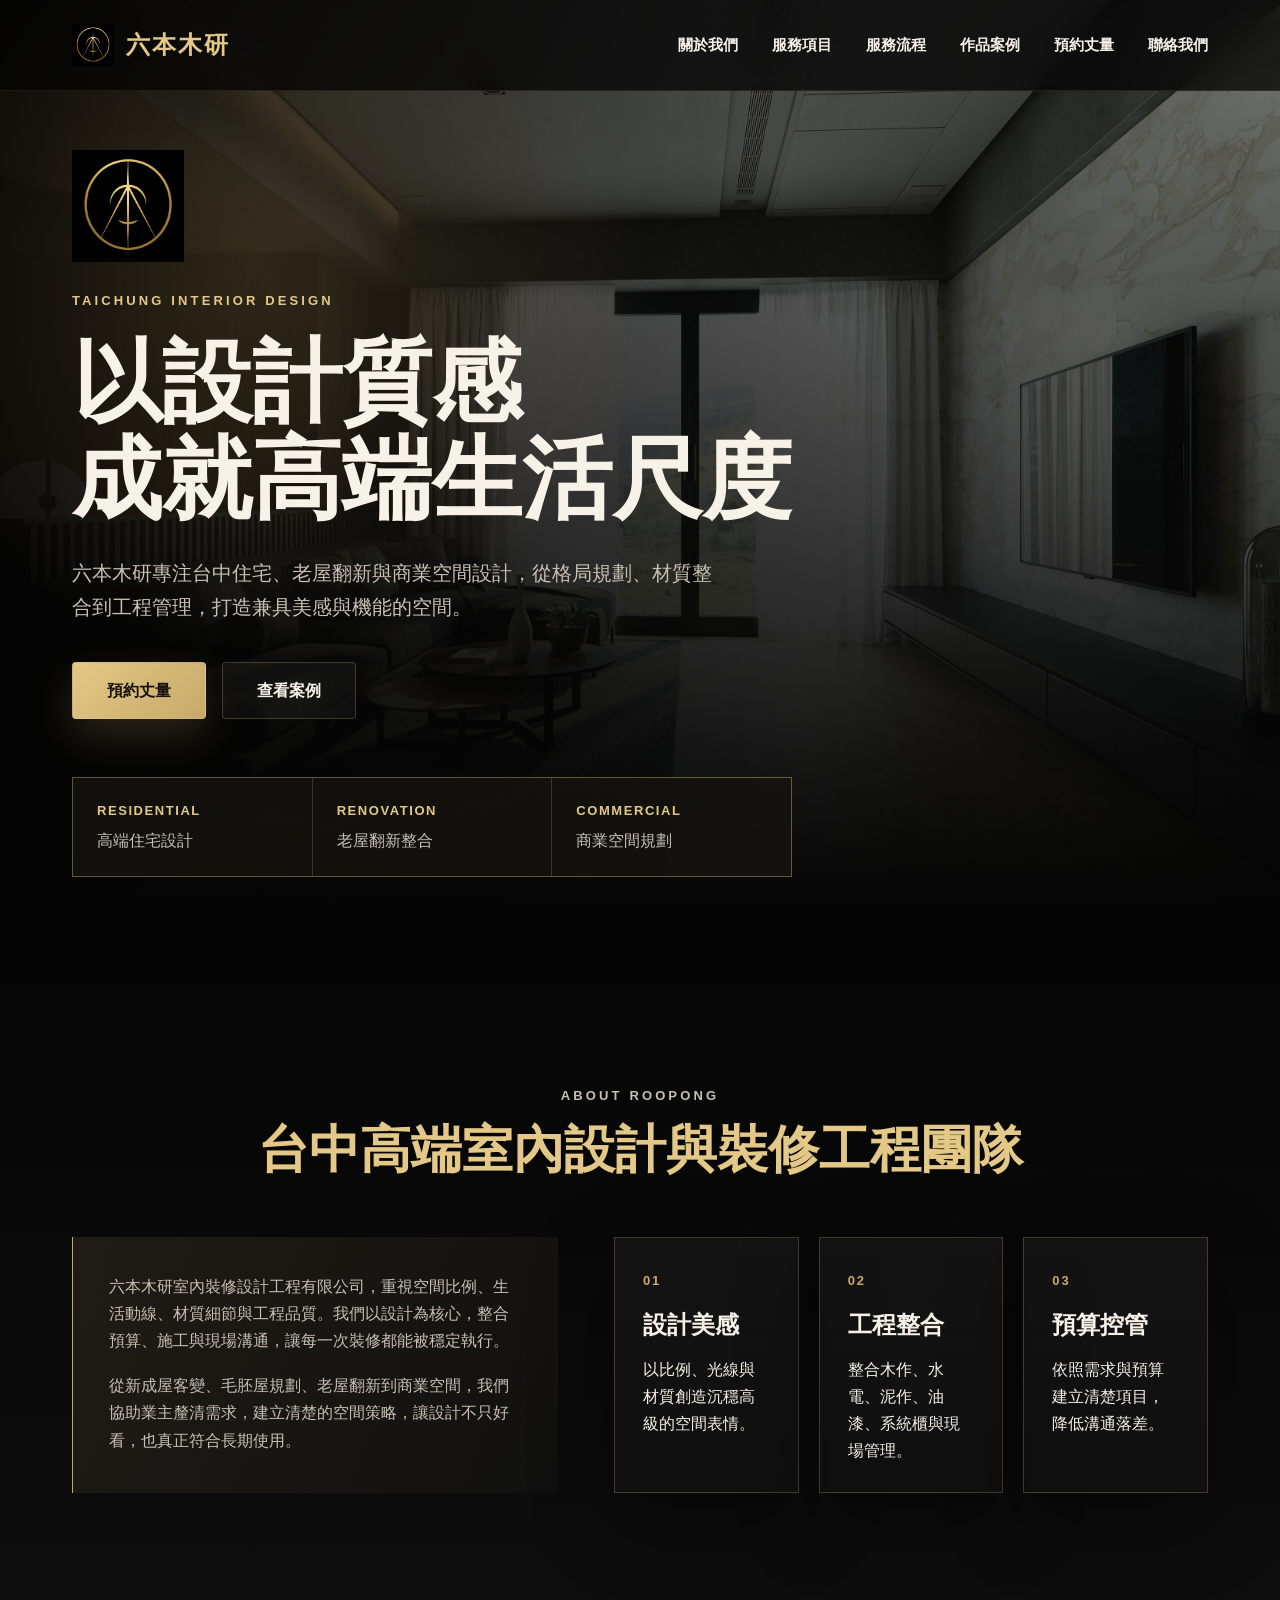
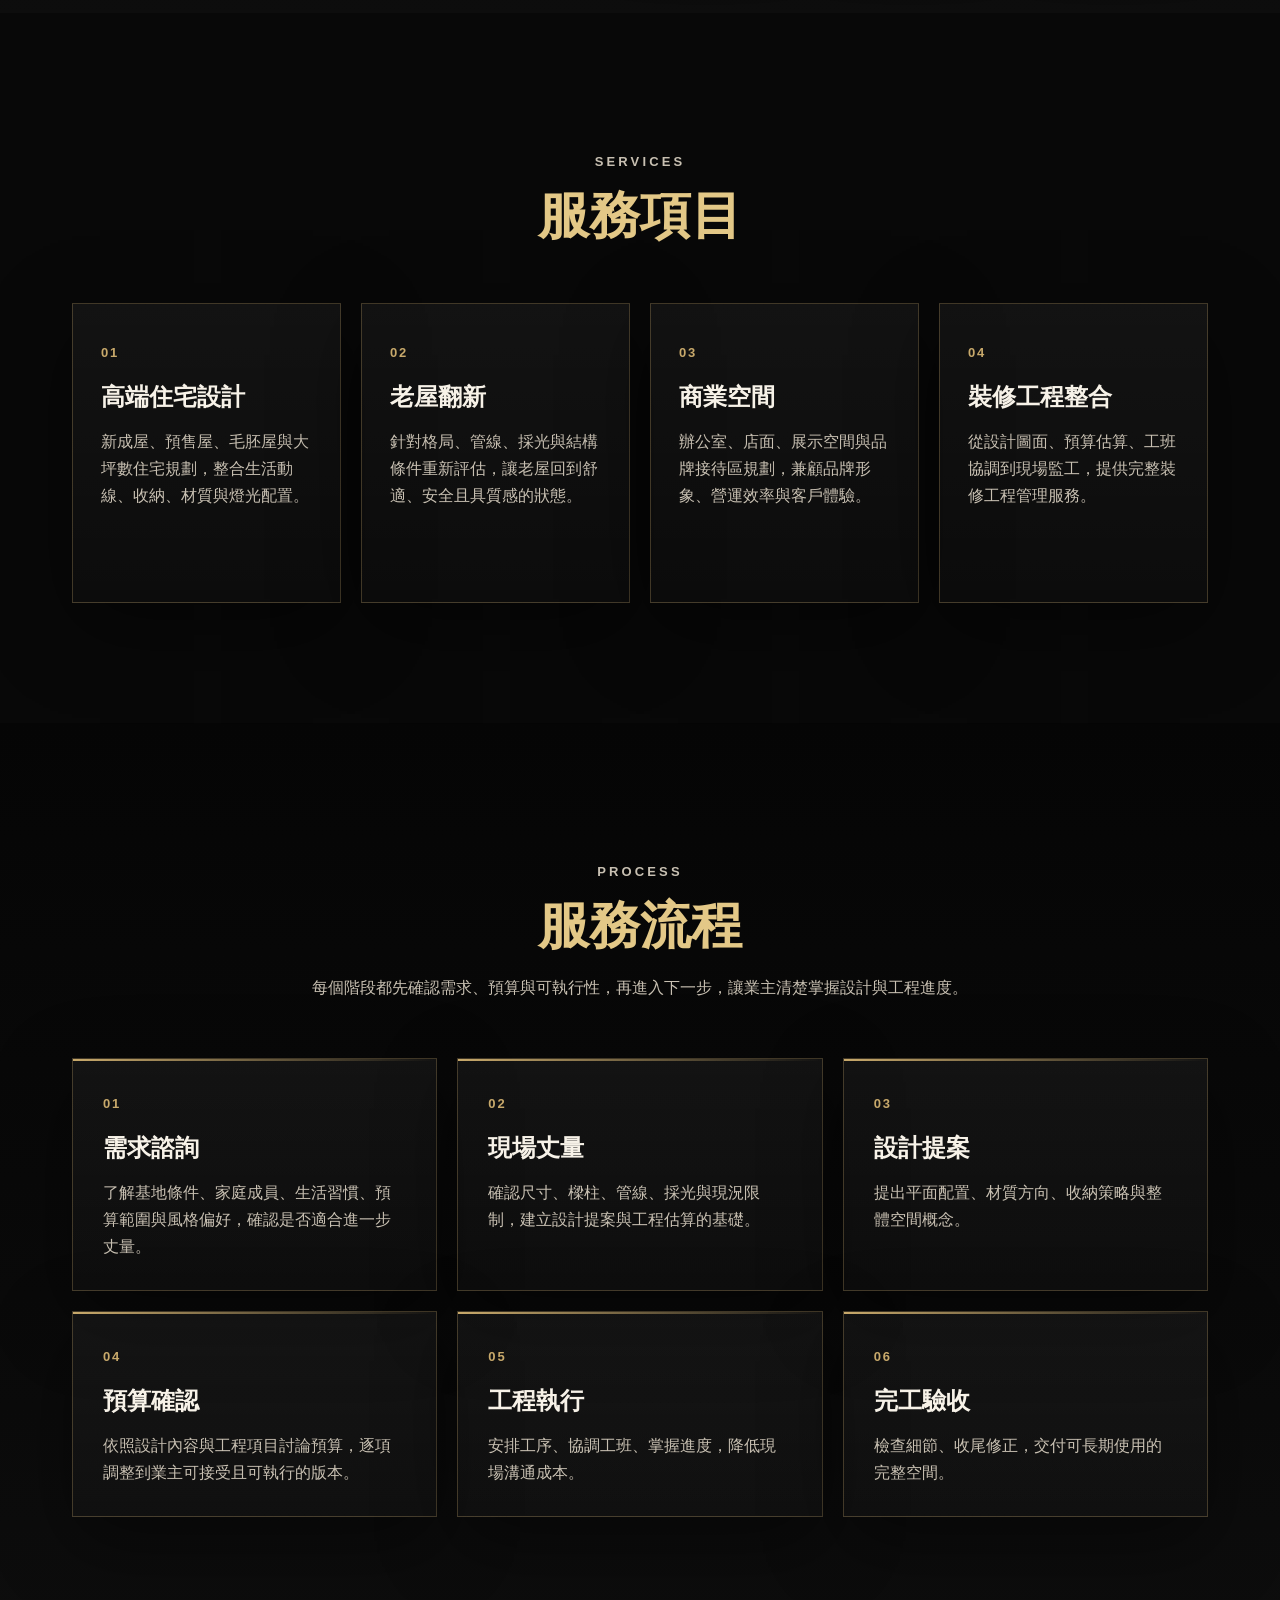
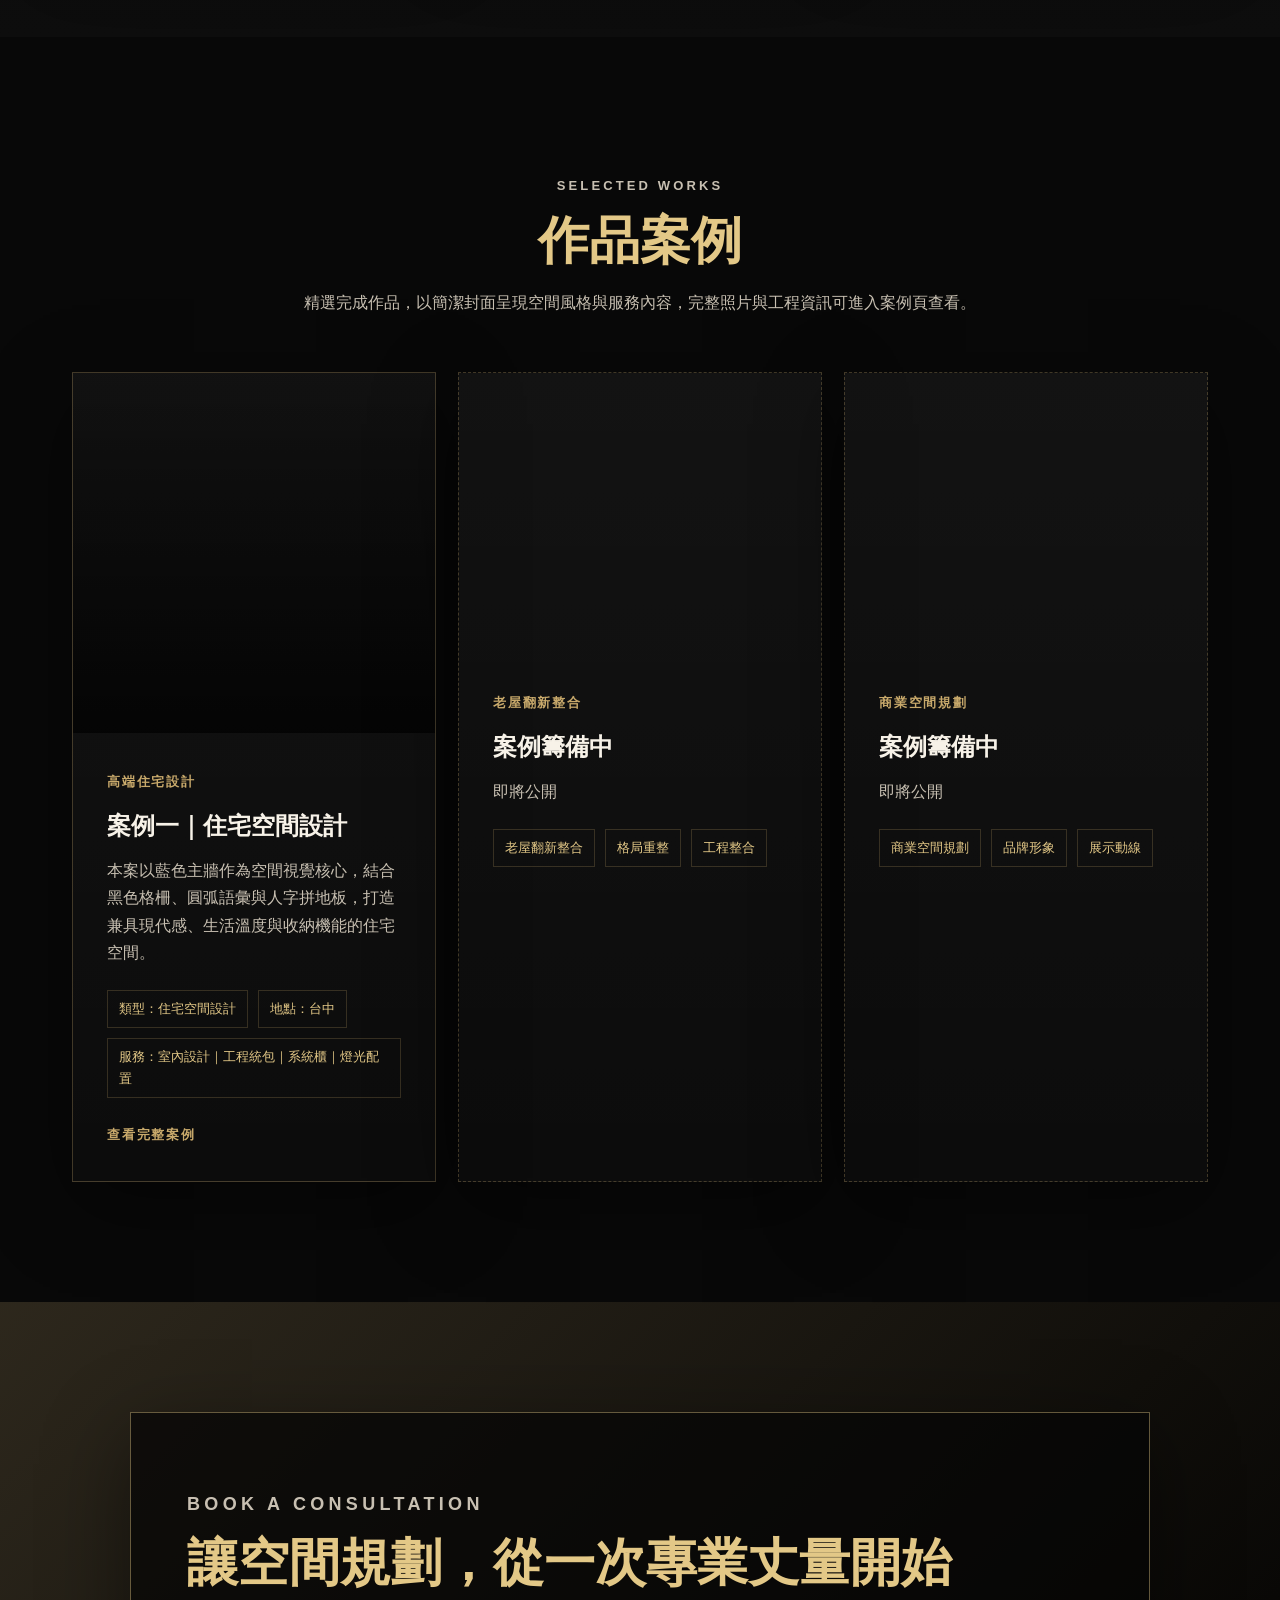
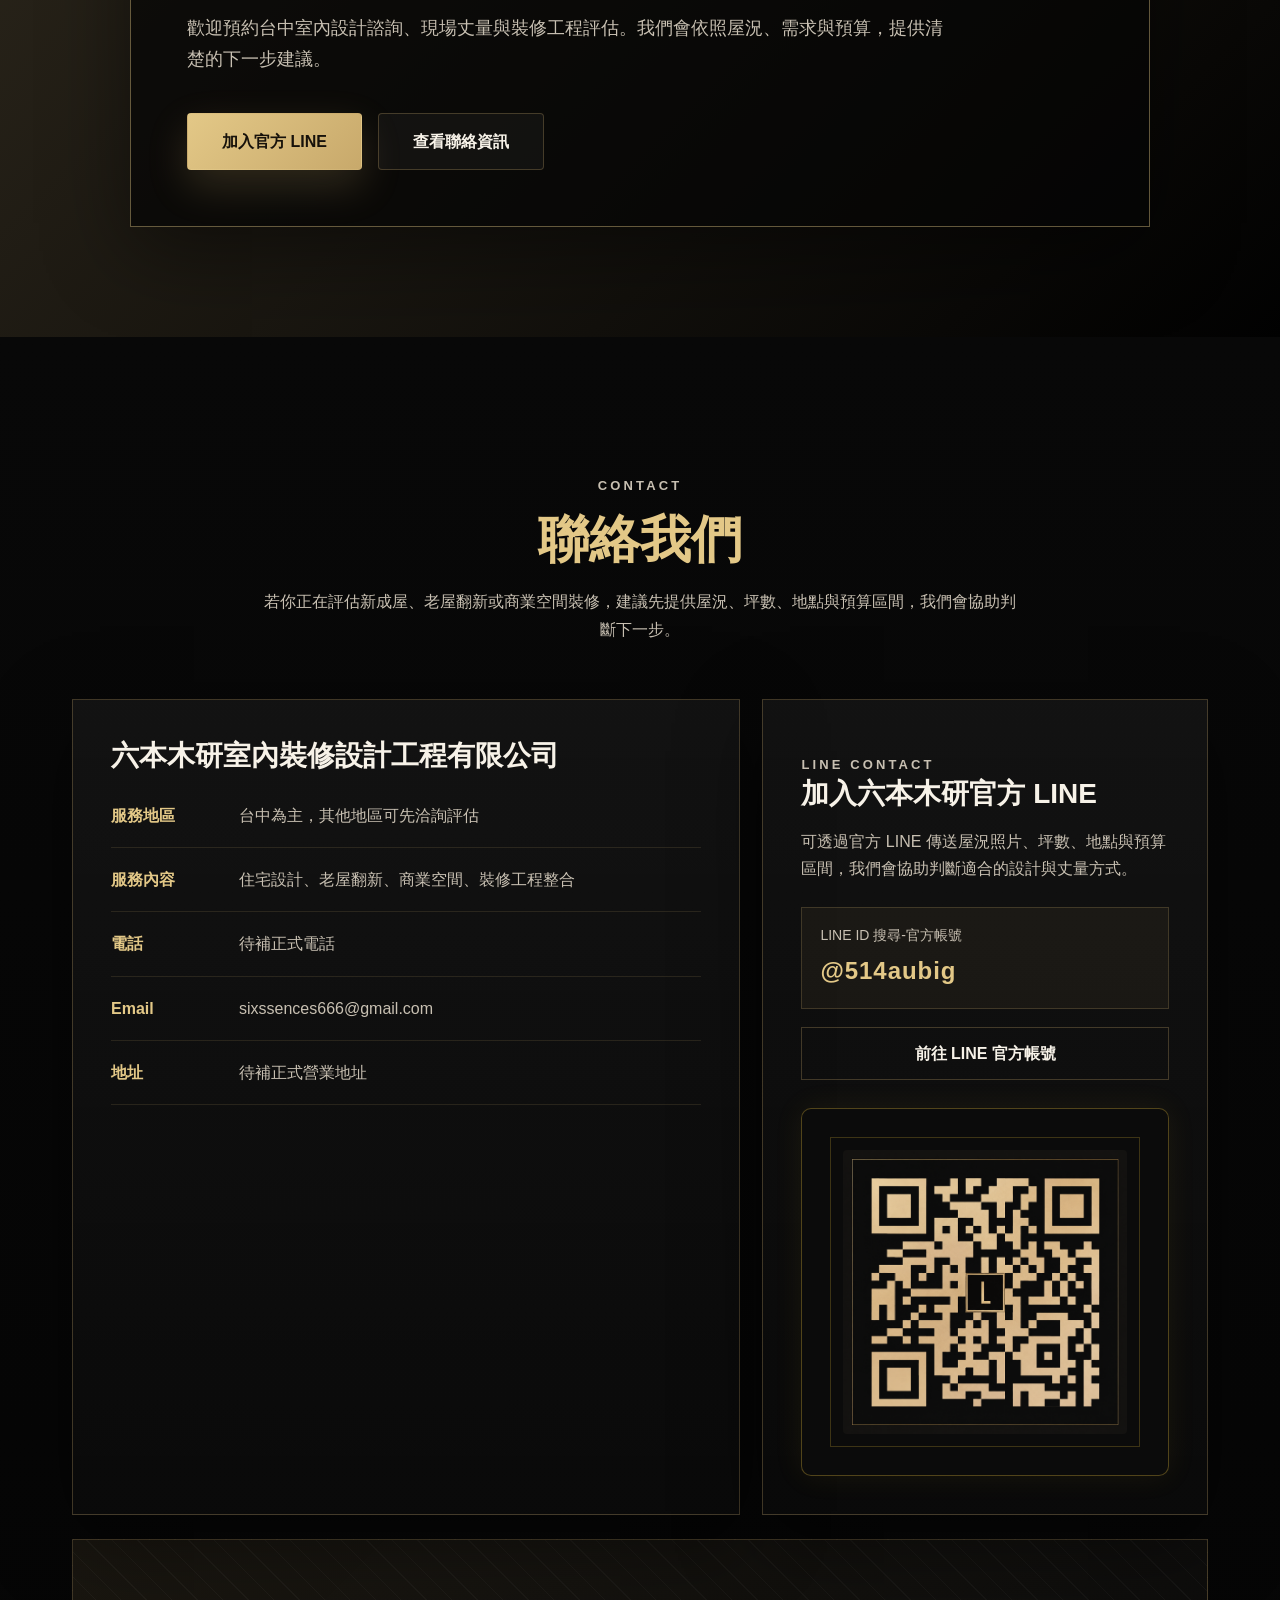
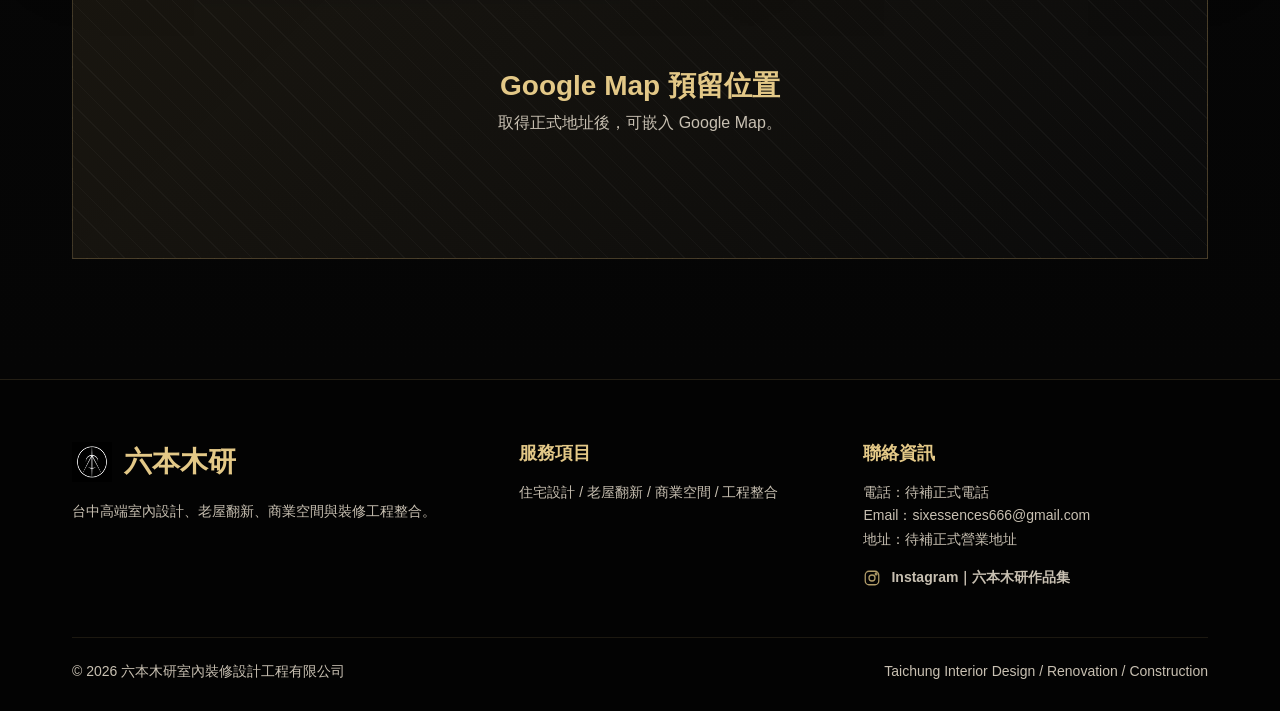
==== index.html @ abf6be71 "Initial website release" ====
<!DOCTYPE html>
<html lang="zh-Hant">

<head>
    <meta charset="UTF-8">
    <meta name="viewport" content="width=device-width, initial-scale=1.0">
    <meta name="description" content="六本木研室內裝修設計工程有限公司，台中高端室內設計品牌，提供住宅設計、老屋翻新、商業空間與裝修工程整合服務。">

    <title>六本木研｜台中高端室內設計與裝修工程</title>

    <link rel="icon" type="image/png" sizes="32x32" href="assets/favicon/favicon-32x32.png">
    <link rel="icon" type="image/png" sizes="192x192" href="assets/favicon/favicon-192x192.png">
    <link rel="apple-touch-icon" href="assets/favicon/apple-touch-icon.png">
    <link rel="stylesheet" href="css/style.css">
</head>

<body>

    <header class="site-header">
        <a href="#top" class="logo" aria-label="六本木研首頁">
            <img src="assets/logo/logo-gold.png" alt="六本木研 Logo" class="logo-img">
            <span>六本木研</span>
        </a>

        <button class="nav-toggle" type="button" aria-label="開啟選單" aria-expanded="false">
            <span></span>
            <span></span>
            <span></span>
        </button>

        <nav class="site-nav" aria-label="主選單">
            <a href="#about">關於我們</a>
            <a href="#services">服務項目</a>
            <a href="#process">服務流程</a>
            <a href="#projects">作品案例</a>
            <a href="#consult">預約丈量</a>
            <a href="#contact">聯絡我們</a>
        </nav>
    </header>

    <main id="top">
        <section class="hero">
            <div class="hero-overlay"></div>

            <div class="hero-content">
                <img src="assets/logo/logo-gold.png" alt="六本木研 Logo" class="hero-logo">

                <p class="eyebrow">TAICHUNG INTERIOR DESIGN</p>

                <h1>
                    以設計質感<br>
                    成就高端生活尺度
                </h1>

                <p class="hero-text">
                    六本木研專注台中住宅、老屋翻新與商業空間設計，從格局規劃、材質整合到工程管理，打造兼具美感與機能的空間。
                </p>

                <div class="hero-actions">
                    <a href="#consult" class="btn btn-primary">預約丈量</a>
                    <a href="#projects" class="btn btn-outline">查看案例</a>
                </div>

                <div class="hero-highlights" aria-label="服務特色">
                    <div>
                        <strong>Residential</strong>
                        <span>高端住宅設計</span>
                    </div>
                    <div>
                        <strong>Renovation</strong>
                        <span>老屋翻新整合</span>
                    </div>
                    <div>
                        <strong>Commercial</strong>
                        <span>商業空間規劃</span>
                    </div>
                </div>
            </div>
        </section>

        <section id="about" class="section about">
            <div class="section-heading">
                <p class="eyebrow">ABOUT ROOPONG</p>
                <h2>台中高端室內設計與裝修工程團隊</h2>
            </div>

            <div class="about-layout">
                <div class="about-copy">
                    <p>
                        六本木研室內裝修設計工程有限公司，重視空間比例、生活動線、材質細節與工程品質。我們以設計為核心，整合預算、施工與現場溝通，讓每一次裝修都能被穩定執行。
                    </p>
                    <p>
                        從新成屋客變、毛胚屋規劃、老屋翻新到商業空間，我們協助業主釐清需求，建立清楚的空間策略，讓設計不只好看，也真正符合長期使用。
                    </p>
                </div>

                <div class="about-points">
                    <div>
                        <span>01</span>
                        <h3>設計美感</h3>
                        <p>以比例、光線與材質創造沉穩高級的空間表情。</p>
                    </div>
                    <div>
                        <span>02</span>
                        <h3>工程整合</h3>
                        <p>整合木作、水電、泥作、油漆、系統櫃與現場管理。</p>
                    </div>
                    <div>
                        <span>03</span>
                        <h3>預算控管</h3>
                        <p>依照需求與預算建立清楚項目，降低溝通落差。</p>
                    </div>
                </div>
            </div>
        </section>

        <section id="services" class="section services">
            <div class="section-heading">
                <p class="eyebrow">SERVICES</p>
                <h2>服務項目</h2>
            </div>

            <div class="service-grid">
                <article class="service-card">
                    <span>01</span>
                    <h3>高端住宅設計</h3>
                    <p>新成屋、預售屋、毛胚屋與大坪數住宅規劃，整合生活動線、收納、材質與燈光配置。</p>
                </article>

                <article class="service-card">
                    <span>02</span>
                    <h3>老屋翻新</h3>
                    <p>針對格局、管線、採光與結構條件重新評估，讓老屋回到舒適、安全且具質感的狀態。</p>
                </article>

                <article class="service-card">
                    <span>03</span>
                    <h3>商業空間</h3>
                    <p>辦公室、店面、展示空間與品牌接待區規劃，兼顧品牌形象、營運效率與客戶體驗。</p>
                </article>

                <article class="service-card">
                    <span>04</span>
                    <h3>裝修工程整合</h3>
                    <p>從設計圖面、預算估算、工班協調到現場監工，提供完整裝修工程管理服務。</p>
                </article>
            </div>
        </section>

        <section id="process" class="section process">
            <div class="section-heading">
                <p class="eyebrow">PROCESS</p>
                <h2>服務流程</h2>
                <p>
                    每個階段都先確認需求、預算與可執行性，再進入下一步，讓業主清楚掌握設計與工程進度。
                </p>
            </div>

            <div class="process-list">
                <article>
                    <span>01</span>
                    <h3>需求諮詢</h3>
                    <p>了解基地條件、家庭成員、生活習慣、預算範圍與風格偏好，確認是否適合進一步丈量。</p>
                </article>

                <article>
                    <span>02</span>
                    <h3>現場丈量</h3>
                    <p>確認尺寸、樑柱、管線、採光與現況限制，建立設計提案與工程估算的基礎。</p>
                </article>

                <article>
                    <span>03</span>
                    <h3>設計提案</h3>
                    <p>提出平面配置、材質方向、收納策略與整體空間概念。</p>
                </article>

                <article>
                    <span>04</span>
                    <h3>預算確認</h3>
                    <p>依照設計內容與工程項目討論預算，逐項調整到業主可接受且可執行的版本。</p>
                </article>

                <article>
                    <span>05</span>
                    <h3>工程執行</h3>
                    <p>安排工序、協調工班、掌握進度，降低現場溝通成本。</p>
                </article>

                <article>
                    <span>06</span>
                    <h3>完工驗收</h3>
                    <p>檢查細節、收尾修正，交付可長期使用的完整空間。</p>
                </article>
            </div>
        </section>

        <section id="projects" class="section projects">
            <div class="section-heading">
                <p class="eyebrow">SELECTED WORKS</p>
                <h2>作品案例</h2>
                <p>
                    精選完成作品，以簡潔封面呈現空間風格與服務內容，完整照片與工程資訊可進入案例頁查看。
                </p>
            </div>

            <div class="project-grid project-category-grid">
                <a href="case-01.html" class="project-card project-category-card" aria-label="查看案例一住宅空間設計">
                    <div class="project-image case-01-cover" role="img" aria-label="案例一住宅空間設計封面"></div>
                    <div class="project-content">
                        <span>高端住宅設計</span>
                        <h3>案例一｜住宅空間設計</h3>
                        <p>本案以藍色主牆作為空間視覺核心，結合黑色格柵、圓弧語彙與人字拼地板，打造兼具現代感、生活溫度與收納機能的住宅空間。</p>
                        <ul class="project-meta">
                            <li>類型：住宅空間設計</li>
                            <li>地點：台中</li>
                            <li>服務：室內設計｜工程統包｜系統櫃｜燈光配置</li>
                        </ul>
                        <span class="project-link">查看完整案例</span>
                    </div>
                </a>

                <article class="project-card project-category-card project-placeholder">
                    <div class="project-content">
                        <span>老屋翻新整合</span>
                        <h3>案例籌備中</h3>
                        <p>即將公開</p>
                        <ul class="project-meta">
                            <li>老屋翻新整合</li>
                            <li>格局重整</li>
                            <li>工程整合</li>
                        </ul>
                    </div>
                </article>

                <article class="project-card project-category-card project-placeholder">
                    <div class="project-content">
                        <span>商業空間規劃</span>
                        <h3>案例籌備中</h3>
                        <p>即將公開</p>
                        <ul class="project-meta">
                            <li>商業空間規劃</li>
                            <li>品牌形象</li>
                            <li>展示動線</li>
                        </ul>
                    </div>
                </article>
            </div>
        </section>

        <section id="consult" class="cta-section">
            <div class="cta-inner">
                <p class="eyebrow">BOOK A CONSULTATION</p>
                <h2>讓空間規劃，從一次專業丈量開始</h2>
                <p>
                    歡迎預約台中室內設計諮詢、現場丈量與裝修工程評估。我們會依照屋況、需求與預算，提供清楚的下一步建議。
                </p>

                <div class="cta-actions">
                    <a href="#line" class="btn btn-primary">加入官方 LINE</a>
                    <a href="#contact" class="btn btn-outline">查看聯絡資訊</a>
                </div>
            </div>
        </section>

        <section id="contact" class="section contact-section">
            <div class="section-heading">
                <p class="eyebrow">CONTACT</p>
                <h2>聯絡我們</h2>
                <p>
                    若你正在評估新成屋、老屋翻新或商業空間裝修，建議先提供屋況、坪數、地點與預算區間，我們會協助判斷下一步。
                </p>
            </div>

            <div class="contact-layout">
                <div class="contact-card">
                    <h3>六本木研室內裝修設計工程有限公司</h3>
                    <dl>
                        <div>
                            <dt>服務地區</dt>
                            <dd>台中為主，其他地區可先洽詢評估</dd>
                        </div>
                        <div>
                            <dt>服務內容</dt>
                            <dd>住宅設計、老屋翻新、商業空間、裝修工程整合</dd>
                        </div>
                        <div>
                            <dt>電話</dt>
                            <dd>待補正式電話</dd>
                        </div>
                        <div>
                            <dt>Email</dt>
                            <dd>sixssences666@gmail.com</dd>
                        </div>
                        <div>
                            <dt>地址</dt>
                            <dd>待補正式營業地址</dd>
                        </div>
                    </dl>
                </div>

                <div id="line" class="line-card">
                    <p class="eyebrow">LINE CONTACT</p>
                    <h3>加入六本木研官方 LINE</h3>
                    <p>
                        可透過官方 LINE 傳送屋況照片、坪數、地點與預算區間，我們會協助判斷適合的設計與丈量方式。
                    </p>

                    <div class="line-info">
                        <span>LINE ID 搜尋-官方帳號</span>
                        <strong>@514aubig</strong>
                    </div>

                    <a href="https://manager.line.biz/account/@514aubig" class="line-link" target="_blank" rel="noopener noreferrer">
                        前往 LINE 官方帳號
                    </a>

                    <div class="line-qr-wrap card-qr">
                        <div class="qr-inner">
                            <img src="assets/line/qrcode.png" alt="六本木研官方LINE QR Code" class="line-qr">
                        </div>
                    </div>
                </div>
            </div>

            <div class="map-placeholder" aria-label="Google Map 預留位置">
                <span>Google Map 預留位置</span>
                <p>取得正式地址後，可嵌入 Google Map。</p>
            </div>
        </section>
    </main>

    <footer class="site-footer">
        <div class="footer-grid">
            <div>
                <div class="footer-brand">
                    <img src="assets/logo/logo-white.png" alt="六本木研 Logo" class="footer-logo">
                    <h2>六本木研</h2>
                </div>
                <p>台中高端室內設計、老屋翻新、商業空間與裝修工程整合。</p>
            </div>

            <div>
                <h3>服務項目</h3>
                <p>住宅設計 / 老屋翻新 / 商業空間 / 工程整合</p>
            </div>

            <div>
                <h3>聯絡資訊</h3>
                <p>電話：待補正式電話</p>
                <p>Email：sixessences666@gmail.com</p>
                <p>地址：待補正式營業地址</p>
                <a href="https://www.instagram.com/roo.pong/" class="footer-social-link" target="_blank" rel="noopener noreferrer" aria-label="前往六本木研 Instagram 作品集">
                    <svg viewBox="0 0 24 24" aria-hidden="true">
                        <rect x="3" y="3" width="18" height="18" rx="5"></rect>
                        <circle cx="12" cy="12" r="4"></circle>
                        <circle cx="17.5" cy="6.5" r="1.2"></circle>
                    </svg>
                    <span>Instagram｜六本木研作品集</span>
                </a>
            </div>
        </div>

        <div class="footer-bottom">
            <p>© 2026 六本木研室內裝修設計工程有限公司</p>
            <p>Taichung Interior Design / Renovation / Construction</p>
        </div>
    </footer>

    <script src="js/main.js"></script>

</body>

</html>
---- css/style.css ----
:root {
    --black: #050505;
    --panel: #101010;
    --panel-soft: #171717;
    --gold: #c8a96b;
    --gold-light: #e3c887;
    --text: #f7f2e8;
    --muted: #c8c0b2;
    --line: rgba(200, 169, 107, 0.28);
    --shadow: 0 24px 80px rgba(0, 0, 0, 0.45);
}

* {
    margin: 0;
    padding: 0;
    box-sizing: border-box;
}

html {
    scroll-behavior: smooth;
}

html,
body {
    width: 100%;
    min-width: 0;
    overflow-x: hidden;
}

body {
    background: var(--black);
    color: var(--text);
    font-family: "PingFang TC", "Noto Sans TC", "Microsoft JhengHei", sans-serif;
    line-height: 1.7;
}

main,
section {
    width: 100%;
}

a {
    color: inherit;
}

/* ===== Header ===== */

.site-header {
    position: fixed;
    top: 0;
    left: 0;
    width: 100%;
    z-index: 1000;
    display: flex;
    align-items: center;
    justify-content: space-between;
    padding: 24px 72px;
    background: rgba(5, 5, 5, 0.76);
    border-bottom: 1px solid rgba(200, 169, 107, 0.12);
    backdrop-filter: blur(18px);
    transition: padding 0.25s ease, background 0.25s ease;
}

.site-header.is-scrolled {
    padding: 16px 72px;
    background: rgba(5, 5, 5, 0.92);
}

.logo {
    display: inline-flex;
    align-items: center;
    gap: 12px;
    color: var(--gold-light);
    font-size: 24px;
    font-weight: 700;
    letter-spacing: 0.08em;
    text-decoration: none;
}

.logo-img {
    display: block;
    width: 42px;
    height: 42px;
    object-fit: contain;
    flex: 0 0 auto;
}

.site-nav {
    display: flex;
    align-items: center;
    gap: 34px;
}

.site-nav a {
    position: relative;
    color: var(--text);
    font-size: 15px;
    font-weight: 600;
    text-decoration: none;
    transition: color 0.25s ease;
}

.site-nav a::after {
    position: absolute;
    right: 0;
    bottom: -8px;
    left: 0;
    height: 1px;
    background: var(--gold);
    content: "";
    transform: scaleX(0);
    transform-origin: center;
    transition: transform 0.25s ease;
}

.site-nav a:hover {
    color: var(--gold-light);
}

.site-nav a:hover::after {
    transform: scaleX(1);
}

.nav-toggle {
    display: none;
    width: 44px;
    height: 44px;
    border: 1px solid var(--line);
    background: rgba(255, 255, 255, 0.03);
    border-radius: 4px;
    cursor: pointer;
}

.nav-toggle span {
    display: block;
    width: 18px;
    height: 2px;
    margin: 4px auto;
    background: var(--gold-light);
}

/* ===== Hero ===== */

.hero {
    position: relative;
    min-height: 100vh;
    display: flex;
    align-items: center;
    padding: 150px 72px 70px;
    overflow: hidden;
    background:
        linear-gradient(90deg, rgba(0, 0, 0, 0.92) 0%, rgba(0, 0, 0, 0.62) 44%, rgba(0, 0, 0, 0.34) 100%),
        url("../images/hero-test.jpg");
    background-position: center;
    background-size: cover;
}

.hero-overlay {
    position: absolute;
    inset: 0;
    background:
        radial-gradient(circle at 20% 28%, rgba(200, 169, 107, 0.2), transparent 32%),
        linear-gradient(180deg, rgba(0, 0, 0, 0), #050505 96%);
    pointer-events: none;
}

.hero-content {
    position: relative;
    z-index: 1;
    max-width: 920px;
}

.hero-logo {
    display: block;
    width: 112px;
    height: auto;
    margin-bottom: 28px;
}

.eyebrow {
    color: var(--gold-light);
    font-size: 13px;
    font-weight: 700;
    letter-spacing: 0.24em;
    text-transform: uppercase;
}

.hero h1 {
    margin-top: 22px;
    font-size: clamp(48px, 7vw, 92px);
    line-height: 1.08;
    font-weight: 800;
}

.hero-text {
    max-width: 650px;
    margin-top: 28px;
    color: var(--muted);
    font-size: 20px;
}

.hero-actions,
.cta-actions {
    display: flex;
    flex-wrap: wrap;
    gap: 16px;
    margin-top: 38px;
}

.btn {
    display: inline-flex;
    align-items: center;
    justify-content: center;
    min-height: 52px;
    padding: 14px 34px;
    border: 1px solid transparent;
    border-radius: 4px;
    font-weight: 700;
    text-decoration: none;
    transition: border-color 0.25s ease, background 0.25s ease;
}

.btn-primary {
    background: linear-gradient(135deg, var(--gold-light), var(--gold));
    color: #16110a;
    box-shadow: 0 16px 40px rgba(200, 169, 107, 0.2);
}

.btn-outline {
    border-color: var(--line);
    background: rgba(255, 255, 255, 0.04);
    color: var(--text);
}

.btn-outline:hover {
    border-color: var(--gold-light);
}

.hero-highlights {
    display: grid;
    grid-template-columns: repeat(3, minmax(0, 1fr));
    gap: 1px;
    max-width: 760px;
    margin-top: 58px;
    border: 1px solid var(--line);
    background: var(--line);
}

.hero-highlights div {
    padding: 22px 24px;
    background: rgba(6, 6, 6, 0.76);
}

.hero-highlights strong,
.hero-highlights span {
    display: block;
}

.hero-highlights strong {
    color: var(--gold-light);
    font-size: 13px;
    letter-spacing: 0.12em;
    text-transform: uppercase;
}

.hero-highlights span {
    margin-top: 5px;
    color: var(--muted);
}

/* ===== Sections ===== */

.section {
    padding: 120px 72px;
}

.section-heading {
    max-width: 860px;
    margin: 0 auto 56px;
    text-align: center;
}

.section-heading h2,
.cta-inner h2 {
    margin-top: 12px;
    color: var(--gold-light);
    font-size: clamp(32px, 4vw, 52px);
    line-height: 1.2;
}

.section-heading p {
    max-width: 760px;
    margin: 18px auto 0;
    color: var(--muted);
}

.about,
.process {
    background:
        linear-gradient(180deg, #050505 0%, #0d0d0d 100%);
}

.about-layout {
    display: grid;
    grid-template-columns: 0.9fr 1.1fr;
    gap: 56px;
    max-width: 1180px;
    margin: 0 auto;
}

.about-copy {
    padding: 36px;
    border-left: 1px solid var(--gold);
    background: linear-gradient(135deg, rgba(200, 169, 107, 0.12), rgba(255, 255, 255, 0.02));
}

.about-copy p + p {
    margin-top: 18px;
}

.about-copy p,
.service-card p,
.process-list p,
.project-card p,
.cta-inner p,
.contact-card dd,
.line-card p,
.map-placeholder p,
.site-footer p {
    color: var(--muted);
}

.about-points {
    display: grid;
    grid-template-columns: repeat(3, minmax(0, 1fr));
    gap: 20px;
}

.about-points div,
.service-card,
.process-list article,
.project-card,
.contact-card,
.line-card {
    border: 1px solid var(--line);
    background: linear-gradient(180deg, rgba(255, 255, 255, 0.045), rgba(255, 255, 255, 0.015));
    box-shadow: var(--shadow);
}

.about-points div {
    padding: 28px;
}

.about-points span,
.service-card span,
.process-list span,
.project-card span {
    color: var(--gold);
    font-size: 13px;
    font-weight: 800;
    letter-spacing: 0.14em;
}

.about-points h3,
.service-card h3,
.process-list h3,
.project-card h3 {
    margin: 12px 0 10px;
    color: var(--text);
    font-size: 24px;
}

/* ===== Services ===== */

.services,
.projects {
    background: #080808;
}

.service-grid {
    display: grid;
    grid-template-columns: repeat(4, minmax(0, 1fr));
    gap: 20px;
    max-width: 1240px;
    margin: 0 auto;
}

.service-card {
    min-height: 300px;
    padding: 34px 28px;
}

/* ===== Process ===== */

.process-list {
    display: grid;
    grid-template-columns: repeat(3, minmax(0, 1fr));
    gap: 20px;
    max-width: 1180px;
    margin: 0 auto;
}

.process-list article {
    position: relative;
    padding: 30px;
}

.process-list article::before {
    position: absolute;
    top: 0;
    right: 0;
    left: 0;
    height: 2px;
    background: linear-gradient(90deg, var(--gold), transparent);
    content: "";
}

/* ===== Projects ===== */

.project-grid {
    display: grid;
    grid-template-columns: 1.15fr 0.85fr;
    gap: 22px;
    max-width: 1180px;
    margin: 0 auto;
}

.project-grid-featured {
    grid-template-columns: minmax(0, 1fr);
    max-width: 980px;
}

.project-category-grid {
    grid-template-columns: repeat(3, minmax(0, 1fr));
}

.project-card {
    min-height: 300px;
    overflow: hidden;
    color: inherit;
    text-decoration: none;
}

.feature-project {
    grid-row: span 2;
}

.project-cover-card {
    display: grid;
    grid-template-columns: 1.1fr 0.9fr;
    transition: border-color 0.3s ease, transform 0.3s ease;
}

.project-cover-card:hover {
    border-color: rgba(227, 200, 135, 0.55);
    transform: translateY(-4px);
}

.project-category-card {
    display: flex;
    flex-direction: column;
    transition: border-color 0.3s ease, transform 0.3s ease;
}

.project-category-card:hover {
    border-color: rgba(227, 200, 135, 0.55);
    transform: translateY(-4px);
}

.project-placeholder {
    justify-content: center;
    border-style: dashed;
}

.project-image {
    min-height: 360px;
    background:
        linear-gradient(180deg, rgba(0, 0, 0, 0.08), rgba(0, 0, 0, 0.72)),
        url("../images/hero-test.jpg");
    background-position: center;
    background-size: cover;
}

.case-01-cover {
    background-image:
        linear-gradient(180deg, rgba(0, 0, 0, 0.08), rgba(0, 0, 0, 0.72)),
        url("../assets/completed-projects/案例01/IMG_3622%202.HEIC");
}

.project-content {
    padding: 34px;
}

.project-link {
    display: inline-flex;
    margin-top: 26px;
    color: var(--gold-light);
    font-weight: 800;
}

.project-meta {
    display: flex;
    flex-wrap: wrap;
    gap: 10px;
    margin-top: 24px;
    list-style: none;
}

.project-meta li {
    padding: 7px 11px;
    border: 1px solid rgba(200, 169, 107, 0.22);
    color: var(--gold-light);
    font-size: 13px;
}

.case-gallery {
    display: grid;
    grid-template-columns: repeat(6, minmax(0, 1fr));
    gap: 18px;
    max-width: 1180px;
    margin: 26px auto 0;
}

.case-gallery figure {
    min-height: 260px;
    overflow: hidden;
    border: 1px solid var(--line);
    background: var(--panel);
}

.case-gallery figure:first-child,
.case-gallery figure:nth-child(2) {
    grid-column: span 3;
}

.case-gallery figure:nth-child(n + 3) {
    grid-column: span 2;
}

.lightbox-trigger {
    display: block;
    width: 100%;
    height: 100%;
    min-height: inherit;
    padding: 0;
    border: 0;
    background: transparent;
    cursor: zoom-in;
}

.case-gallery img {
    display: block;
    width: 100%;
    height: 100%;
    min-height: inherit;
    object-fit: cover;
    transform: scale(1);
    transition: transform 0.35s ease, filter 0.35s ease;
}

.case-gallery figure:hover img {
    filter: brightness(1.08);
    transform: scale(1.045);
}

/* ===== Portfolio Detail ===== */

.portfolio-page {
    background: var(--black);
}

.portfolio-hero {
    display: grid;
    grid-template-columns: minmax(0, 1.05fr) minmax(360px, 0.95fr);
    min-height: 100vh;
    padding: 132px 72px 72px;
    gap: 48px;
    align-items: center;
    background:
        linear-gradient(180deg, rgba(5, 5, 5, 0.74), #050505 96%),
        #080808;
}

.portfolio-hero-image {
    overflow: hidden;
    border: 1px solid var(--line);
    min-height: 620px;
    background: var(--panel);
}

.portfolio-hero-image img {
    display: block;
    width: 100%;
    height: 100%;
    min-height: inherit;
    object-fit: cover;
}

.portfolio-hero-content {
    max-width: 640px;
}

.portfolio-hero-content h1,
.portfolio-detail h2 {
    margin-top: 14px;
    color: var(--gold-light);
    font-size: clamp(38px, 5vw, 68px);
    line-height: 1.12;
}

.portfolio-hero-content p,
.portfolio-copy p {
    margin-top: 24px;
    color: var(--muted);
    font-size: 18px;
}

.portfolio-two-column {
    display: grid;
    grid-template-columns: 0.85fr 1.15fr;
    gap: 56px;
    max-width: 1180px;
    margin: 0 auto;
}

.portfolio-copy {
    border-left: 1px solid var(--gold);
    padding-left: 36px;
}

.portfolio-copy p + p {
    margin-top: 18px;
}

.portfolio-gallery {
    margin-top: 70px;
}

.portfolio-scope {
    background: #080808;
}

.portfolio-contact .line-info {
    max-width: 340px;
}

.lightbox {
    position: fixed;
    inset: 0;
    z-index: 3000;
    display: none;
    align-items: center;
    justify-content: center;
    padding: 76px 86px;
    background: rgba(0, 0, 0, 0.88);
}

.lightbox.is-open {
    display: flex;
}

.lightbox-image {
    display: block;
    max-width: 100%;
    max-height: 100%;
    object-fit: contain;
    box-shadow: var(--shadow);
}

.lightbox-close,
.lightbox-nav {
    position: absolute;
    border: 1px solid rgba(227, 200, 135, 0.38);
    background: rgba(5, 5, 5, 0.72);
    color: var(--gold-light);
    cursor: pointer;
}

.lightbox-close {
    top: 24px;
    right: 28px;
    width: 46px;
    height: 46px;
    font-size: 32px;
    line-height: 1;
}

.lightbox-nav {
    top: 50%;
    width: 52px;
    height: 64px;
    font-size: 46px;
    transform: translateY(-50%);
}

.lightbox-prev {
    left: 24px;
}

.lightbox-next {
    right: 24px;
}

/* ===== CTA ===== */

.cta-section {
    padding: 110px 72px;
    background:
        linear-gradient(135deg, rgba(200, 169, 107, 0.18), rgba(0, 0, 0, 0.9)),
        #0b0b0b;
}

.cta-inner {
    max-width: 1020px;
    margin: 0 auto;
    padding: 56px;
    border: 1px solid rgba(227, 200, 135, 0.42);
    background: rgba(5, 5, 5, 0.72);
    box-shadow: var(--shadow);
}

.cta-inner p {
    max-width: 760px;
    margin-top: 20px;
    font-size: 18px;
}

/* ===== Contact ===== */

.contact-section {
    background:
        linear-gradient(180deg, #080808 0%, #050505 100%);
}

.contact-layout {
    display: grid;
    grid-template-columns: 1.2fr 0.8fr;
    gap: 22px;
    max-width: 1180px;
    margin: 0 auto;
}

.contact-card,
.line-card {
    padding: 38px;
}

.contact-card h3,
.line-card h3 {
    color: var(--text);
    font-size: 28px;
    line-height: 1.3;
}

.contact-card dl {
    display: grid;
    gap: 18px;
    margin-top: 28px;
}

.contact-card dl div {
    display: grid;
    grid-template-columns: 110px 1fr;
    gap: 18px;
    padding-bottom: 18px;
    border-bottom: 1px solid rgba(200, 169, 107, 0.14);
}

.contact-card dt {
    color: var(--gold-light);
    font-weight: 700;
}

.line-card {
    display: flex;
    flex-direction: column;
}

.line-card p {
    margin-top: 16px;
}

.line-info {
    display: grid;
    gap: 4px;
    margin-top: 24px;
    padding: 16px 18px;
    border: 1px solid rgba(200, 169, 107, 0.22);
    background: rgba(200, 169, 107, 0.06);
}

.line-info span {
    color: var(--muted);
    font-size: 14px;
}

.line-info strong {
    color: var(--gold-light);
    font-size: 24px;
    letter-spacing: 0.04em;
}

.line-link {
    display: inline-flex;
    justify-content: center;
    margin-top: 18px;
    padding: 12px 18px;
    border: 1px solid var(--line);
    color: var(--text);
    font-weight: 700;
    text-decoration: none;
}

.line-link:hover {
    border-color: var(--gold-light);
}

.line-qr-wrap {
    margin-top: 28px;
}

.card-qr {
    background: #0b0b0b;
    border: 1px solid rgba(212, 175, 55, 0.35);
    border-radius: 10px;
    padding: 28px;
    box-shadow: 0 0 30px rgba(212, 175, 55, 0.08);
    max-width: 420px;
    margin: 28px auto 0;
    transition: transform 0.3s ease, box-shadow 0.3s ease;
}

.card-qr:hover {
    transform: translateY(-4px);
    box-shadow: 0 0 40px rgba(212, 175, 55, 0.12);
}

.qr-inner {
    padding: 12px;
    border: 1px solid rgba(212, 175, 55, 0.25);
}

.line-qr {
    display: block;
    width: 100%;
    height: auto;
    aspect-ratio: 1 / 1;
    object-fit: contain;
    border-radius: 4px;
}

.map-placeholder {
    display: flex;
    flex-direction: column;
    align-items: center;
    justify-content: center;
    min-height: 320px;
    max-width: 1180px;
    margin: 24px auto 0;
    border: 1px solid var(--line);
    background:
        linear-gradient(135deg, rgba(200, 169, 107, 0.1), rgba(255, 255, 255, 0.02)),
        repeating-linear-gradient(45deg, rgba(255, 255, 255, 0.03) 0 1px, transparent 1px 18px);
    text-align: center;
}

.map-placeholder span {
    color: var(--gold-light);
    font-size: 28px;
    font-weight: 800;
}

/* ===== Footer ===== */

.site-footer {
    padding: 58px 72px 28px;
    border-top: 1px solid rgba(200, 169, 107, 0.16);
    background: #030303;
    font-size: 14px;
}

.footer-grid {
    display: grid;
    grid-template-columns: 1.2fr 0.9fr 1fr;
    gap: 34px;
    max-width: 1180px;
    margin: 0 auto;
}

.footer-brand {
    display: flex;
    align-items: center;
    gap: 12px;
    margin-bottom: 14px;
}

.footer-logo {
    display: block;
    width: 40px;
    height: auto;
    object-fit: contain;
    flex: 0 0 auto;
}

.site-footer h2,
.site-footer h3 {
    color: var(--gold-light);
}

.site-footer h2 {
    font-size: 28px;
}

.site-footer h3 {
    margin-bottom: 12px;
    font-size: 18px;
}

.footer-social-link {
    display: inline-flex;
    align-items: center;
    gap: 10px;
    margin-top: 14px;
    color: var(--muted);
    font-weight: 700;
    text-decoration: none;
    transition: color 0.3s ease;
}

.footer-social-link svg {
    width: 18px;
    height: 18px;
    color: rgba(227, 200, 135, 0.78);
    fill: none;
    stroke: currentColor;
    stroke-width: 1.7;
    transition: color 0.3s ease;
}

.footer-social-link:hover {
    color: var(--gold-light);
}

.footer-social-link:hover svg {
    color: var(--gold-light);
}

.footer-bottom {
    display: flex;
    justify-content: space-between;
    gap: 20px;
    max-width: 1180px;
    margin: 42px auto 0;
    padding-top: 22px;
    border-top: 1px solid rgba(200, 169, 107, 0.12);
}

/* ===== Responsive ===== */

@media (min-width: 769px) {
    .site-header,
    .site-header.is-scrolled {
        align-items: center;
    }

    .nav-toggle {
        display: none;
    }

    .site-nav,
    .site-nav.is-open {
        position: static;
        display: flex;
        flex-direction: row;
        align-items: center;
        gap: 34px;
        padding: 0;
        border: 0;
        background: transparent;
    }
}

@media (max-width: 1024px) {
    .site-header,
    .site-header.is-scrolled {
        padding: 18px 28px;
    }

    .hero,
    .section,
    .cta-section {
        padding-right: 28px;
        padding-left: 28px;
    }

    .service-grid,
    .process-list,
    .about-layout,
    .project-grid,
    .contact-layout,
    .footer-grid {
        grid-template-columns: 1fr 1fr;
    }

    .about-points {
        grid-template-columns: 1fr;
    }

    .feature-project {
        grid-row: auto;
    }
}

@media (max-width: 768px) {
    .site-header,
    .site-header.is-scrolled {
        align-items: flex-start;
        padding: 16px 20px;
    }

    .nav-toggle {
        display: block;
    }

    .site-nav {
        position: absolute;
        top: 76px;
        right: 20px;
        left: 20px;
        display: none;
        flex-direction: column;
        align-items: stretch;
        gap: 0;
        padding: 12px;
        border: 1px solid var(--line);
        background: rgba(5, 5, 5, 0.96);
    }

    .site-nav.is-open {
        display: flex;
    }

    .site-nav a {
        padding: 13px 8px;
    }

    .site-nav a::after {
        display: none;
    }

    .hero {
        min-height: auto;
        padding-top: 132px;
        padding-bottom: 64px;
        background-position: center;
    }

    .logo {
        gap: 10px;
        font-size: 21px;
    }

    .logo-img {
        width: 36px;
        height: 36px;
    }

    .hero-logo {
        width: 92px;
        margin-bottom: 22px;
    }

    .hero-text {
        font-size: 17px;
    }

    .hero-actions,
    .cta-actions {
        flex-direction: column;
    }

    .btn {
        width: 100%;
    }

    .hero-highlights,
    .service-grid,
    .process-list,
    .about-layout,
    .project-grid,
    .case-gallery,
    .contact-layout,
    .footer-grid {
        grid-template-columns: 1fr;
    }

    .case-gallery {
        gap: 14px;
        margin-top: 18px;
    }

    .case-gallery figure,
    .case-gallery figure:first-child,
    .case-gallery figure:nth-child(2),
    .case-gallery figure:nth-child(n + 3) {
        grid-column: auto;
    }

    .section {
        padding-top: 82px;
        padding-bottom: 82px;
    }

    .section-heading {
        margin-bottom: 36px;
        text-align: left;
    }

    .section-heading p {
        margin-right: 0;
        margin-left: 0;
    }

    .about-copy,
    .cta-inner,
    .project-content,
    .contact-card,
    .line-card {
        padding: 28px;
    }

    .contact-card dl div {
        grid-template-columns: 1fr;
        gap: 4px;
    }

    .line-link {
        width: 100%;
    }

    .card-qr {
        padding: 20px;
        max-width: 100%;
    }

    .line-qr {
        width: 100%;
    }

    .map-placeholder {
        min-height: 240px;
    }

    .map-placeholder span {
        font-size: 23px;
    }

    .service-card {
        min-height: auto;
    }

    .project-image {
        min-height: 260px;
    }

    .project-cover-card,
    .project-category-grid,
    .portfolio-hero,
    .portfolio-two-column {
        grid-template-columns: 1fr;
    }

    .portfolio-hero {
        min-height: auto;
        padding: 112px 20px 64px;
        gap: 28px;
    }

    .portfolio-hero-image {
        min-height: 380px;
    }

    .portfolio-copy {
        padding-left: 0;
        border-left: 0;
    }

    .portfolio-gallery {
        margin-top: 40px;
    }

    .case-gallery figure {
        min-height: 230px;
    }

    .lightbox {
        padding: 64px 18px;
    }

    .lightbox-close {
        top: 14px;
        right: 14px;
        width: 42px;
        height: 42px;
    }

    .lightbox-nav {
        width: 42px;
        height: 54px;
        font-size: 38px;
    }

    .lightbox-prev {
        left: 8px;
    }

    .lightbox-next {
        right: 8px;
    }

    .site-footer {
        padding: 42px 20px 24px;
    }

    .footer-logo {
        width: 38px;
    }

    .footer-bottom {
        flex-direction: column;
        margin-top: 30px;
    }
}

@media (max-width: 420px) {
    .logo {
        font-size: 19px;
        gap: 8px;
    }

    .logo-img {
        width: 32px;
        height: 32px;
    }

    .hero h1 {
        font-size: 42px;
    }

    .eyebrow {
        font-size: 12px;
        letter-spacing: 0.16em;
    }
}
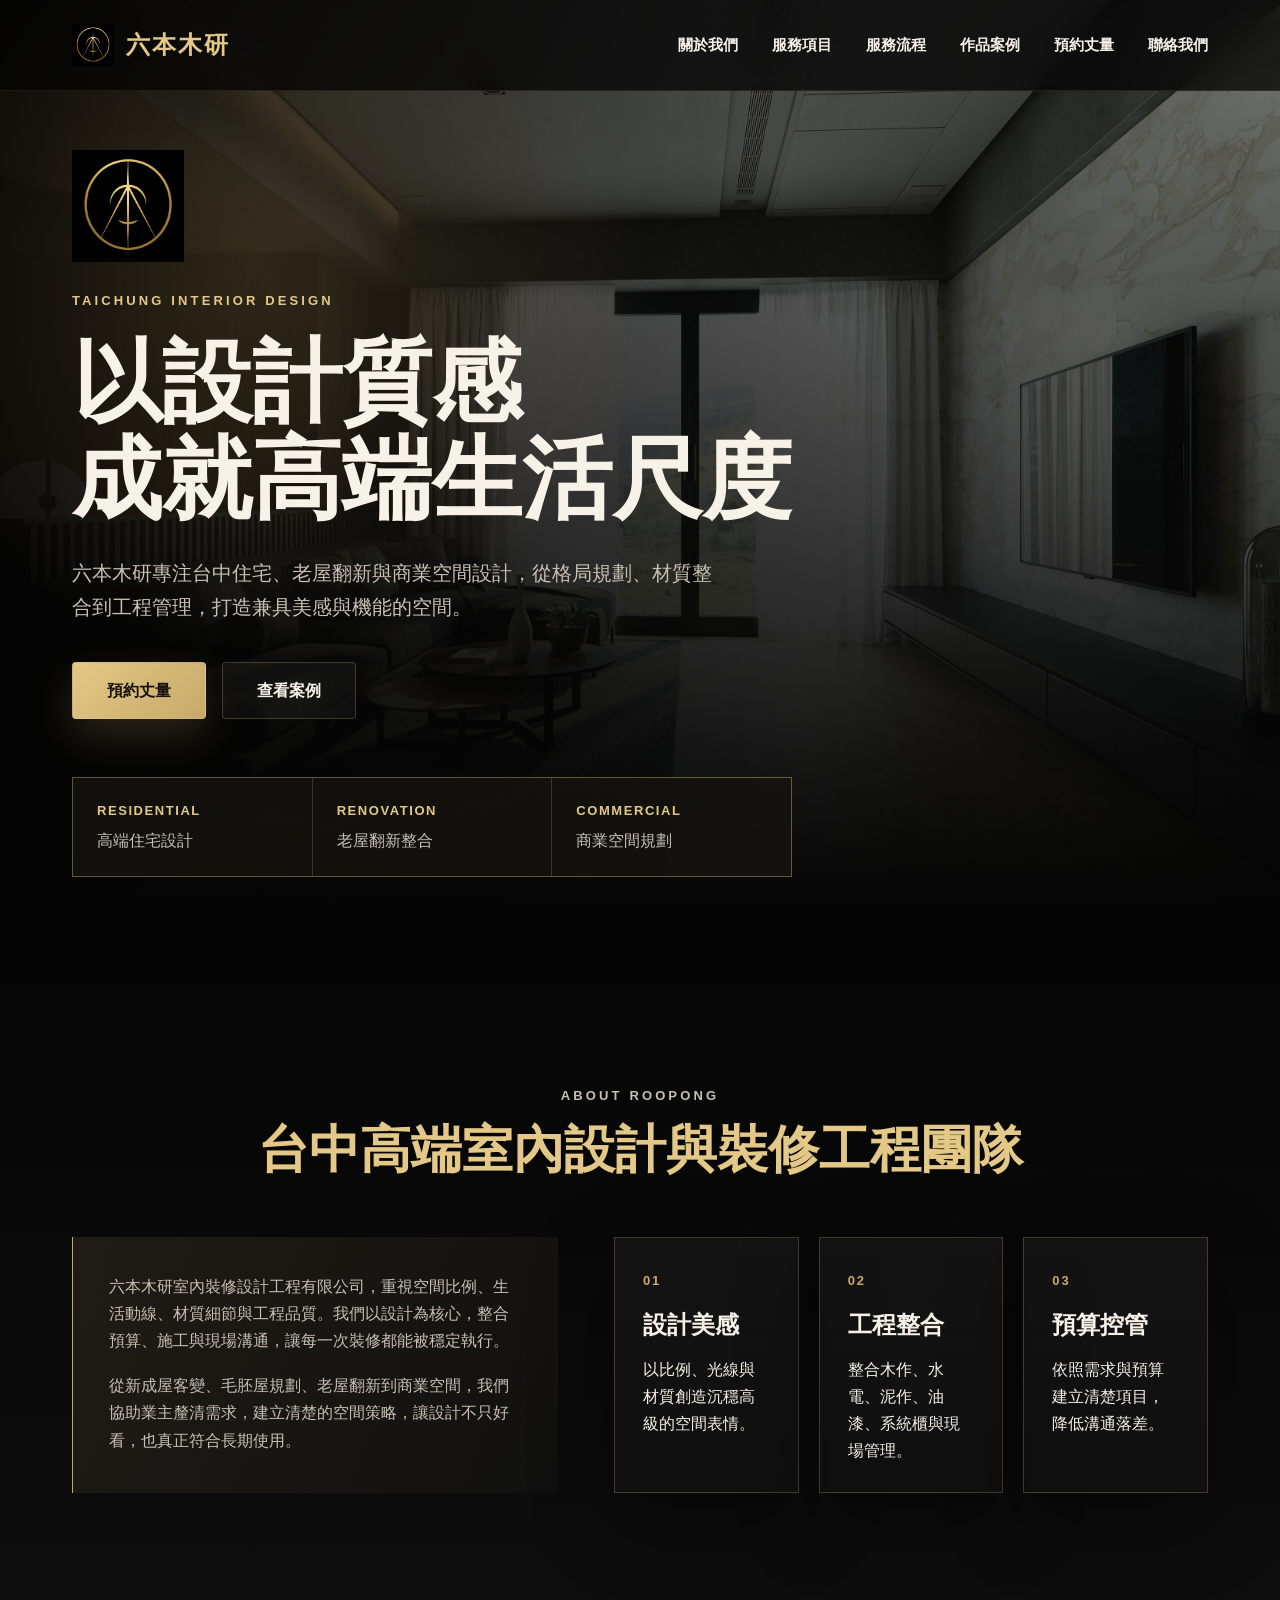
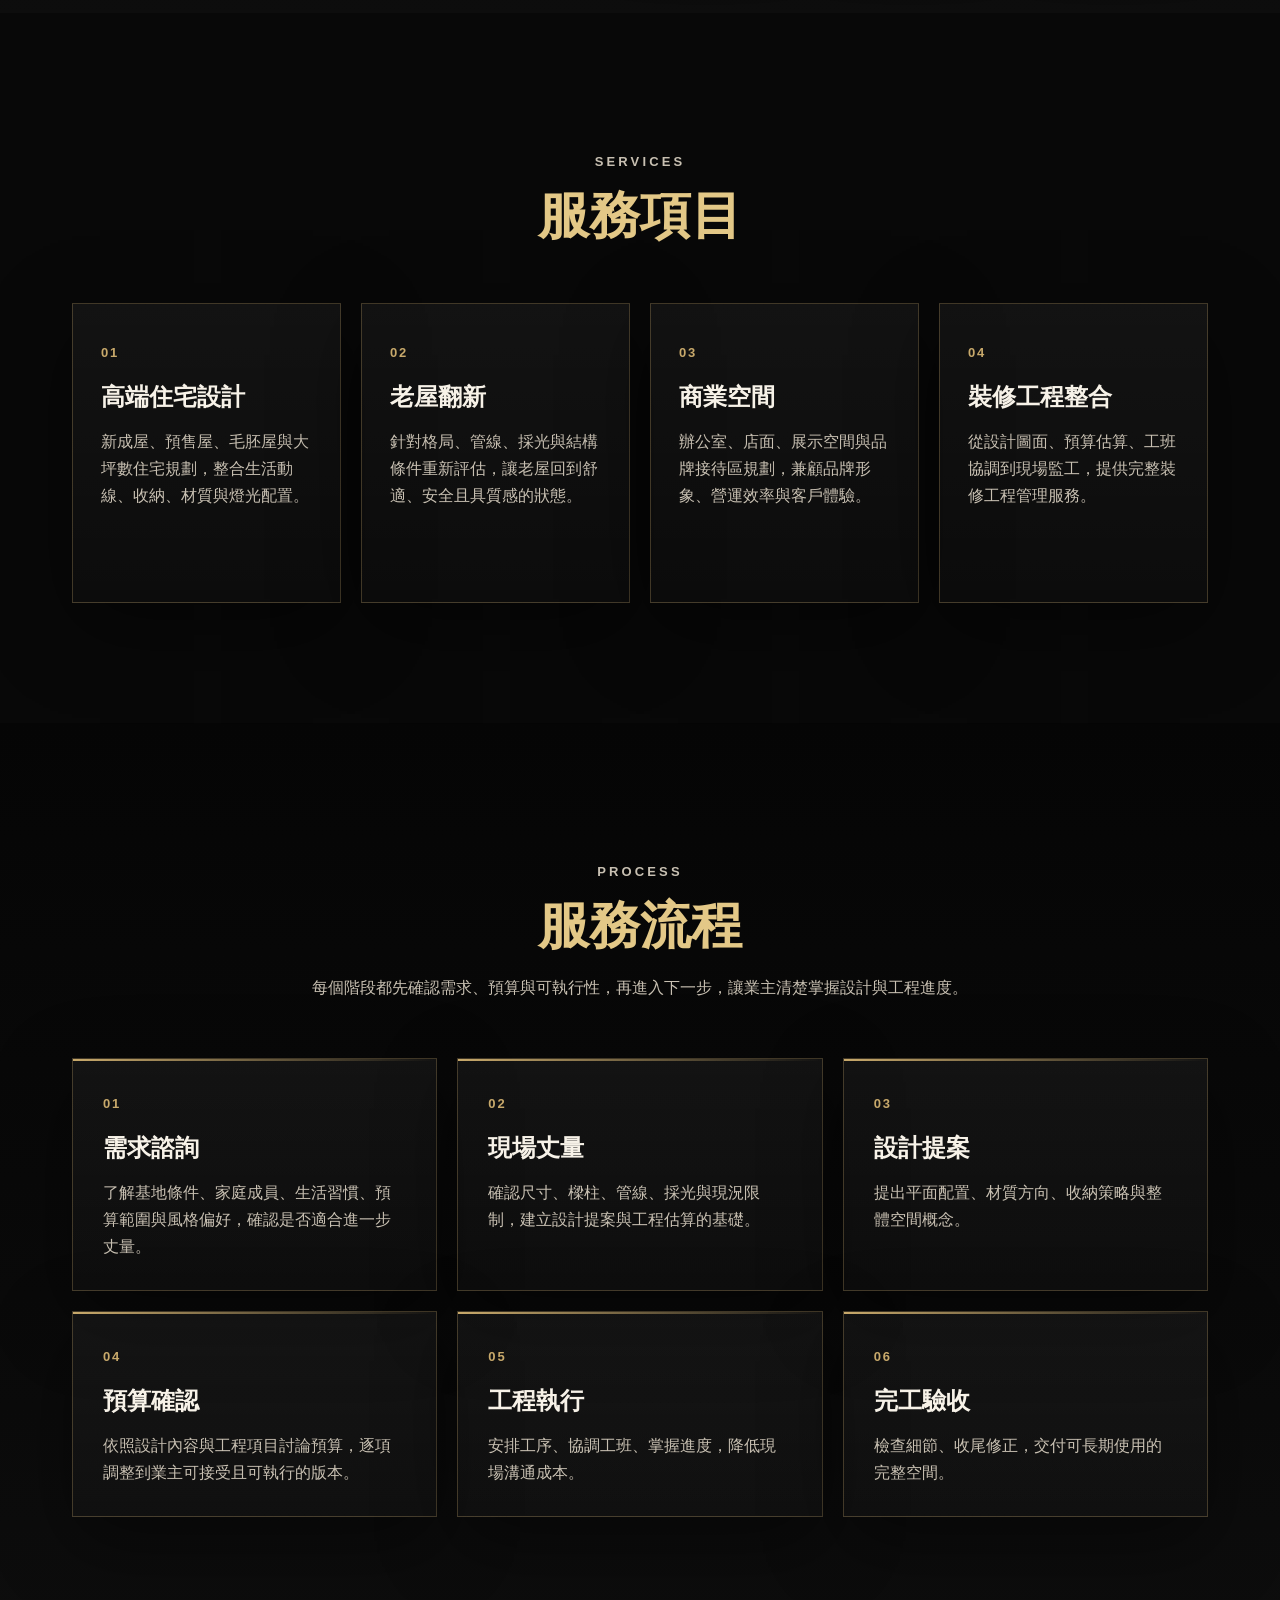
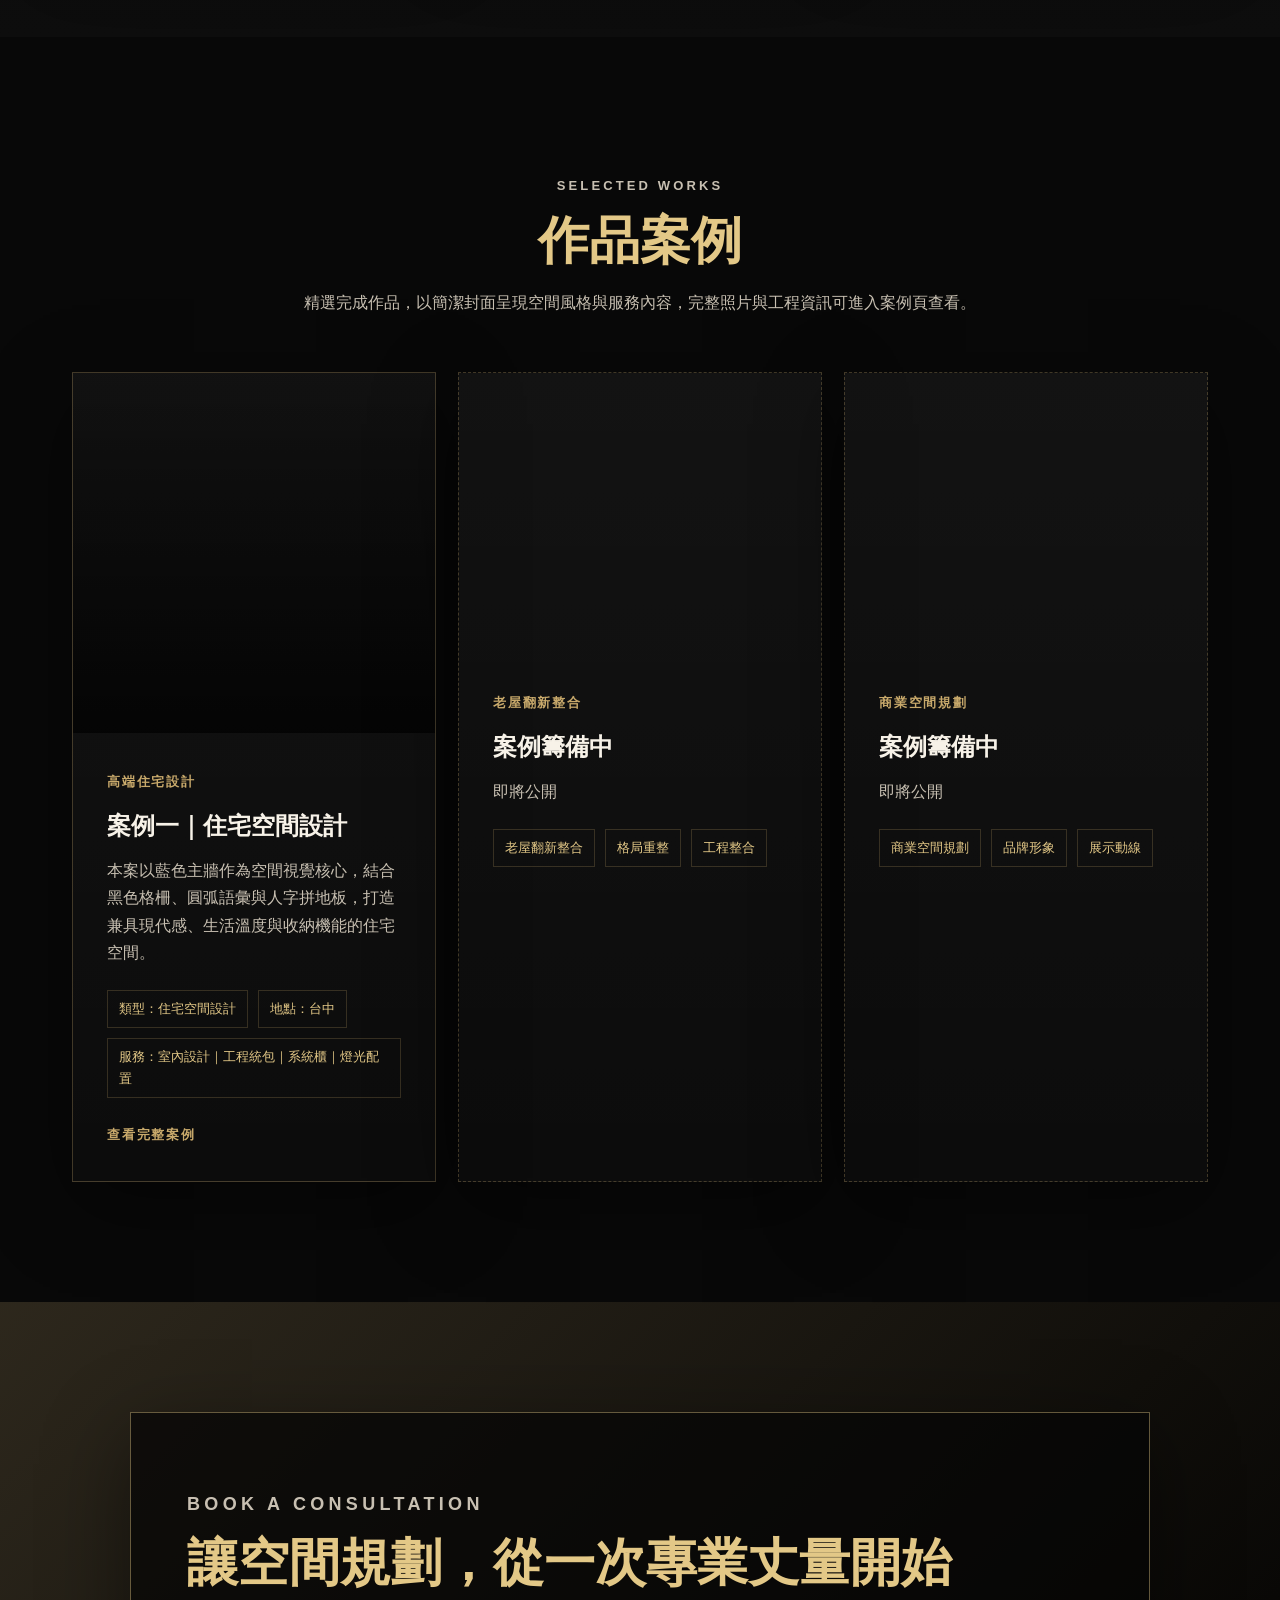
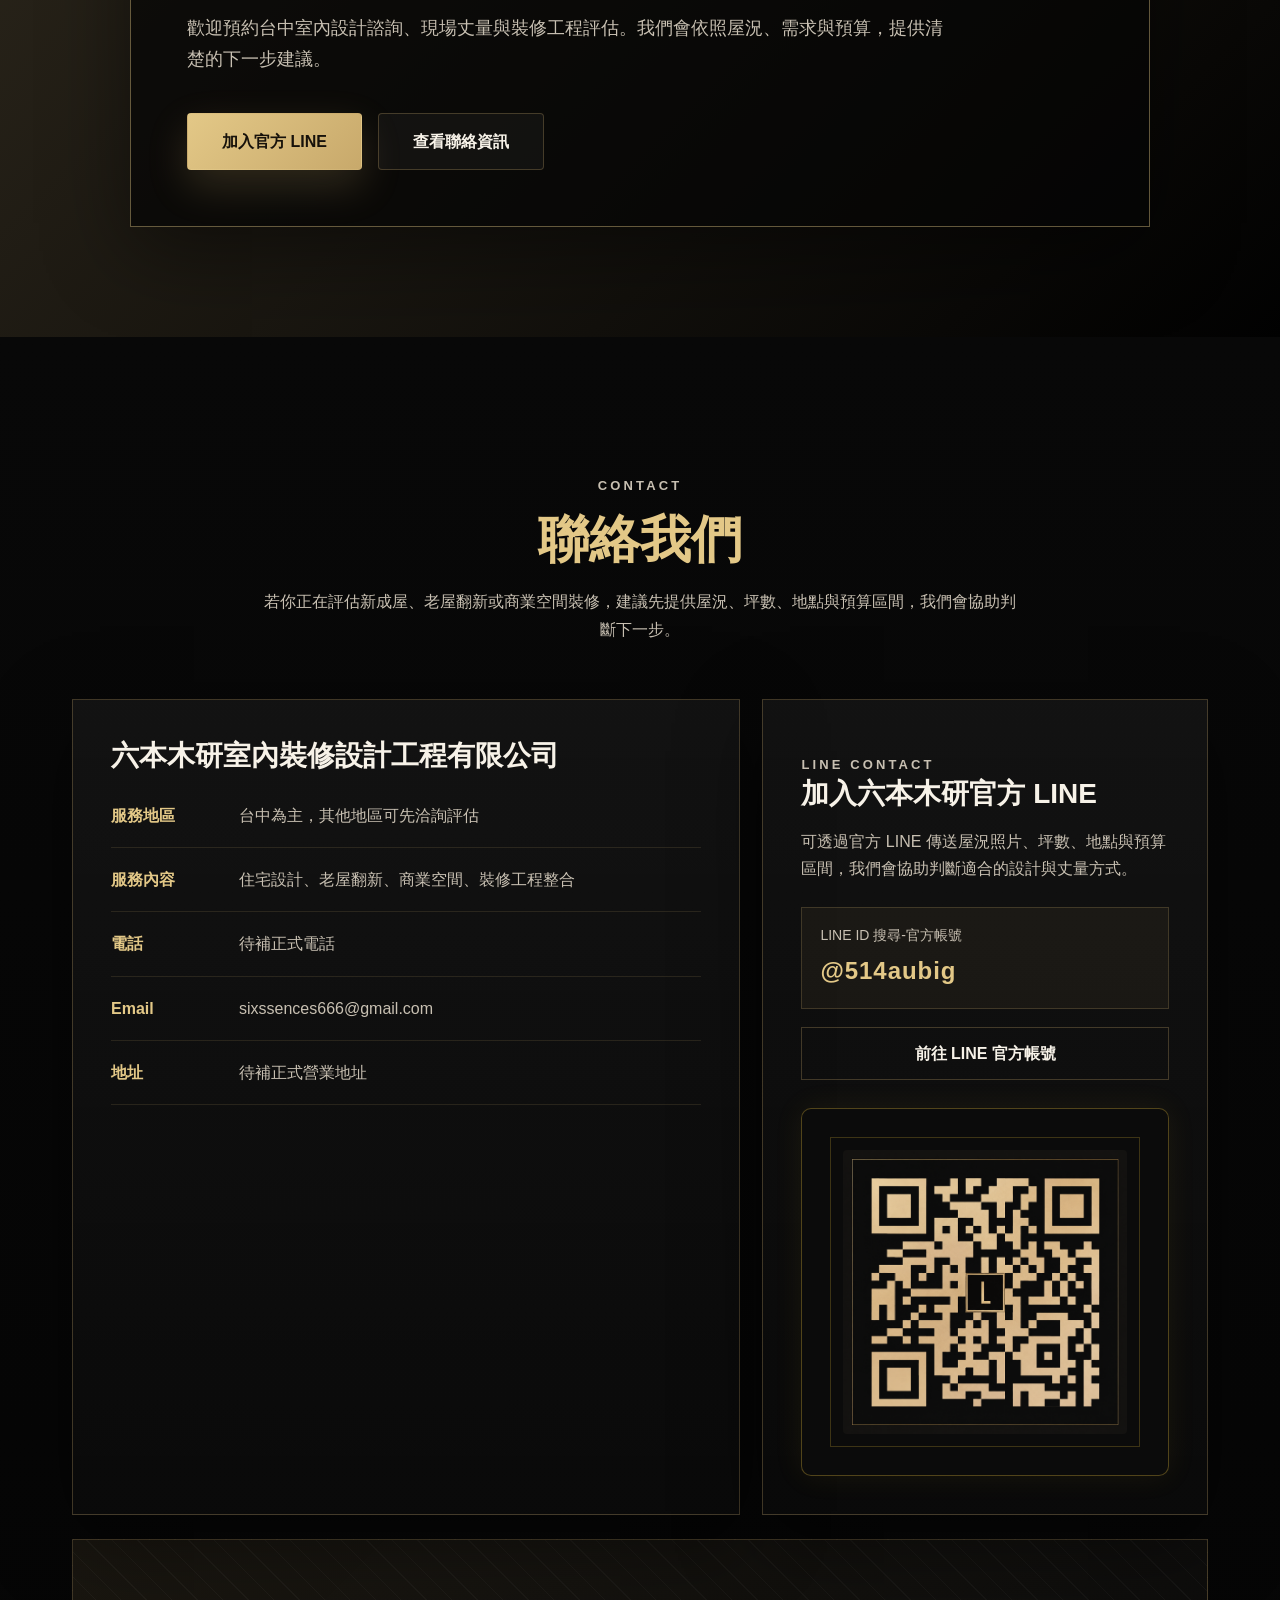
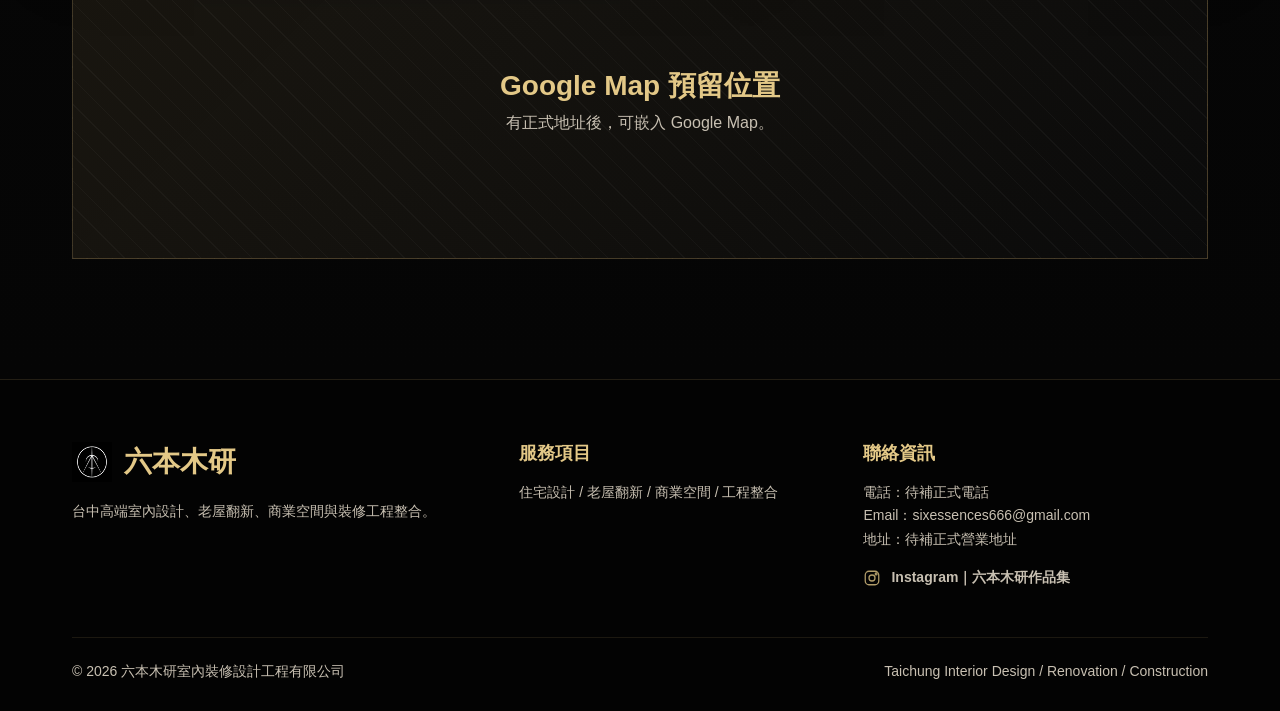
==== commit 8692e1be: "修改 Google Map 區塊" ====
--- a/index.html
+++ b/index.html
@@ -325,7 +325,7 @@
 
             <div class="map-placeholder" aria-label="Google Map 預留位置">
                 <span>Google Map 預留位置</span>
-                <p>取得正式地址後，可嵌入 Google Map。</p>
+                <p>有正式地址後，可嵌入 Google Map。</p>
             </div>
         </section>
     </main>
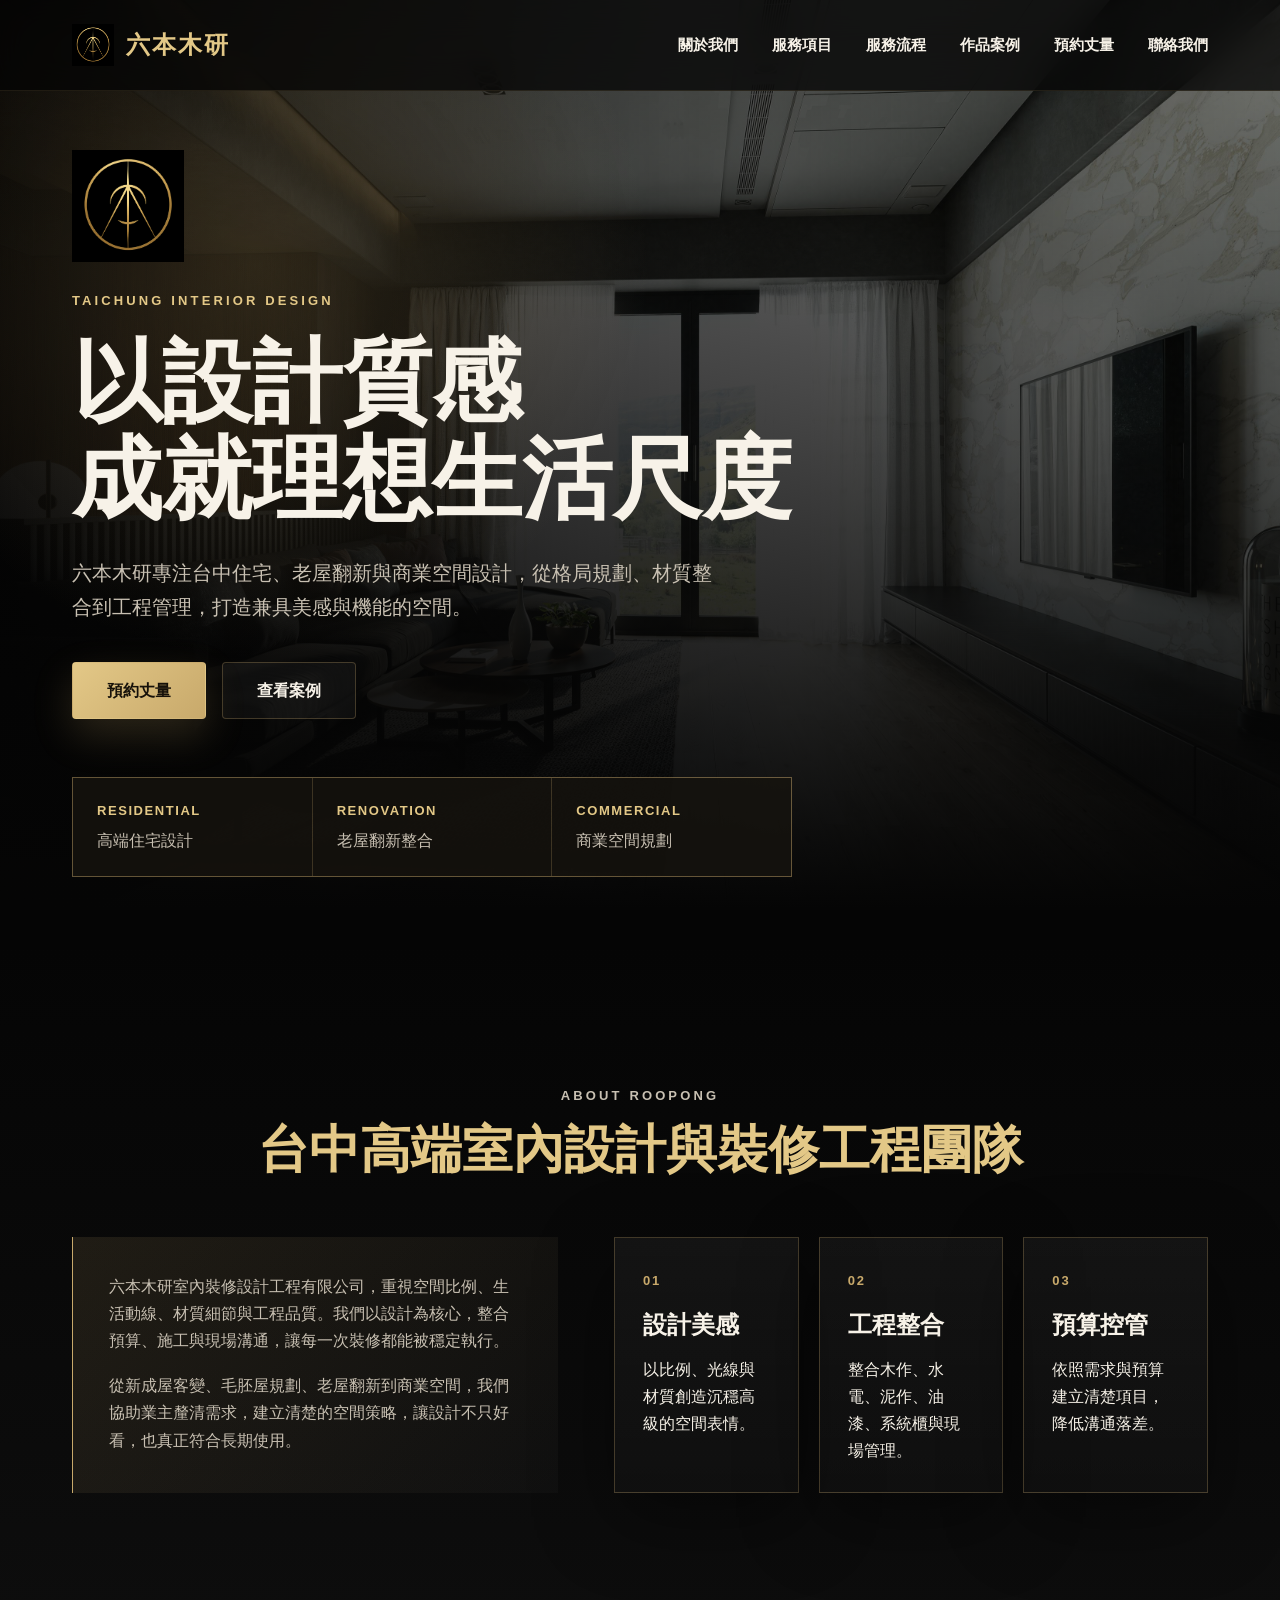
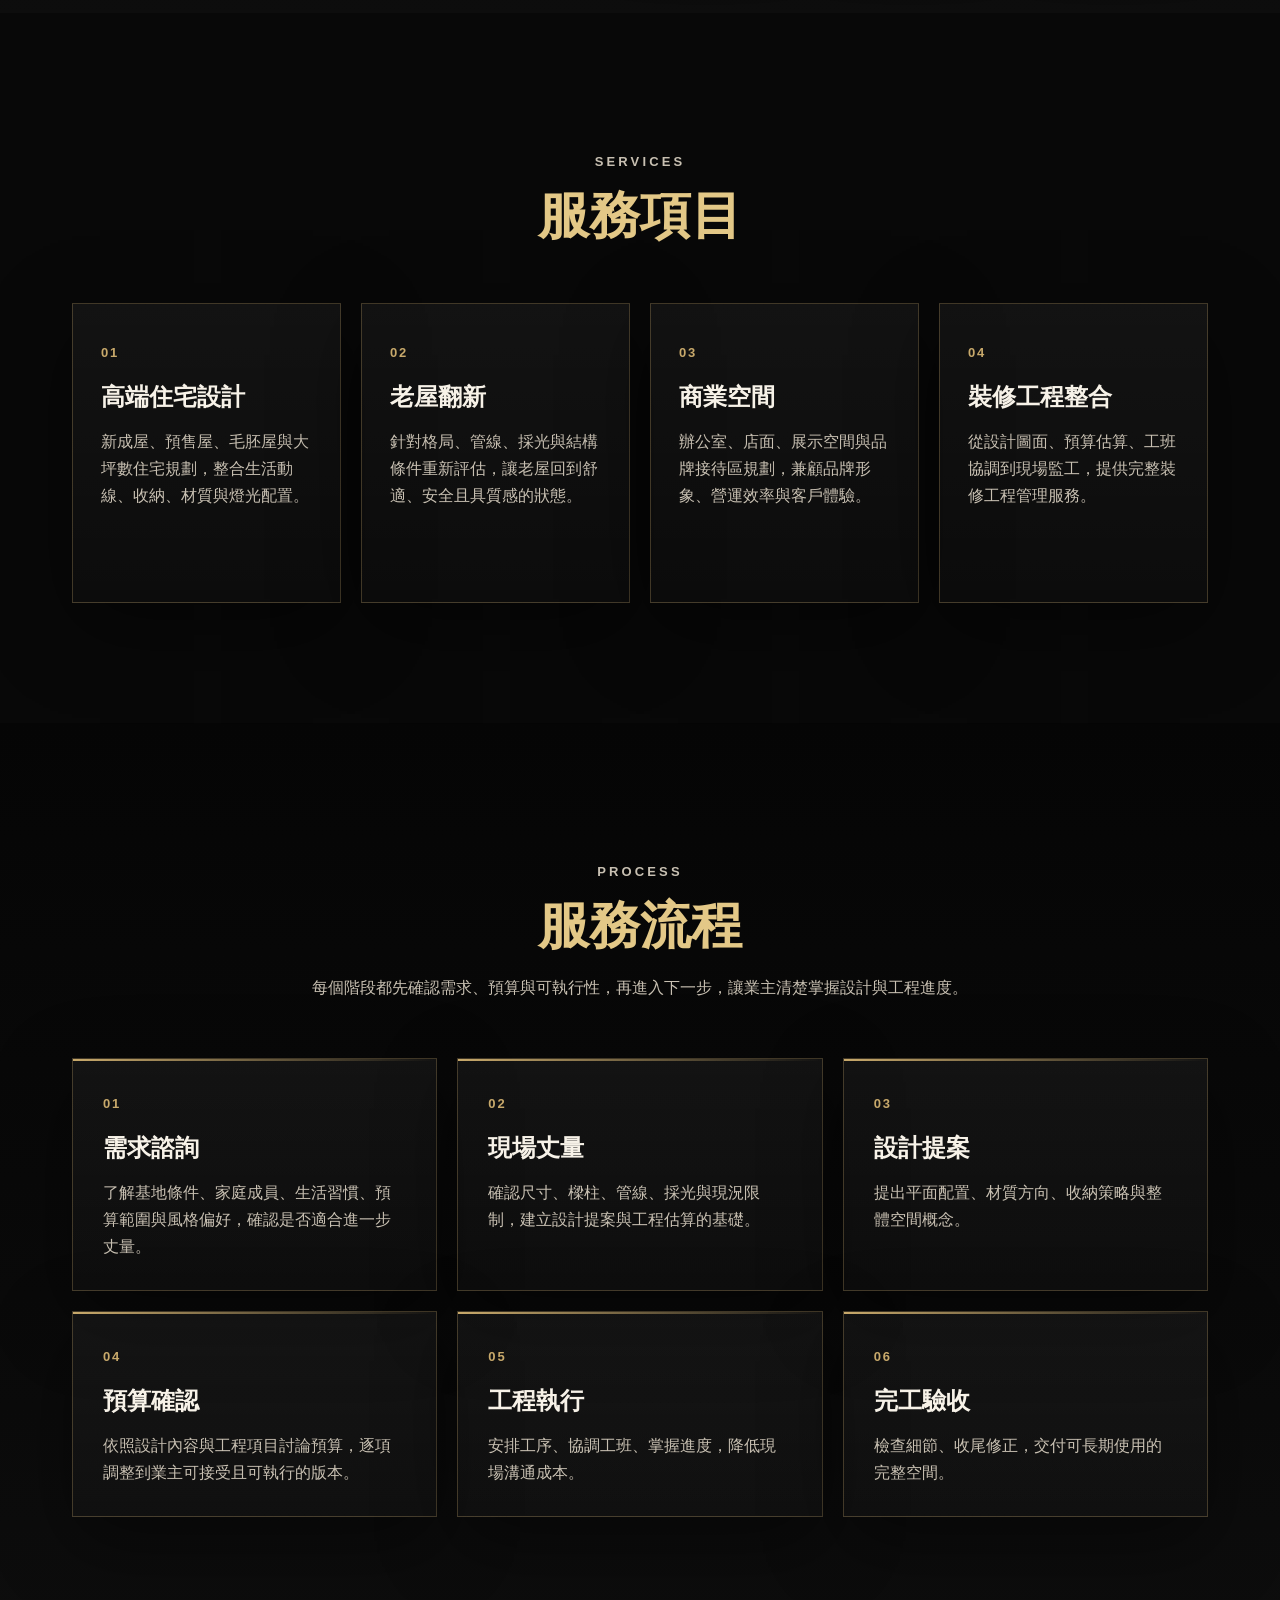
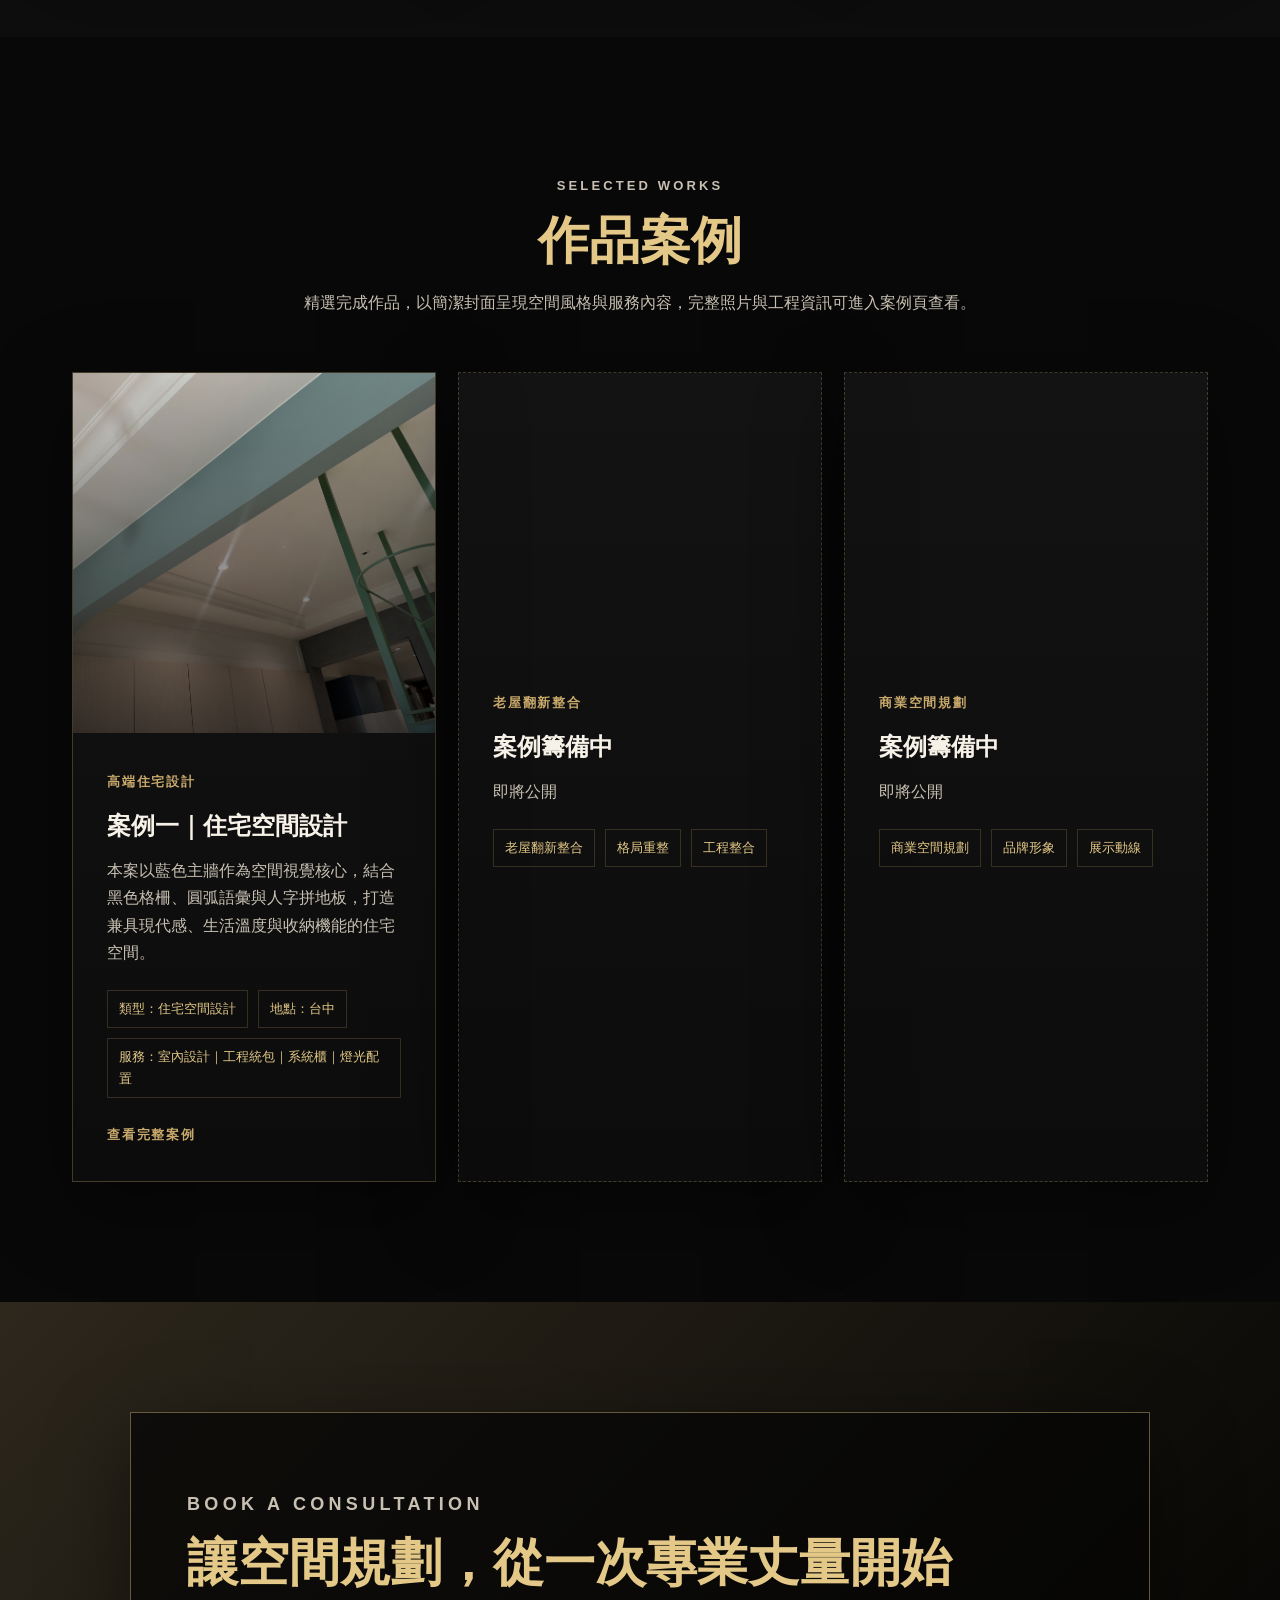
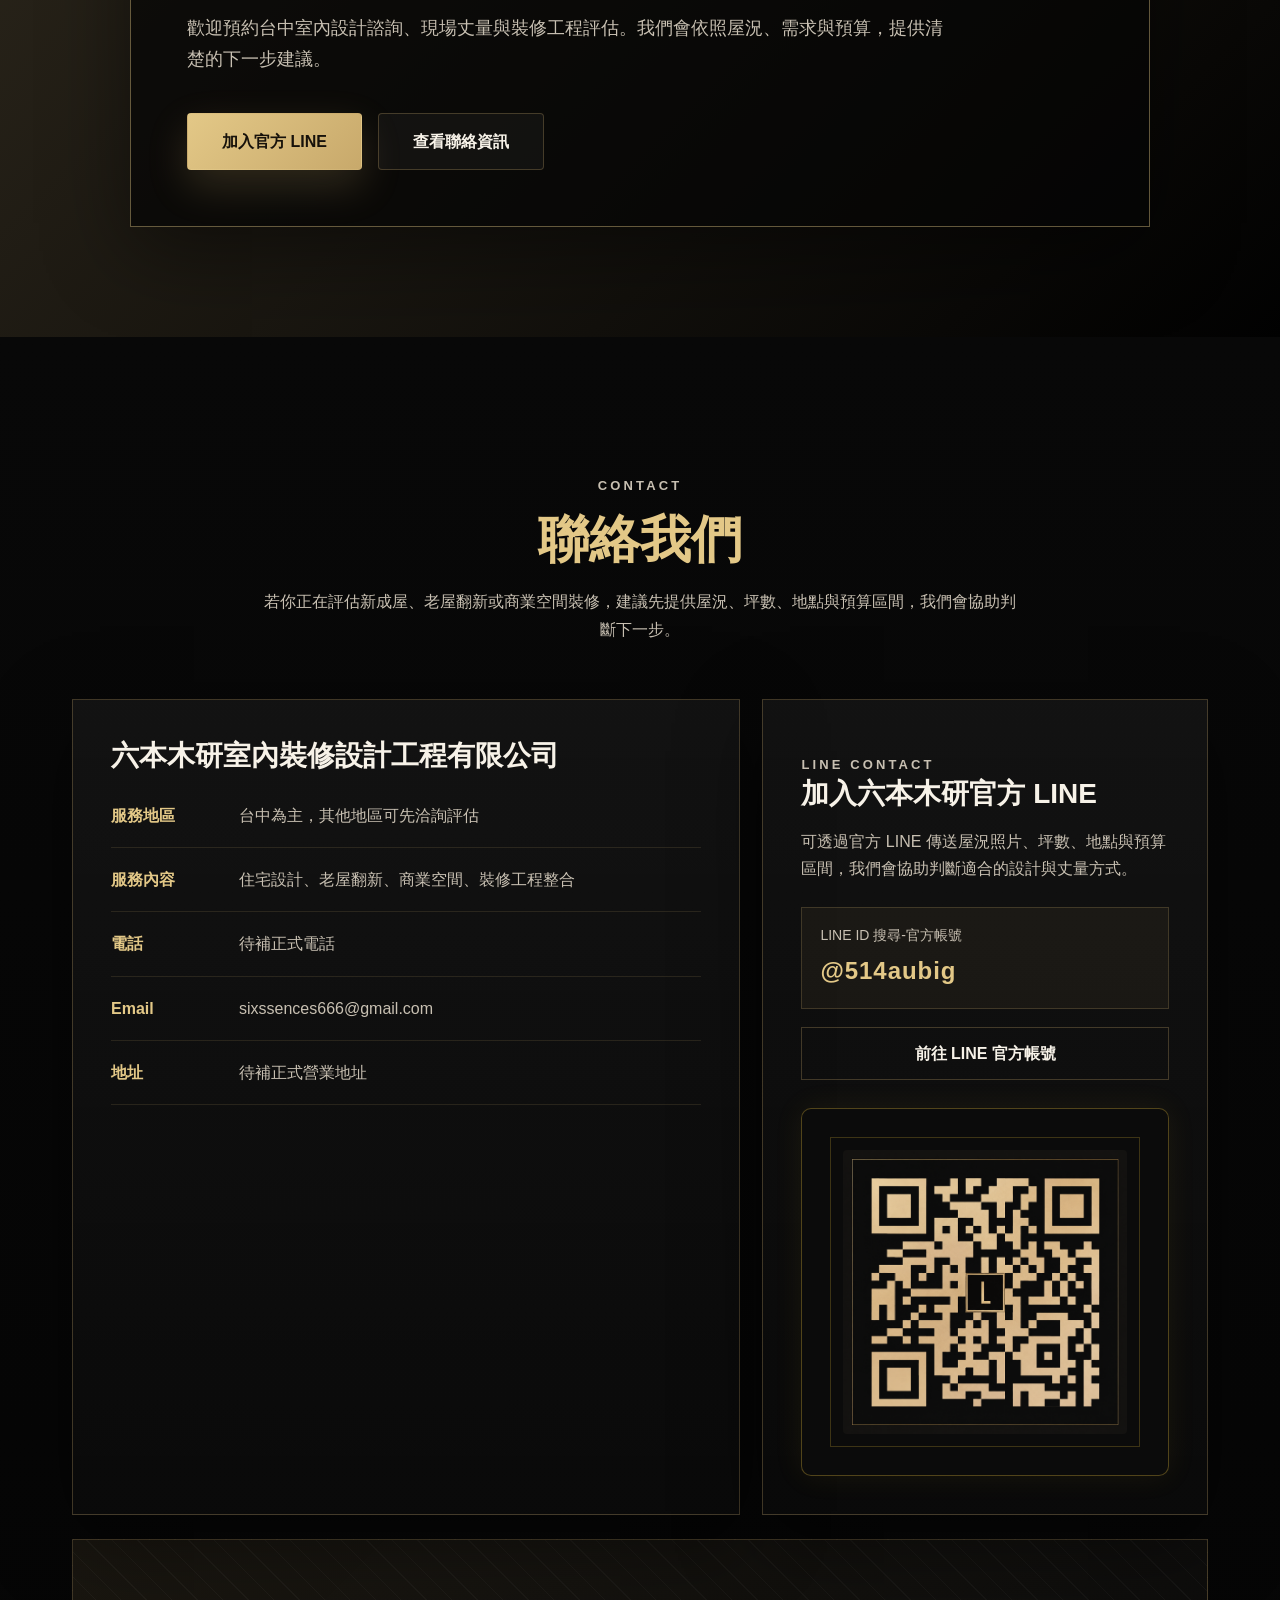
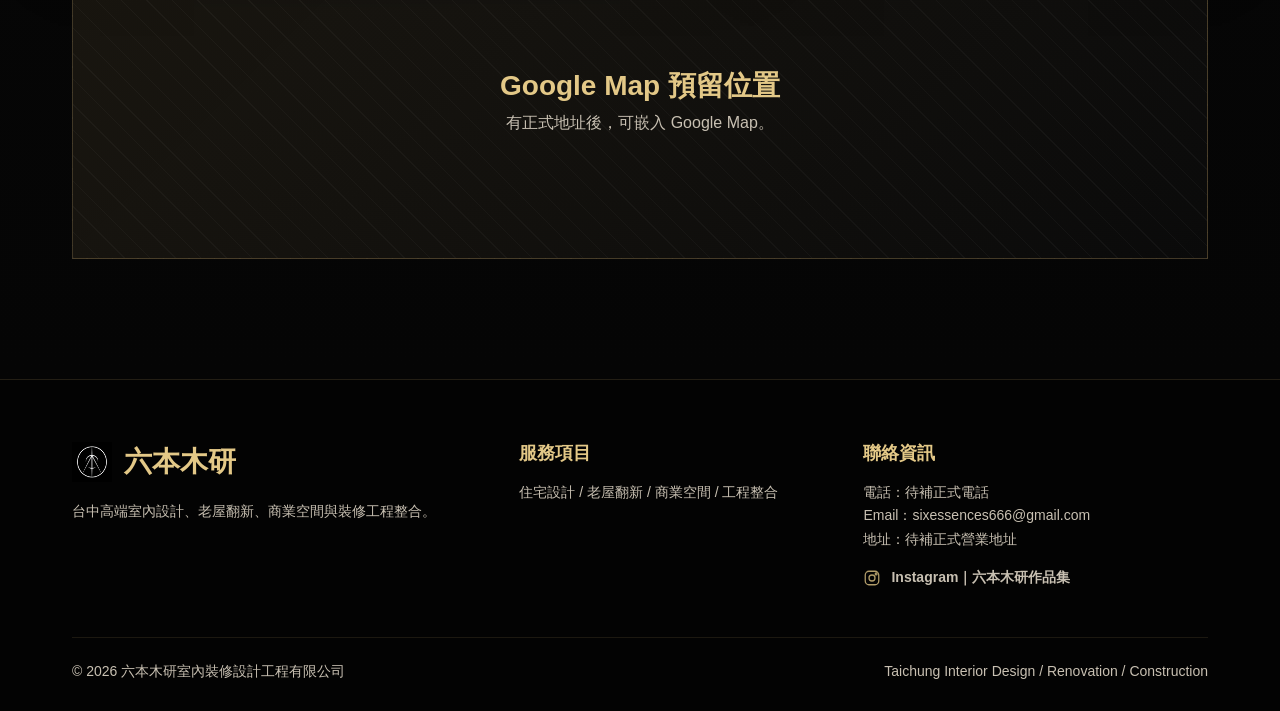
==== commit 2876d1e8: "首頁文字更改" ====
--- a/index.html
+++ b/index.html
@@ -4,9 +4,15 @@
 <head>
     <meta charset="UTF-8">
     <meta name="viewport" content="width=device-width, initial-scale=1.0">
-    <meta name="description" content="六本木研室內裝修設計工程有限公司，台中高端室內設計品牌，提供住宅設計、老屋翻新、商業空間與裝修工程整合服務。">
-
-    <title>六本木研｜台中高端室內設計與裝修工程</title>
+    <meta name="description" content="六本木研室內裝修設計工程有限公司專注台中室內設計、台中老屋翻新、住宅裝修、商業空間設計與裝修工程整合，從設計規劃到工程執行，打造兼具質感與機能的高端空間。">
+
+    <title>六本木研室內裝修設計工程有限公司｜台中室內設計・老屋翻新・裝修工程整合</title>
+    <meta property="og:title" content="六本木研室內裝修設計工程有限公司｜台中室內設計與裝修工程整合">
+    <meta property="og:description" content="專注台中室內設計、台中老屋翻新、住宅裝修、商業空間設計與裝修工程整合，打造兼具質感與機能的高端空間。">
+    <meta property="og:image" content="https://roopong.github.io/RooPong-website/images/hero-test.jpg">
+    <meta property="og:type" content="website">
+    <meta property="og:locale" content="zh_TW">
+    <link rel="canonical" href="https://roopong.github.io/RooPong-website/">
 
     <link rel="icon" type="image/png" sizes="32x32" href="assets/favicon/favicon-32x32.png">
     <link rel="icon" type="image/png" sizes="192x192" href="assets/favicon/favicon-192x192.png">
@@ -49,7 +55,7 @@
 
                 <h1>
                     以設計質感<br>
-                    成就高端生活尺度
+                    成就理想生活尺度
                 </h1>
 
                 <p class="hero-text">
--- a/css/style.css
+++ b/css/style.css
@@ -484,7 +484,7 @@
 .case-01-cover {
     background-image:
         linear-gradient(180deg, rgba(0, 0, 0, 0.08), rgba(0, 0, 0, 0.72)),
-        url("../assets/completed-projects/案例01/IMG_3622%202.HEIC");
+        url("../assets/completed-projects/case-01/case-01-01.jpg");
 }
 
 .project-content {
@@ -584,6 +584,7 @@
 .portfolio-hero-image {
     overflow: hidden;
     border: 1px solid var(--line);
+    height: 620px;
     min-height: 620px;
     background: var(--panel);
 }
@@ -592,7 +593,7 @@
     display: block;
     width: 100%;
     height: 100%;
-    min-height: inherit;
+    min-height: 0;
     object-fit: cover;
 }
 
@@ -1177,6 +1178,7 @@
     }
 
     .portfolio-hero-image {
+        height: 380px;
         min-height: 380px;
     }
 
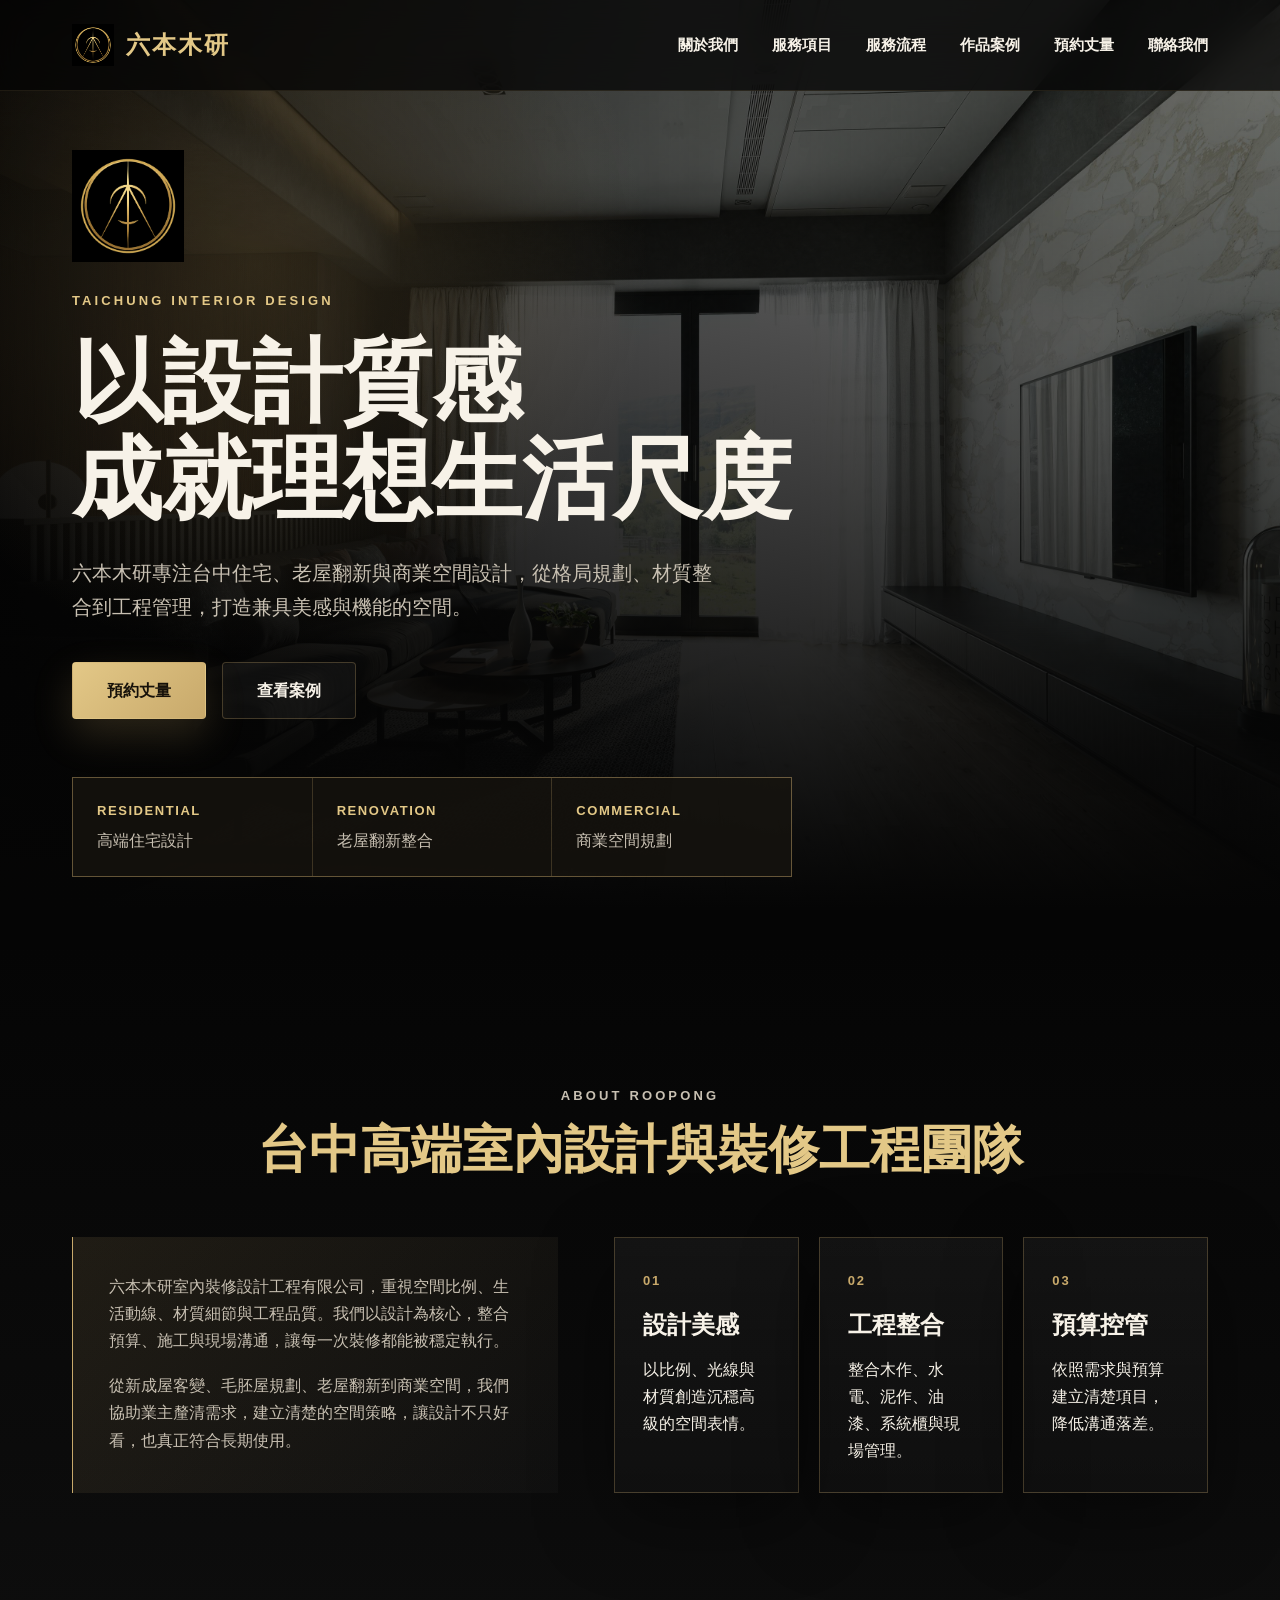
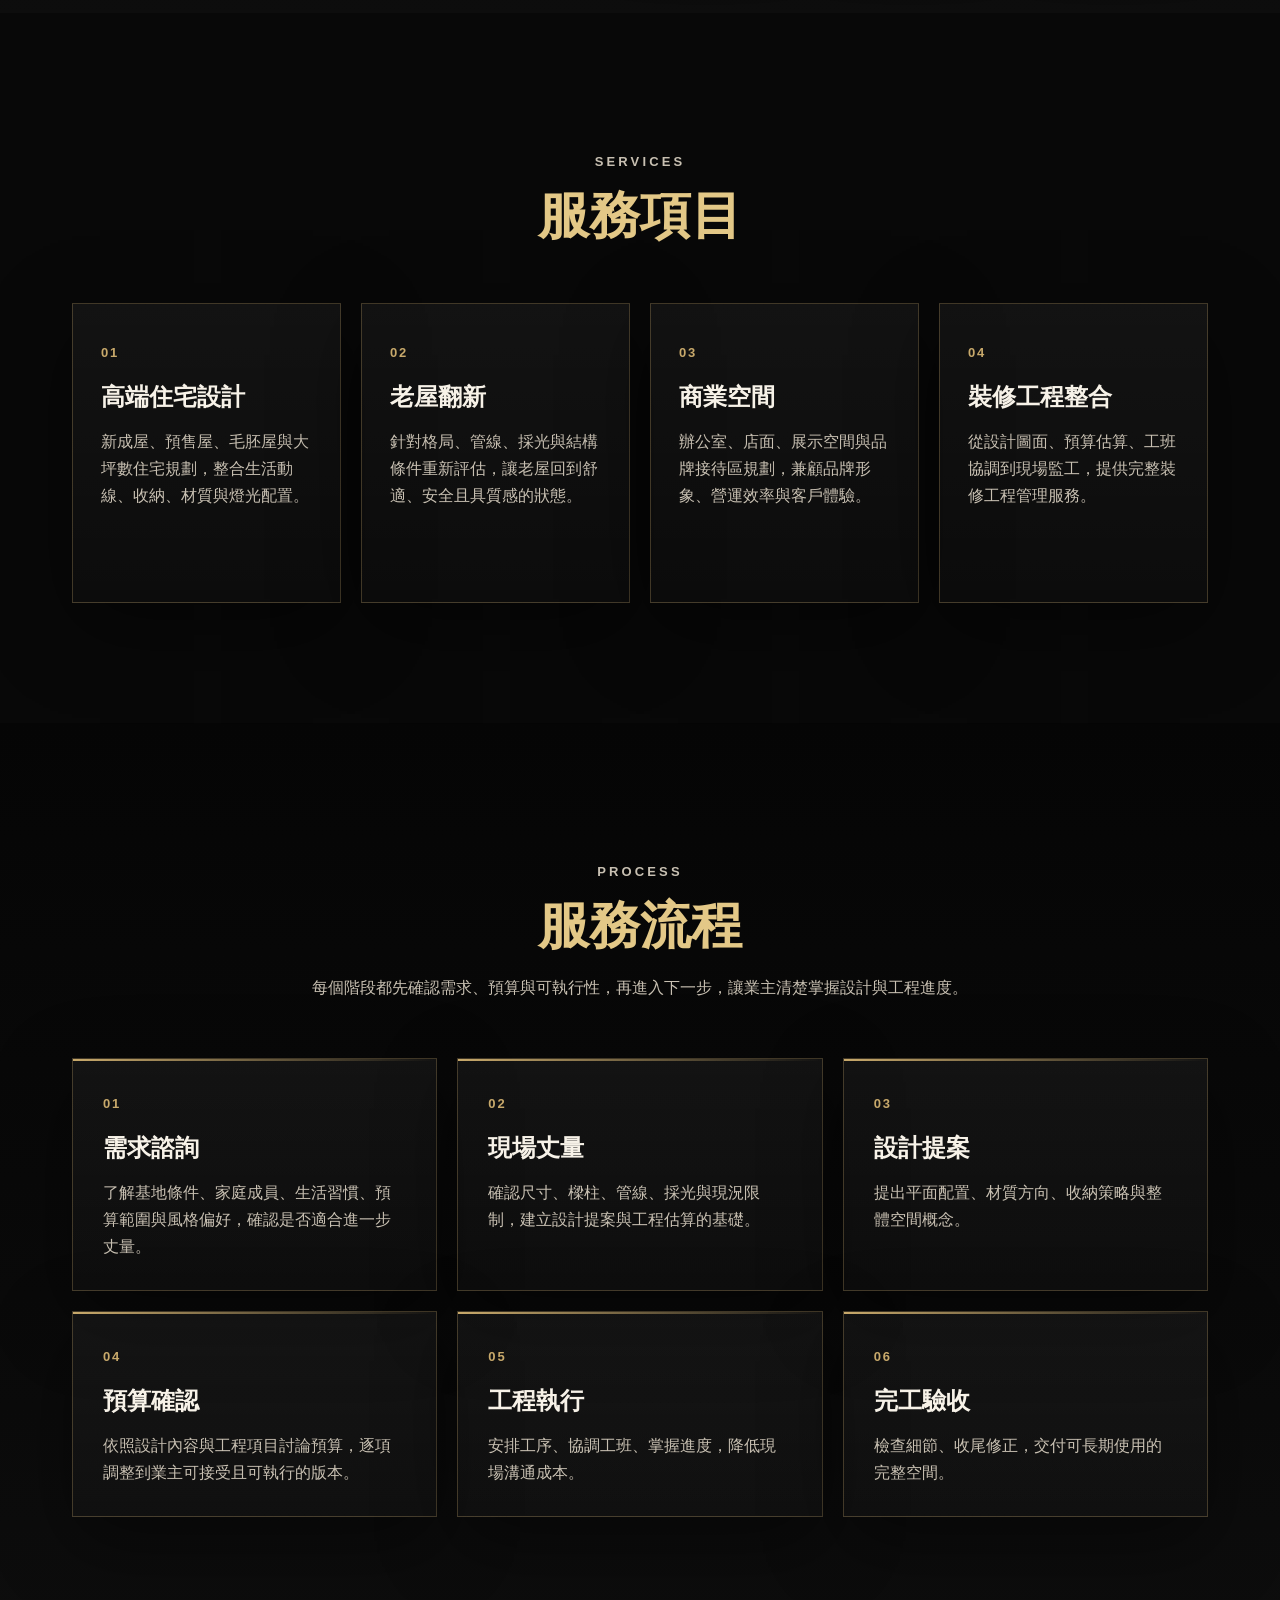
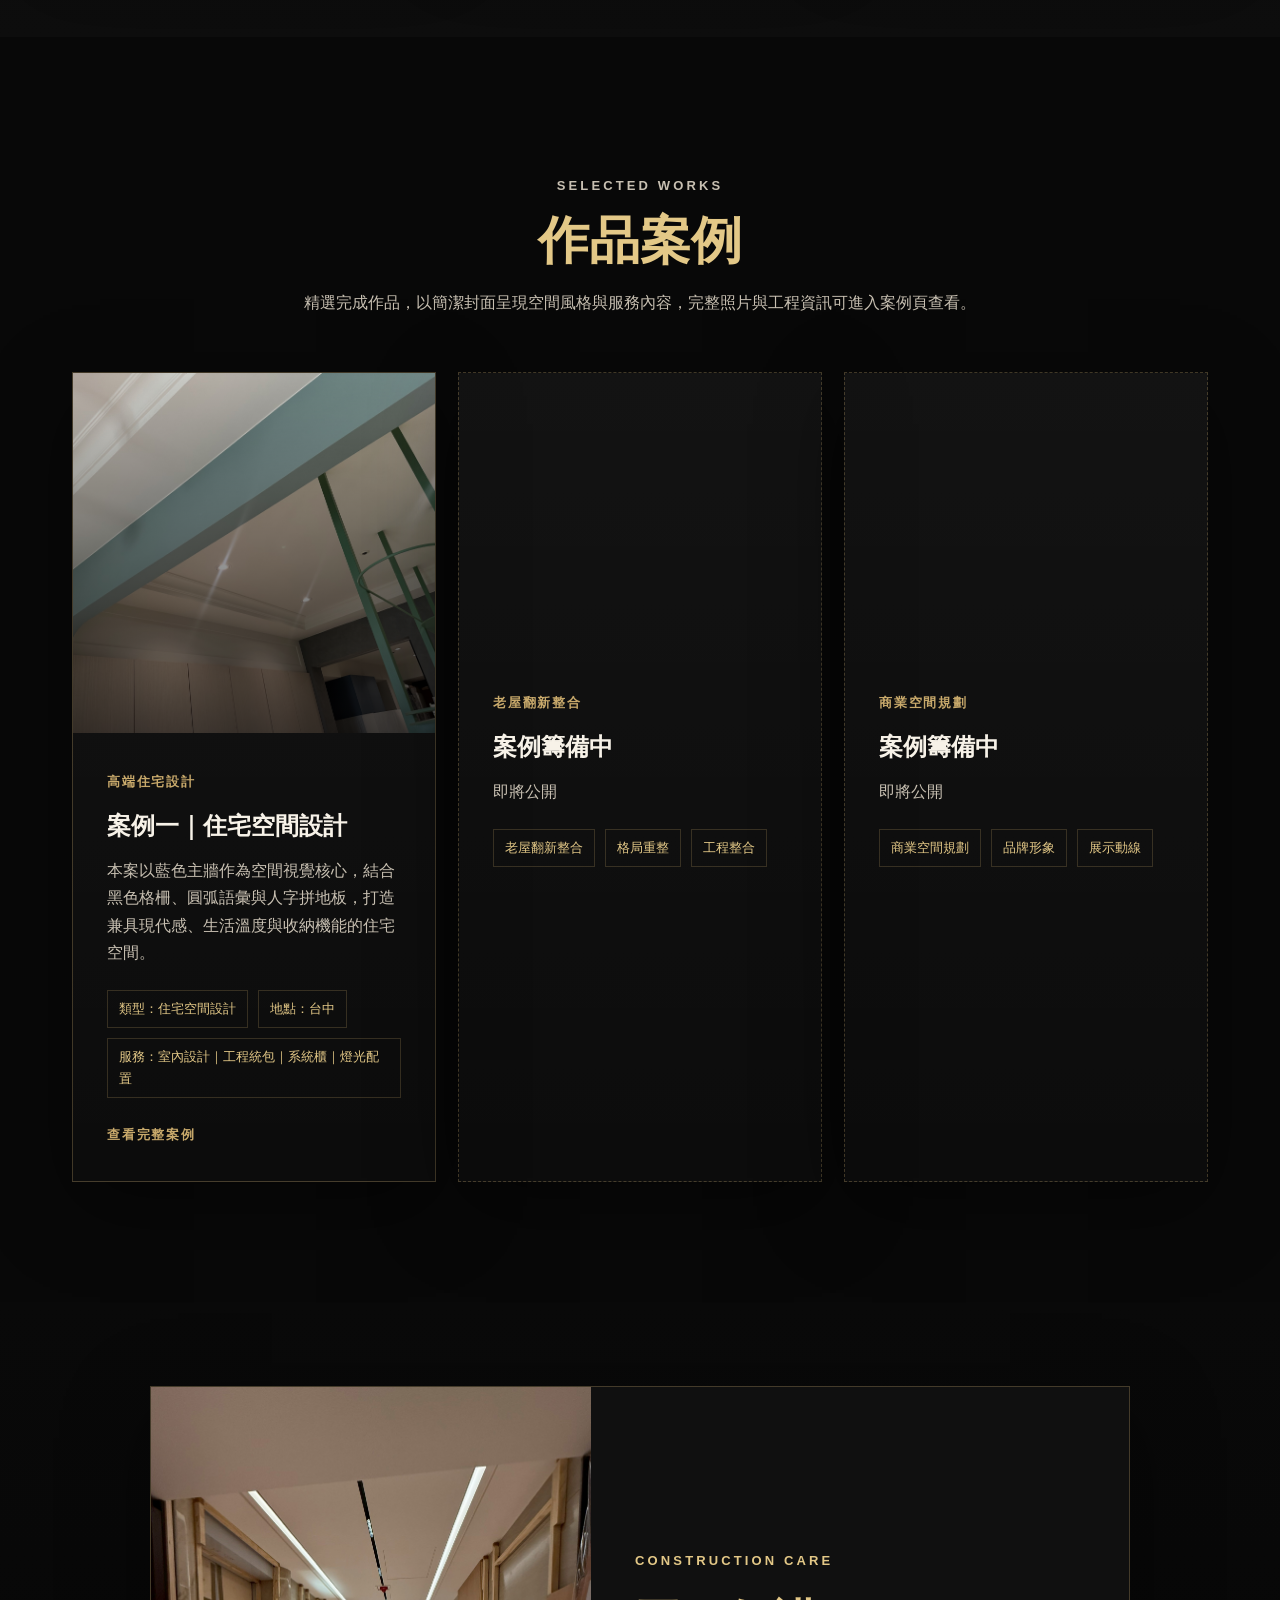
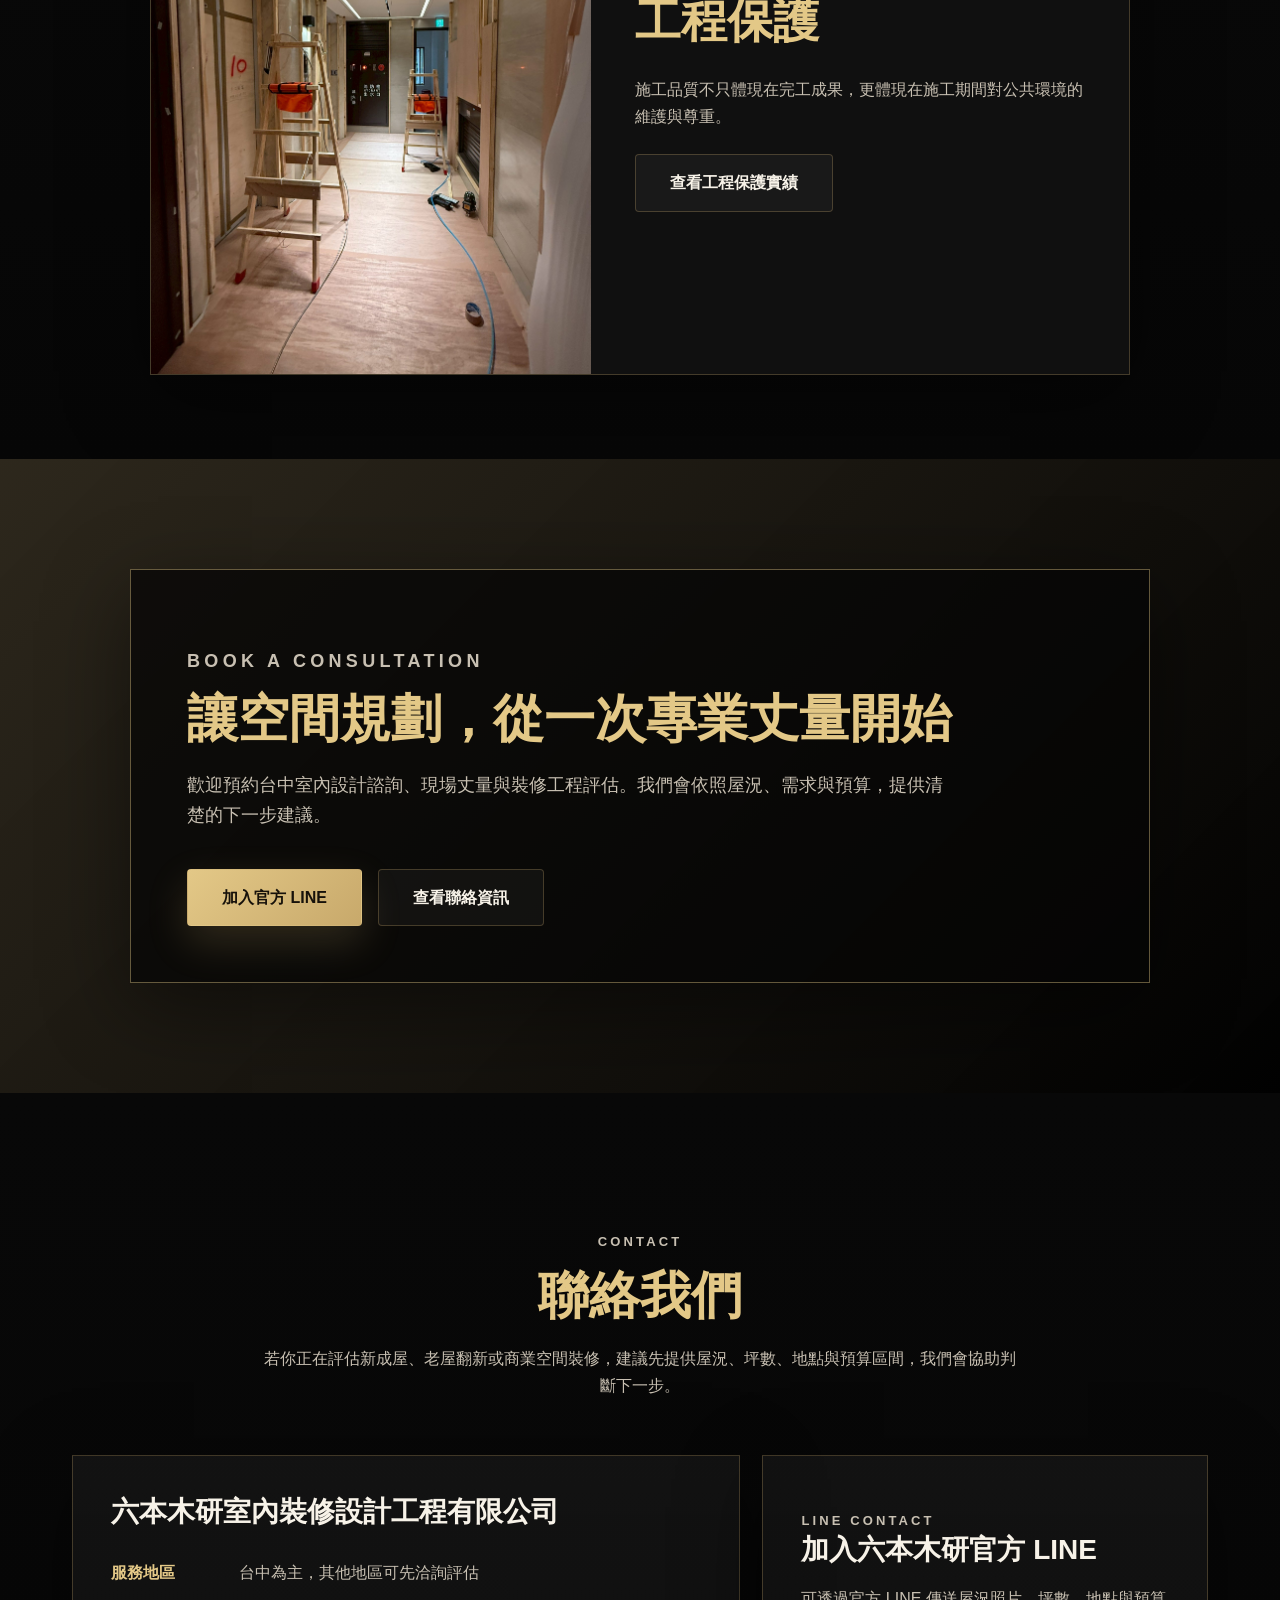
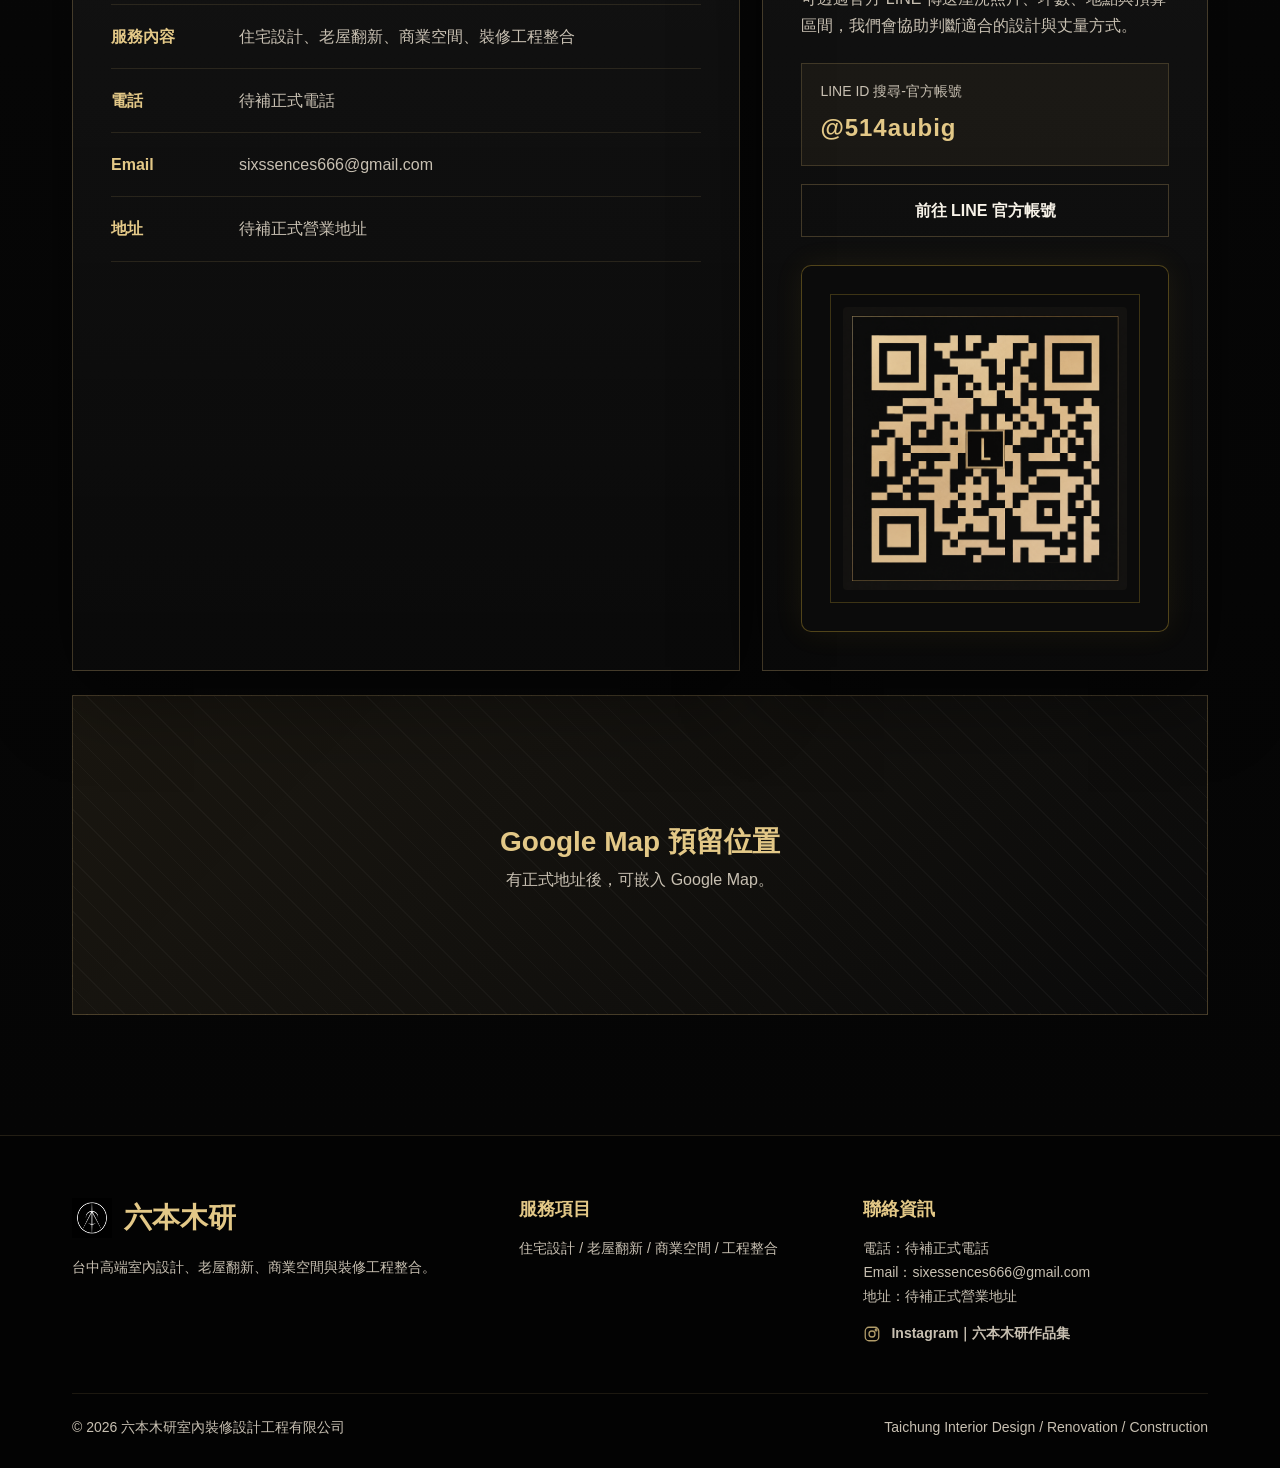
==== commit 641c0d18: "update protection lightbox labels" ====
--- a/index.html
+++ b/index.html
@@ -254,6 +254,18 @@
             </div>
         </section>
 
+        <section id="protection" class="section protection-entry">
+            <div class="protection-entry-inner">
+                <img src="assets/protection/elevator-lobby/01.jpg" alt="六本木研工程保護實績｜梯廳保護" class="protection-entry-image" loading="lazy">
+                <div class="protection-entry-copy">
+                    <p class="eyebrow">CONSTRUCTION CARE</p>
+                    <h2>工程保護</h2>
+                    <p>施工品質不只體現在完工成果，更體現在施工期間對公共環境的維護與尊重。</p>
+                    <a href="protection.html" class="btn btn-outline">查看工程保護實績</a>
+                </div>
+            </div>
+        </section>
+
         <section id="consult" class="cta-section">
             <div class="cta-inner">
                 <p class="eyebrow">BOOK A CONSULTATION</p>
--- a/css/style.css
+++ b/css/style.css
@@ -513,6 +513,417 @@
     font-size: 13px;
 }
 
+/* ===== Engineering Protection ===== */
+
+.protection-preview {
+    background: linear-gradient(180deg, #101010 0%, #070707 100%);
+}
+
+.protection-preview-layout,
+.protection-intro-layout,
+.protection-grid,
+.protection-closing {
+    max-width: 1180px;
+    margin: 0 auto;
+}
+
+/* ===== Protection Showcase (Homepage) ===== */
+
+.protection-showcase {
+    background: linear-gradient(180deg, #0a0a0a 0%, #060606 100%);
+}
+
+.protection-showcase-heading {
+    margin-bottom: 48px;
+}
+
+.protection-entry {
+    padding-top: 84px;
+    padding-bottom: 84px;
+    background: linear-gradient(180deg, #090909, #060606);
+}
+
+.protection-entry-inner {
+    display: grid;
+    grid-template-columns: 0.9fr 1.1fr;
+    max-width: 980px;
+    margin: 0 auto;
+    border: 1px solid var(--line);
+    background: var(--panel);
+    box-shadow: var(--shadow);
+}
+
+.protection-entry-image {
+    display: block;
+    width: 100%;
+    min-height: 250px;
+    height: 100%;
+    object-fit: cover;
+}
+
+.protection-entry-copy {
+    display: flex;
+    flex-direction: column;
+    align-items: flex-start;
+    justify-content: center;
+    padding: 38px 44px;
+}
+
+.protection-entry-copy h2 {
+    margin-top: 10px;
+    color: var(--gold-light);
+    font-size: clamp(30px, 4vw, 46px);
+}
+
+.protection-entry-copy > p:not(.eyebrow) {
+    margin-top: 16px;
+    color: var(--muted);
+}
+
+.protection-entry-copy .btn {
+    margin-top: 24px;
+}
+
+.protection-gallery-page {
+    padding-top: 52px;
+    padding-bottom: 88px;
+}
+
+.protection-gallery-page .protection-showcase-heading {
+    margin-bottom: 30px;
+}
+
+.protection-category {
+    max-width: 1180px;
+    margin: 0 auto;
+    padding: 38px 0 46px;
+    border-top: 1px solid rgba(200, 169, 107, 0.2);
+}
+
+.protection-category:last-child {
+    padding-bottom: 0;
+}
+
+.protection-category-heading {
+    display: flex;
+    align-items: baseline;
+    gap: 16px;
+    margin-bottom: 22px;
+}
+
+.protection-category-heading span {
+    color: var(--gold);
+    font-size: 13px;
+    font-weight: 800;
+    letter-spacing: 0.14em;
+}
+
+.protection-category-heading h3 {
+    color: var(--text);
+    font-size: 25px;
+}
+
+.protection-gallery {
+    display: grid;
+    grid-template-columns: repeat(3, minmax(0, 1fr));
+    gap: 16px;
+}
+
+.protection-gallery .lightbox-trigger {
+    position: relative;
+    min-height: 230px;
+    overflow: hidden;
+    border: 1px solid rgba(200, 169, 107, 0.18);
+    background: var(--panel);
+    cursor: zoom-in;
+}
+
+.protection-gallery .lightbox-trigger::after {
+    position: absolute;
+    inset: 0;
+    background: linear-gradient(180deg, transparent 56%, rgba(0, 0, 0, 0.35));
+    content: "";
+    pointer-events: none;
+    transition: background 0.3s ease;
+}
+
+.protection-gallery .lightbox-trigger:hover {
+    border-color: rgba(227, 200, 135, 0.58);
+}
+
+.protection-gallery .lightbox-trigger:hover::after {
+    background: linear-gradient(180deg, rgba(200, 169, 107, 0.1), rgba(0, 0, 0, 0.42));
+}
+
+.protection-gallery img {
+    display: block;
+    width: 100%;
+    height: 100%;
+    min-height: inherit;
+    object-fit: cover;
+    transition: transform 0.35s ease;
+}
+
+.protection-gallery .lightbox-trigger:hover img {
+    transform: scale(1.035);
+}
+
+.protection-preview-layout {
+    display: grid;
+    grid-template-columns: 1.05fr 0.95fr;
+    gap: 0;
+    border: 1px solid var(--line);
+    background: var(--panel);
+    box-shadow: var(--shadow);
+}
+
+.protection-preview-visual,
+.protection-card-visual {
+    position: relative;
+    display: flex;
+    align-items: center;
+    justify-content: center;
+    overflow: hidden;
+    background-color: #181715;
+    background-image:
+        linear-gradient(135deg, rgba(200, 169, 107, 0.16), transparent 46%),
+        repeating-linear-gradient(135deg, rgba(227, 200, 135, 0.09) 0 1px, transparent 1px 24px);
+}
+
+.protection-preview-visual {
+    min-height: 390px;
+    flex-direction: column;
+    gap: 8px;
+    border-right: 1px solid var(--line);
+}
+
+.protection-preview-visual::before,
+.protection-card-visual::before {
+    position: absolute;
+    inset: 14px;
+    border: 1px solid rgba(227, 200, 135, 0.25);
+    content: "";
+}
+
+.protection-preview-visual span,
+.protection-preview-visual small {
+    position: relative;
+    z-index: 1;
+}
+
+.protection-preview-visual span {
+    color: var(--gold-light);
+    font-size: 28px;
+    font-weight: 800;
+}
+
+.protection-preview-visual small {
+    color: var(--muted);
+    letter-spacing: 0.18em;
+}
+
+.protection-preview-copy {
+    display: flex;
+    flex-direction: column;
+    align-items: flex-start;
+    justify-content: center;
+    padding: 54px;
+}
+
+.protection-kicker {
+    color: var(--gold);
+    font-size: 12px;
+    font-weight: 800;
+    letter-spacing: 0.16em;
+}
+
+.protection-preview-copy h3,
+.protection-card h3 {
+    color: var(--text);
+}
+
+.protection-preview-copy h3 {
+    margin-top: 14px;
+    font-size: clamp(28px, 3vw, 42px);
+    line-height: 1.25;
+}
+
+.protection-preview-copy > p:not(.protection-kicker) {
+    margin-top: 20px;
+    color: var(--muted);
+}
+
+.protection-preview-copy .btn {
+    margin-top: 30px;
+}
+
+.protection-page {
+    background: var(--black);
+}
+
+.protection-hero {
+    position: relative;
+    display: flex;
+    align-items: center;
+    min-height: 48vh;
+    padding: 112px 12vw 42px;
+    overflow: hidden;
+    background: radial-gradient(circle at 80% 25%, rgba(200, 169, 107, 0.18), transparent 28%), linear-gradient(120deg, #060606, #12100d);
+}
+
+.protection-hero-grid {
+    position: absolute;
+    inset: 0;
+    opacity: 0.62;
+    background-image: linear-gradient(rgba(200, 169, 107, 0.1) 1px, transparent 1px), linear-gradient(90deg, rgba(200, 169, 107, 0.1) 1px, transparent 1px);
+    background-size: 72px 72px;
+    mask-image: linear-gradient(90deg, #000 15%, transparent 78%);
+}
+
+.protection-hero-content,
+.protection-hero-mark {
+    position: relative;
+    z-index: 1;
+}
+
+.protection-hero-content {
+    max-width: 720px;
+}
+
+.protection-hero h1 {
+    margin-top: 10px;
+    color: var(--gold-light);
+    font-size: clamp(46px, 7.2vw, 88px);
+    line-height: 1;
+    letter-spacing: 0.06em;
+}
+
+.protection-hero-lead {
+    max-width: 520px;
+    margin-top: 14px;
+    color: var(--muted);
+    font-size: 18px;
+}
+
+.protection-hero .btn {
+    margin-top: 36px;
+}
+
+.protection-hero-mark {
+    display: grid;
+    gap: 8px;
+    margin-left: auto;
+    padding: 36px 0 36px 48px;
+    border-left: 1px solid var(--gold);
+}
+
+.protection-hero-mark span {
+    color: rgba(227, 200, 135, 0.34);
+    font-size: clamp(88px, 14vw, 190px);
+    font-weight: 800;
+    line-height: 0.8;
+}
+
+.protection-hero-mark small {
+    color: var(--gold-light);
+    font-size: 12px;
+    font-weight: 800;
+    letter-spacing: 0.2em;
+    line-height: 1.7;
+}
+
+.protection-intro {
+    background: #0b0b0b;
+}
+
+.protection-intro-layout {
+    display: grid;
+    grid-template-columns: 0.9fr 1.1fr;
+    gap: 80px;
+    align-items: start;
+}
+
+.protection-intro h2,
+.protection-closing h2 {
+    margin-top: 14px;
+    color: var(--gold-light);
+    font-size: clamp(32px, 4vw, 52px);
+    line-height: 1.25;
+}
+
+.protection-intro-layout > p {
+    border-left: 1px solid var(--gold);
+    padding-left: 38px;
+    color: var(--muted);
+    font-size: 18px;
+}
+
+.protection-items {
+    background: linear-gradient(180deg, #050505, #11100e);
+}
+
+.protection-grid {
+    display: grid;
+    grid-template-columns: repeat(3, minmax(0, 1fr));
+    gap: 22px;
+}
+
+.protection-card {
+    border: 1px solid var(--line);
+    background: linear-gradient(180deg, rgba(255, 255, 255, 0.045), rgba(255, 255, 255, 0.015));
+    transition: border-color 0.3s ease, transform 0.3s ease;
+}
+
+.protection-card:hover {
+    border-color: rgba(227, 200, 135, 0.55);
+    transform: translateY(-4px);
+}
+
+.protection-card-visual {
+    min-height: 210px;
+    justify-content: flex-end;
+    align-items: flex-start;
+    padding: 24px;
+}
+
+.protection-card-visual span {
+    position: relative;
+    z-index: 1;
+    color: var(--gold-light);
+    font-size: 16px;
+    font-weight: 800;
+    letter-spacing: 0.12em;
+}
+
+.protection-elevator { background-image: linear-gradient(90deg, rgba(0, 0, 0, 0.44), transparent), linear-gradient(90deg, transparent 49%, rgba(200, 169, 107, 0.4) 50% 51%, transparent 52%), repeating-linear-gradient(135deg, rgba(227, 200, 135, 0.08) 0 1px, transparent 1px 22px); }
+.protection-lobby { background-image: radial-gradient(circle at 50% 30%, rgba(200, 169, 107, 0.26), transparent 25%), repeating-linear-gradient(90deg, rgba(227, 200, 135, 0.07) 0 1px, transparent 1px 42px); }
+.protection-corridor { background-image: linear-gradient(90deg, rgba(0, 0, 0, 0.45), transparent), linear-gradient(135deg, transparent 48%, rgba(200, 169, 107, 0.32) 49% 51%, transparent 52%); }
+.protection-floor { background-image: repeating-linear-gradient(45deg, rgba(227, 200, 135, 0.1) 0 1px, transparent 1px 28px), linear-gradient(135deg, #1e1b16, #0e0e0e); }
+.protection-route { background-image: linear-gradient(135deg, transparent 47%, rgba(200, 169, 107, 0.48) 48% 52%, transparent 53%), repeating-linear-gradient(90deg, rgba(227, 200, 135, 0.07) 0 1px, transparent 1px 24px); }
+.protection-cleanup { background-image: radial-gradient(circle at 50% 50%, rgba(227, 200, 135, 0.24), transparent 4%, transparent 24%, rgba(200, 169, 107, 0.12) 25%, transparent 26%), linear-gradient(135deg, #171511, #080808); }
+
+.protection-card-content {
+    padding: 28px;
+}
+
+.protection-card h3 {
+    margin-top: 10px;
+    font-size: 26px;
+}
+
+.protection-card-content > p:not(.protection-kicker) {
+    margin-top: 12px;
+    color: var(--muted);
+}
+
+.protection-closing {
+    display: flex;
+    align-items: center;
+    justify-content: space-between;
+    gap: 28px;
+    padding: 88px 0;
+}
+
 .case-gallery {
     display: grid;
     grid-template-columns: repeat(6, minmax(0, 1fr));
@@ -666,6 +1077,53 @@
     max-height: 100%;
     object-fit: contain;
     box-shadow: var(--shadow);
+}
+
+.lightbox-meta {
+    position: absolute;
+    left: 86px;
+    bottom: 22px;
+    z-index: 1;
+    display: grid;
+    gap: 2px;
+    max-width: 240px;
+    padding: 10px 14px;
+    border: 1px solid rgba(227, 200, 135, 0.34);
+    background: rgba(5, 5, 5, 0.76);
+    color: var(--text);
+    box-shadow: 0 10px 28px rgba(0, 0, 0, 0.28);
+    pointer-events: none;
+}
+
+.lightbox-meta-step {
+    color: var(--gold);
+    font-size: 10px;
+    font-weight: 800;
+    letter-spacing: 0.15em;
+}
+
+.lightbox-meta-title {
+    color: var(--gold-light);
+    font-size: 14px;
+}
+
+.lightbox-meta-heading {
+    display: flex;
+    align-items: baseline;
+    gap: 12px;
+}
+
+.lightbox-meta-photo {
+    color: var(--gold);
+    font-size: 11px;
+    font-weight: 700;
+    letter-spacing: 0.04em;
+}
+
+.lightbox-meta-copy {
+    color: var(--muted);
+    font-size: 12px;
+    line-height: 1.45;
 }
 
 .lightbox-close,
@@ -998,6 +1456,8 @@
     .process-list,
     .about-layout,
     .project-grid,
+    .protection-grid,
+    .protection-gallery,
     .contact-layout,
     .footer-grid {
         grid-template-columns: 1fr 1fr;
@@ -1062,8 +1522,8 @@
     }
 
     .logo-img {
-        width: 36px;
-        height: 36px;
+        width: 41px;
+        height: 41px;
     }
 
     .hero-logo {
@@ -1089,6 +1549,10 @@
     .process-list,
     .about-layout,
     .project-grid,
+    .protection-preview-layout,
+    .protection-intro-layout,
+    .protection-grid,
+    .protection-entry-inner,
     .case-gallery,
     .contact-layout,
     .footer-grid {
@@ -1164,6 +1628,92 @@
         min-height: 260px;
     }
 
+    .protection-preview-visual {
+        min-height: 280px;
+        border-right: 0;
+        border-bottom: 1px solid var(--line);
+    }
+
+    .protection-preview-copy {
+        padding: 32px 28px;
+    }
+
+    .protection-entry {
+        padding-top: 72px;
+        padding-bottom: 72px;
+    }
+
+    .protection-entry-copy {
+        padding: 30px 28px;
+    }
+
+    .protection-entry-image {
+        min-height: 220px;
+    }
+
+    .protection-hero {
+        min-height: 48vh;
+        padding: 96px 20px 32px;
+    }
+
+    .protection-hero-mark {
+        display: none;
+    }
+
+    .protection-hero-lead {
+        margin-top: 12px;
+        font-size: 16px;
+    }
+
+    .protection-hero h1 {
+        margin-top: 8px;
+        font-size: clamp(42px, 12vw, 56px);
+    }
+
+    .protection-gallery-page {
+        padding-top: 44px;
+        padding-bottom: 72px;
+    }
+
+    .protection-intro-layout {
+        gap: 32px;
+    }
+
+    .protection-intro-layout > p {
+        padding-left: 24px;
+        font-size: 17px;
+    }
+
+    .protection-card-visual {
+        min-height: 190px;
+    }
+
+    .protection-category {
+        padding-top: 30px;
+        padding-bottom: 38px;
+    }
+
+    .protection-category-heading {
+        margin-bottom: 16px;
+    }
+
+    .protection-gallery {
+        grid-template-columns: 1fr;
+    }
+
+    .protection-gallery .lightbox-trigger {
+        min-height: 250px;
+    }
+
+    .protection-closing {
+        display: block;
+        padding: 72px 28px;
+    }
+
+    .protection-closing .btn {
+        margin-top: 30px;
+    }
+
     .project-cover-card,
     .project-category-grid,
     .portfolio-hero,
@@ -1199,6 +1749,14 @@
         padding: 64px 18px;
     }
 
+    .lightbox-meta {
+        right: auto;
+        left: 18px;
+        bottom: 18px;
+        max-width: 200px;
+        padding: 8px 10px;
+    }
+
     .lightbox-close {
         top: 14px;
         right: 14px;
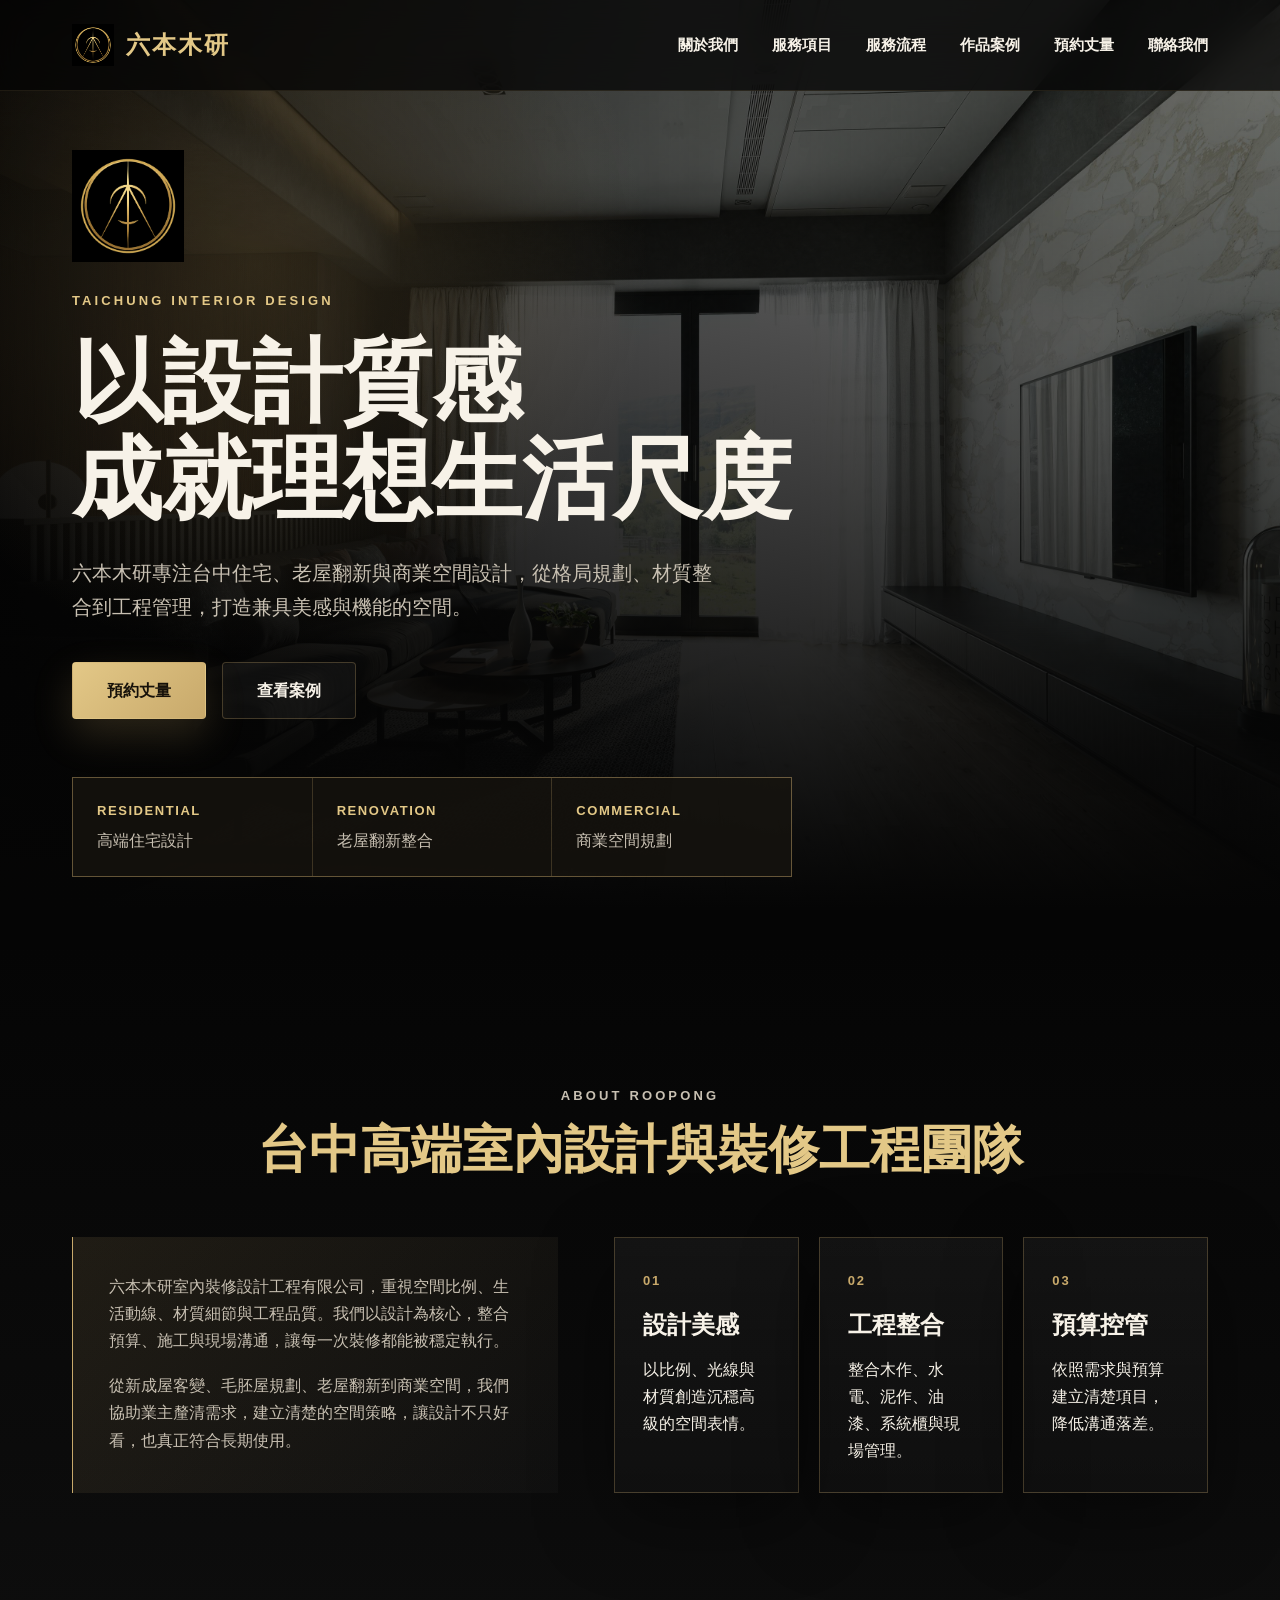
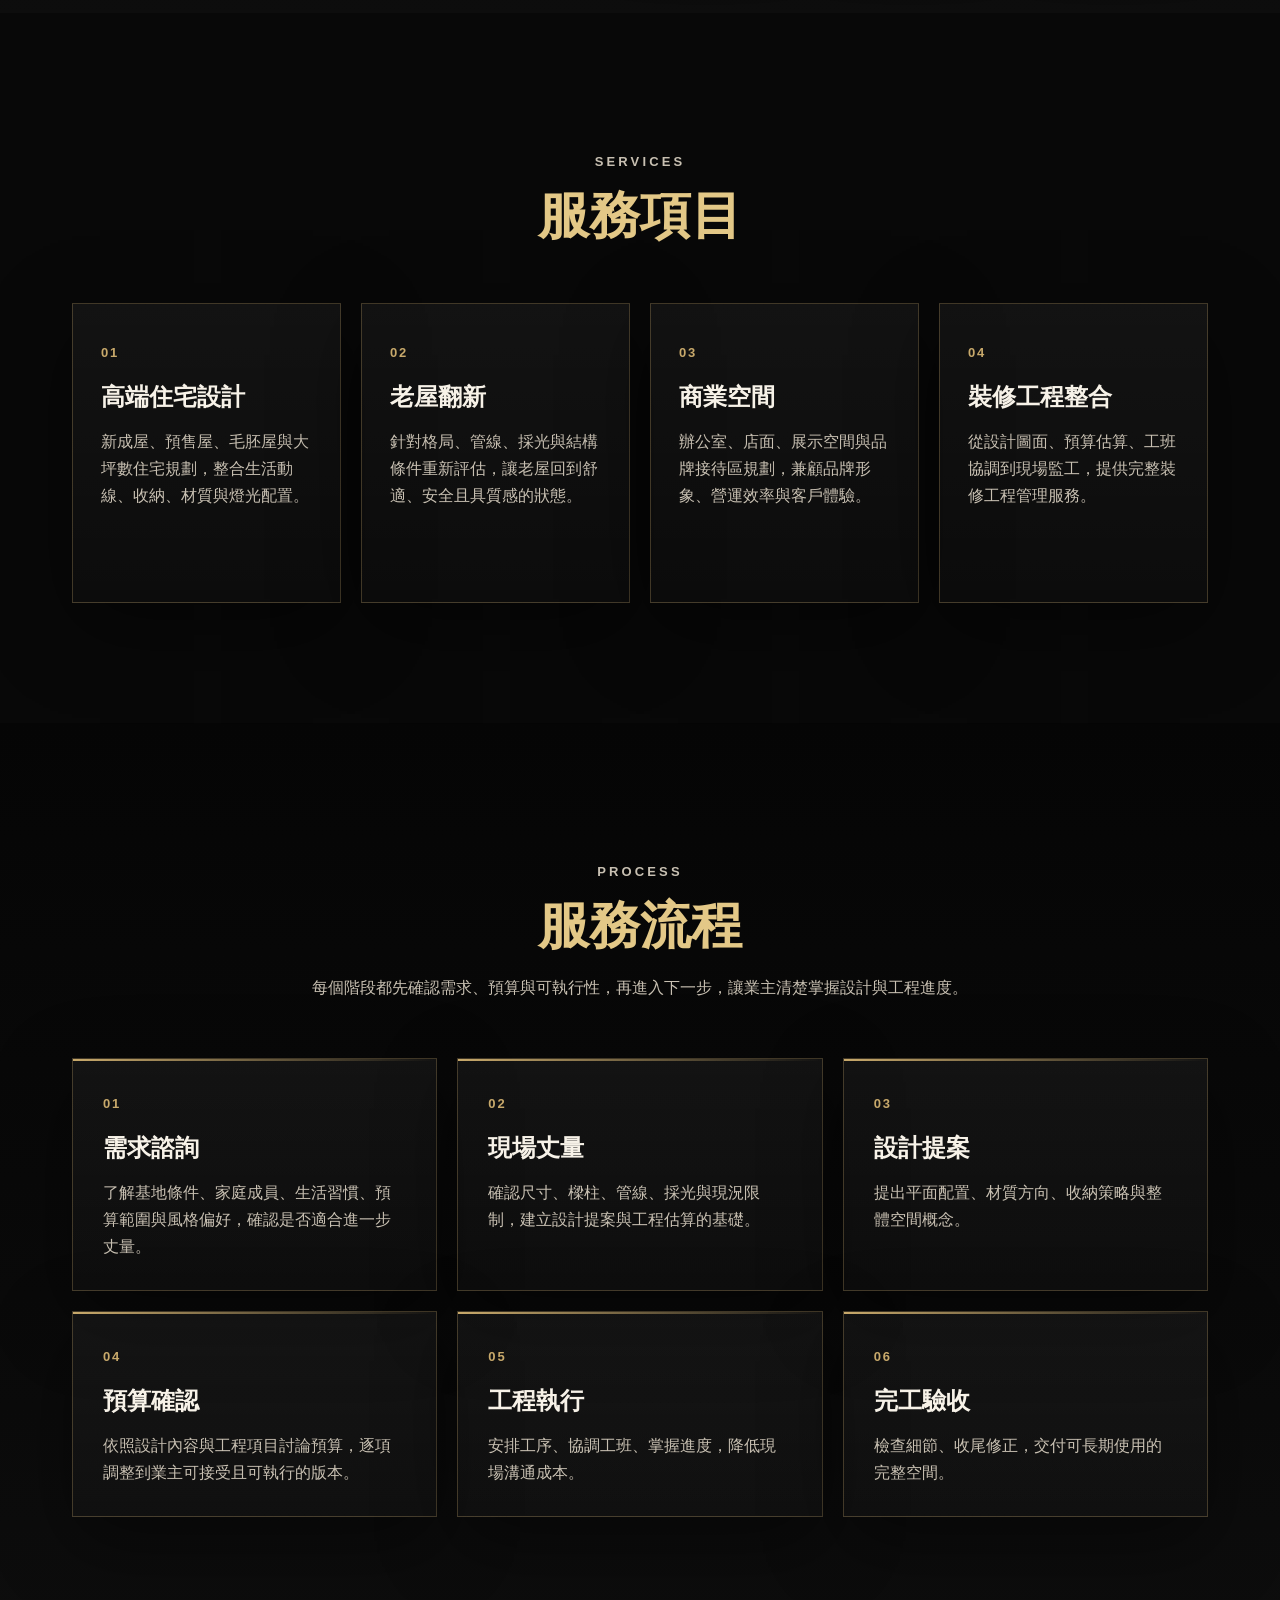
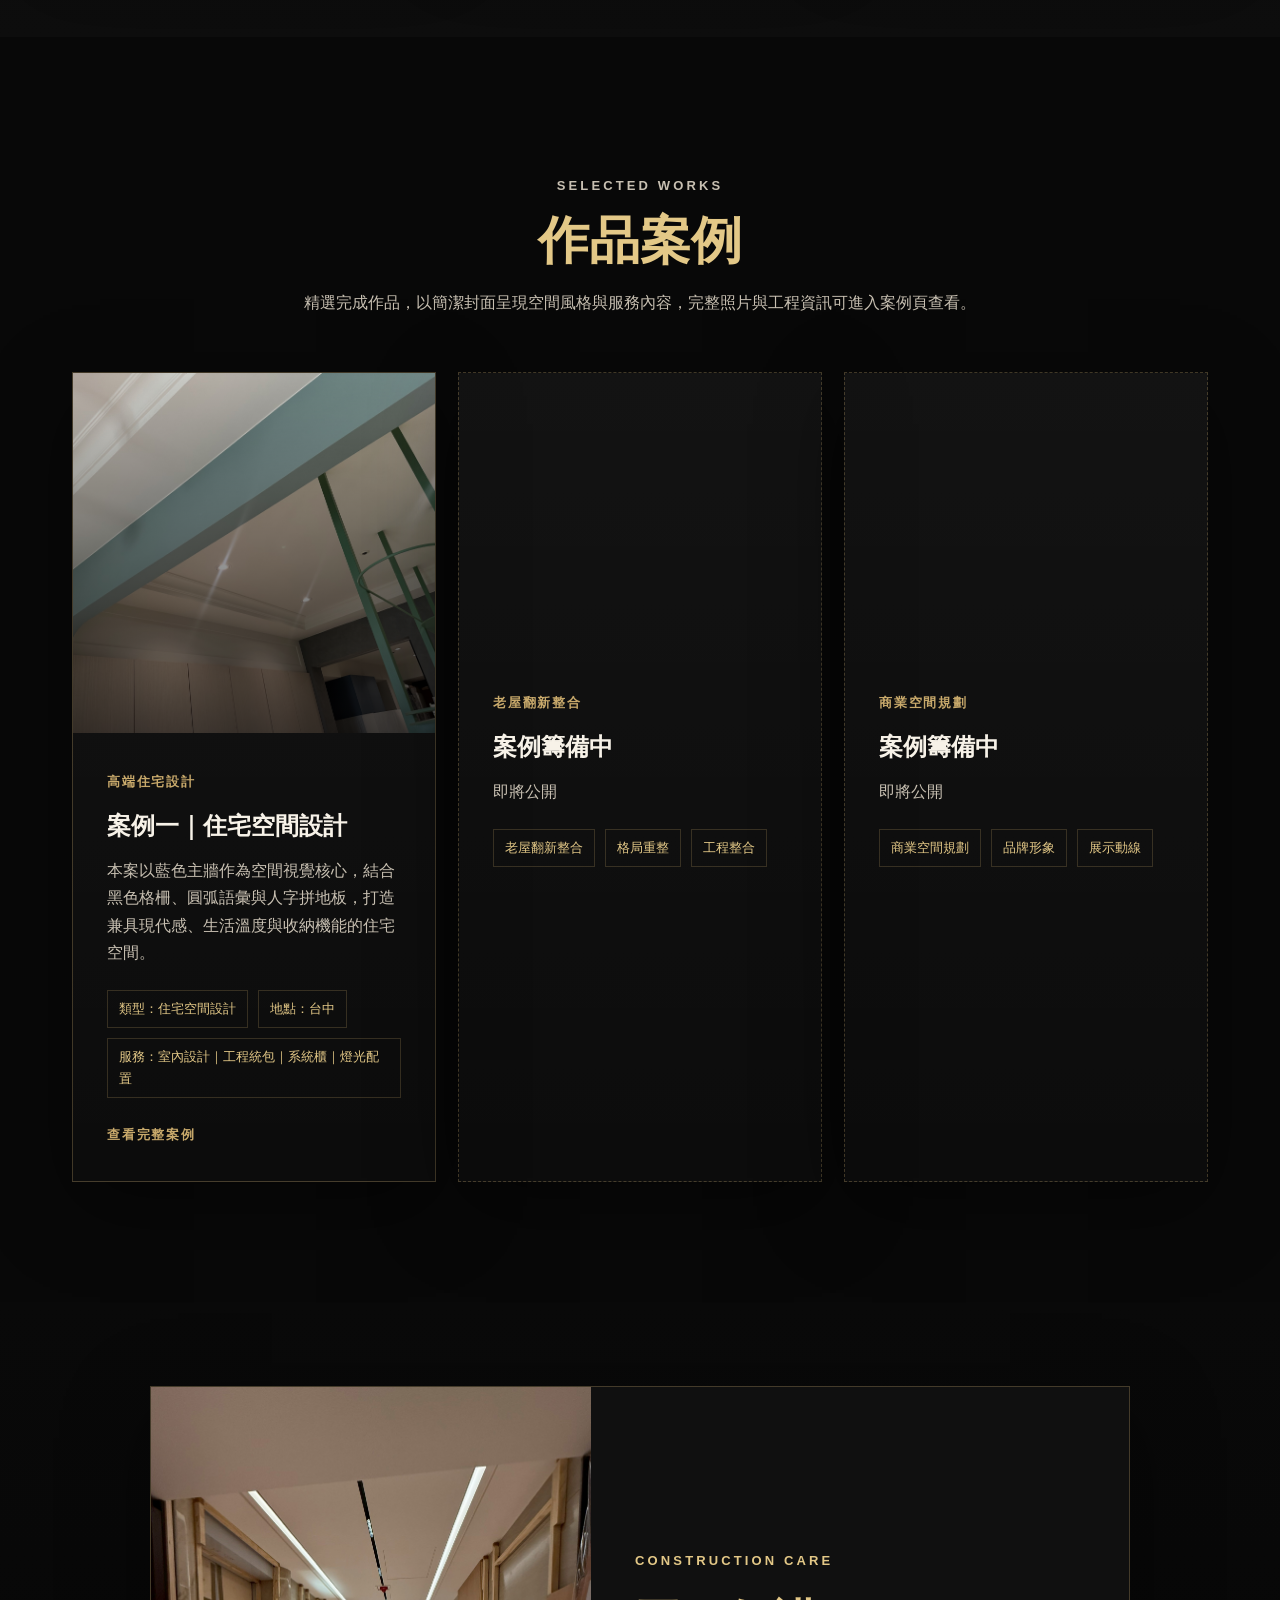
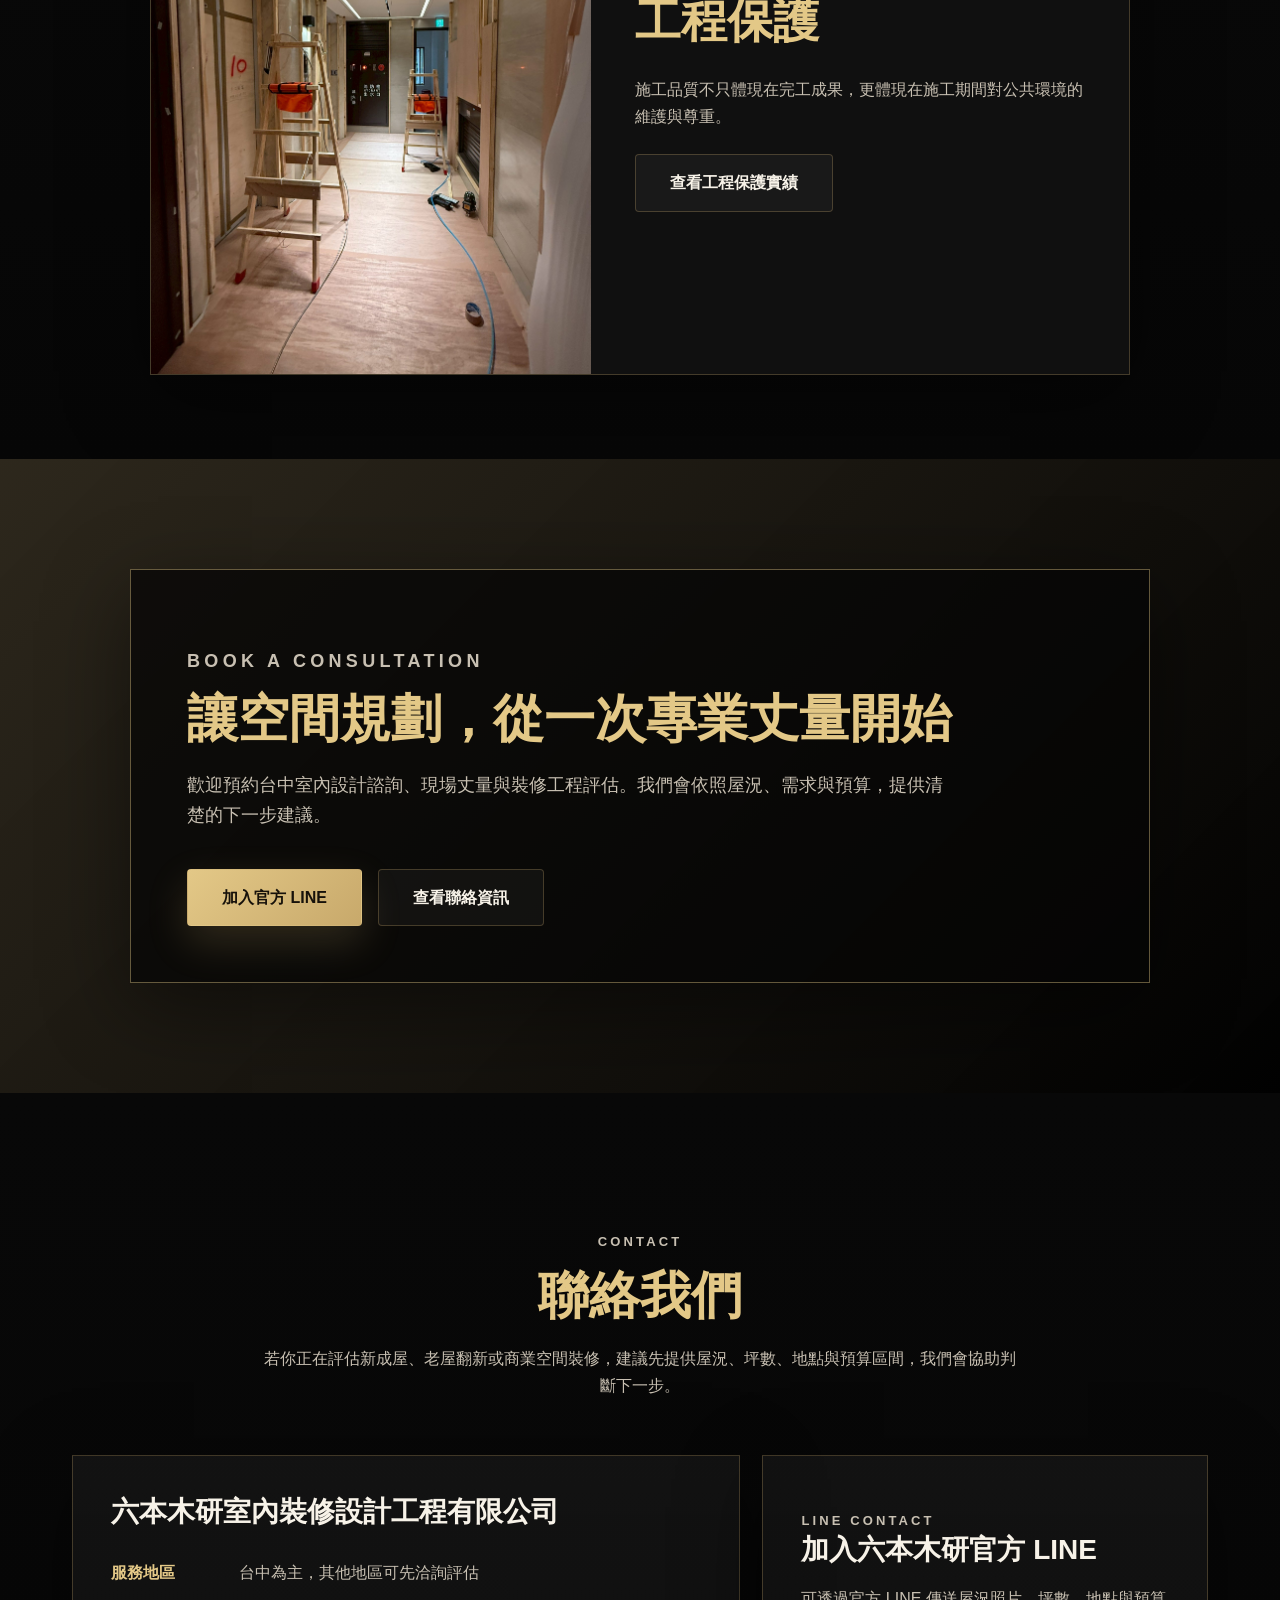
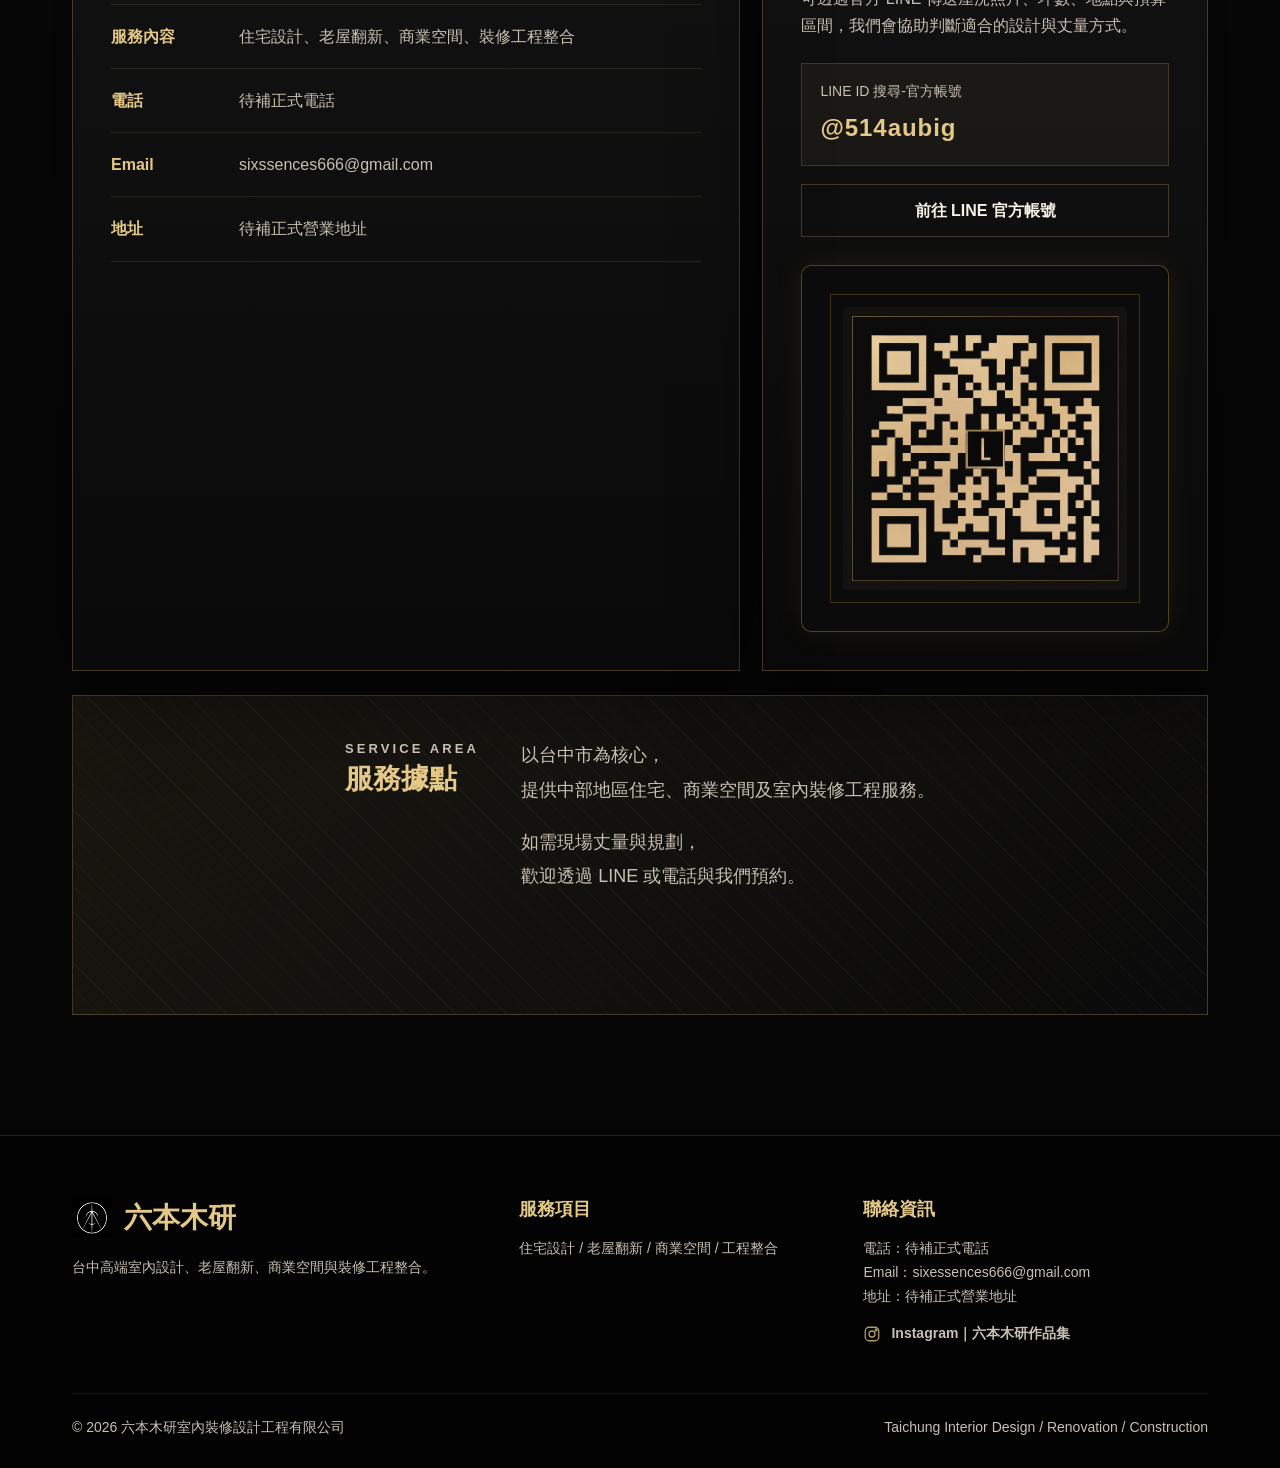
==== commit 458c34c7: "Update contact service area" ====
--- a/index.html
+++ b/index.html
@@ -341,9 +341,21 @@
                 </div>
             </div>
 
-            <div class="map-placeholder" aria-label="Google Map 預留位置">
-                <span>Google Map 預留位置</span>
-                <p>有正式地址後，可嵌入 Google Map。</p>
+            <div class="service-location" aria-labelledby="service-location-title">
+                <div>
+                    <p class="eyebrow">SERVICE AREA</p>
+                    <h3 id="service-location-title">服務據點</h3>
+                </div>
+                <div class="service-location-copy">
+                    <p>
+                        以台中市為核心，<br>
+                        提供中部地區住宅、商業空間及室內裝修工程服務。
+                    </p>
+                    <p>
+                        如需現場丈量與規劃，<br>
+                        歡迎透過 LINE 或電話與我們預約。
+                    </p>
+                </div>
             </div>
         </section>
     </main>
--- a/css/style.css
+++ b/css/style.css
@@ -325,7 +325,7 @@
 .cta-inner p,
 .contact-card dd,
 .line-card p,
-.map-placeholder p,
+.service-location p,
 .site-footer p {
     color: var(--muted);
 }
@@ -1308,25 +1308,37 @@
     border-radius: 4px;
 }
 
-.map-placeholder {
+.service-location {
     display: flex;
-    flex-direction: column;
-    align-items: center;
+    align-items: flex-start;
     justify-content: center;
+    gap: 42px;
     min-height: 320px;
     max-width: 1180px;
     margin: 24px auto 0;
+    padding: 42px;
     border: 1px solid var(--line);
     background:
         linear-gradient(135deg, rgba(200, 169, 107, 0.1), rgba(255, 255, 255, 0.02)),
         repeating-linear-gradient(45deg, rgba(255, 255, 255, 0.03) 0 1px, transparent 1px 18px);
-    text-align: center;
-}
-
-.map-placeholder span {
+}
+
+.service-location h3 {
     color: var(--gold-light);
     font-size: 28px;
+    line-height: 1.3;
     font-weight: 800;
+}
+
+.service-location-copy {
+    display: grid;
+    gap: 18px;
+    max-width: 680px;
+}
+
+.service-location-copy p {
+    font-size: 18px;
+    line-height: 1.9;
 }
 
 /* ===== Footer ===== */
@@ -1612,11 +1624,14 @@
         width: 100%;
     }
 
-    .map-placeholder {
+    .service-location {
+        flex-direction: column;
+        gap: 20px;
         min-height: 240px;
-    }
-
-    .map-placeholder span {
+        padding: 30px 24px;
+    }
+
+    .service-location h3 {
         font-size: 23px;
     }
 
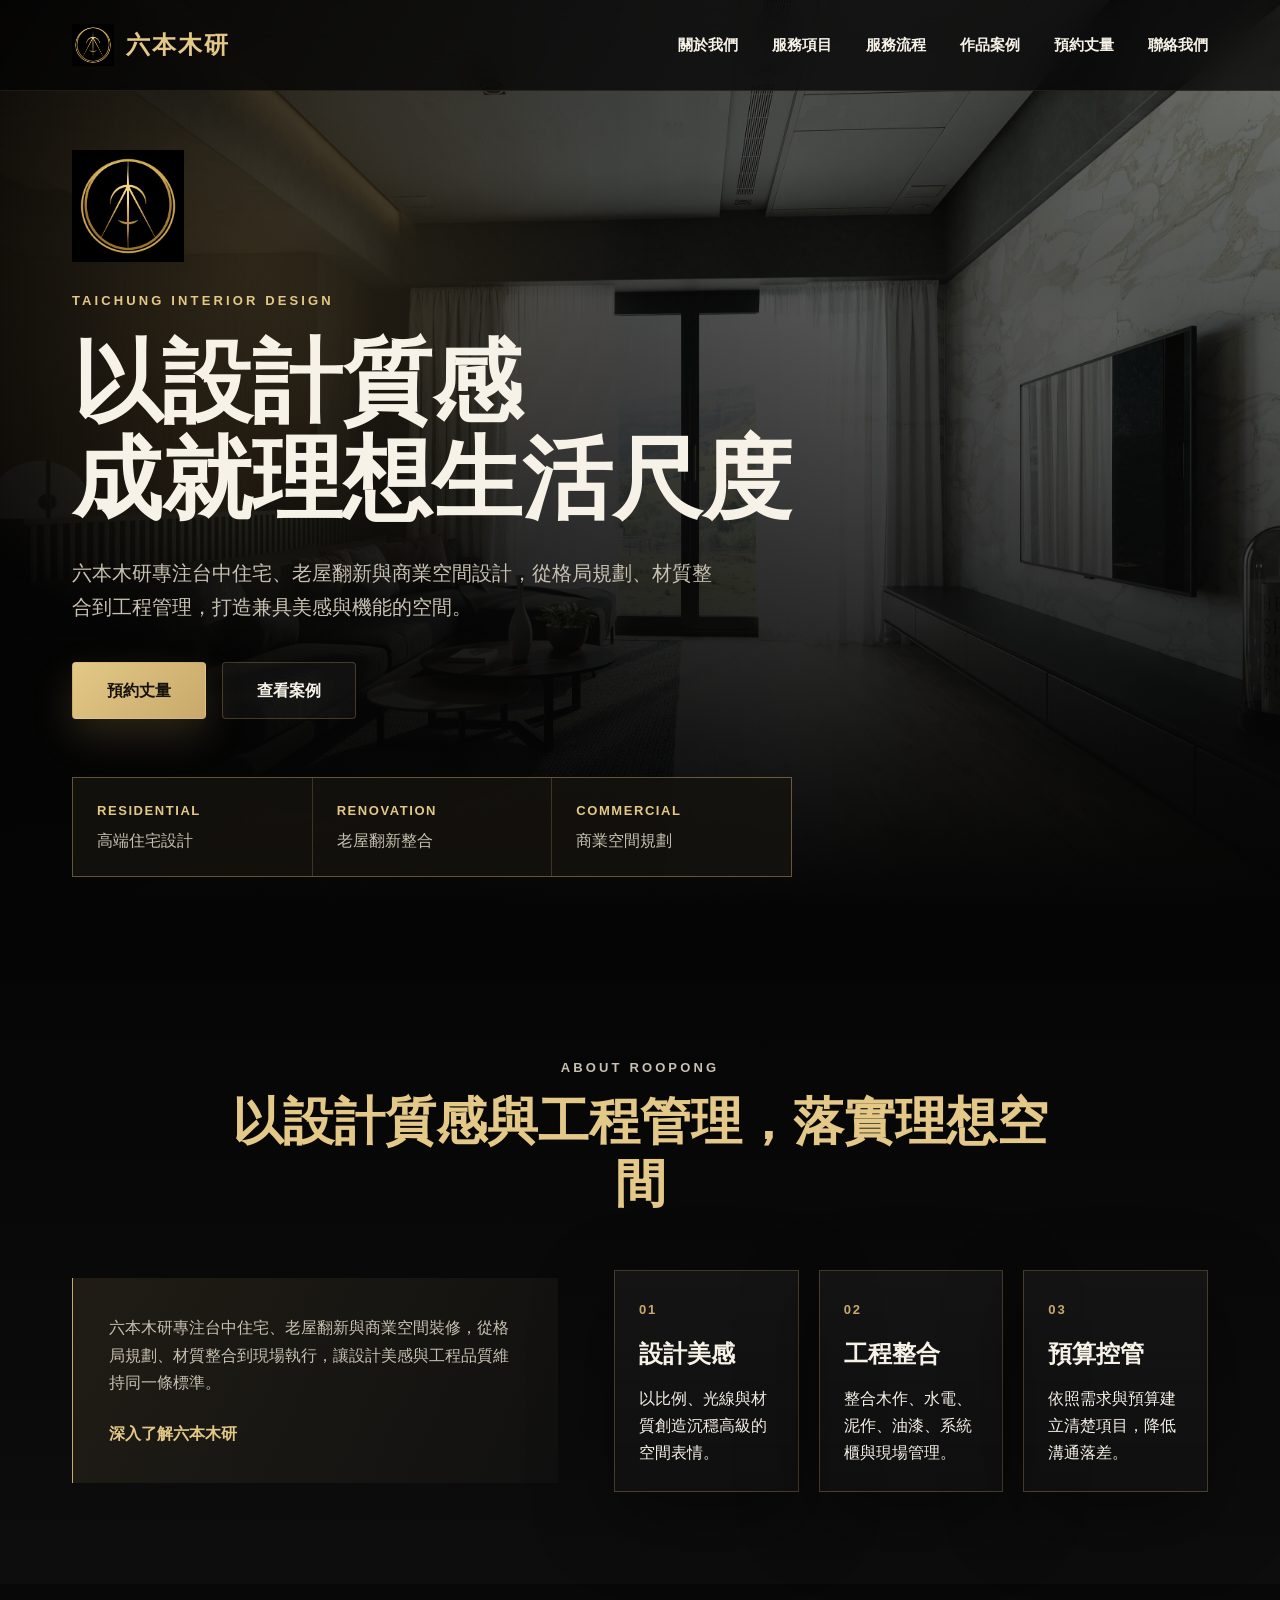
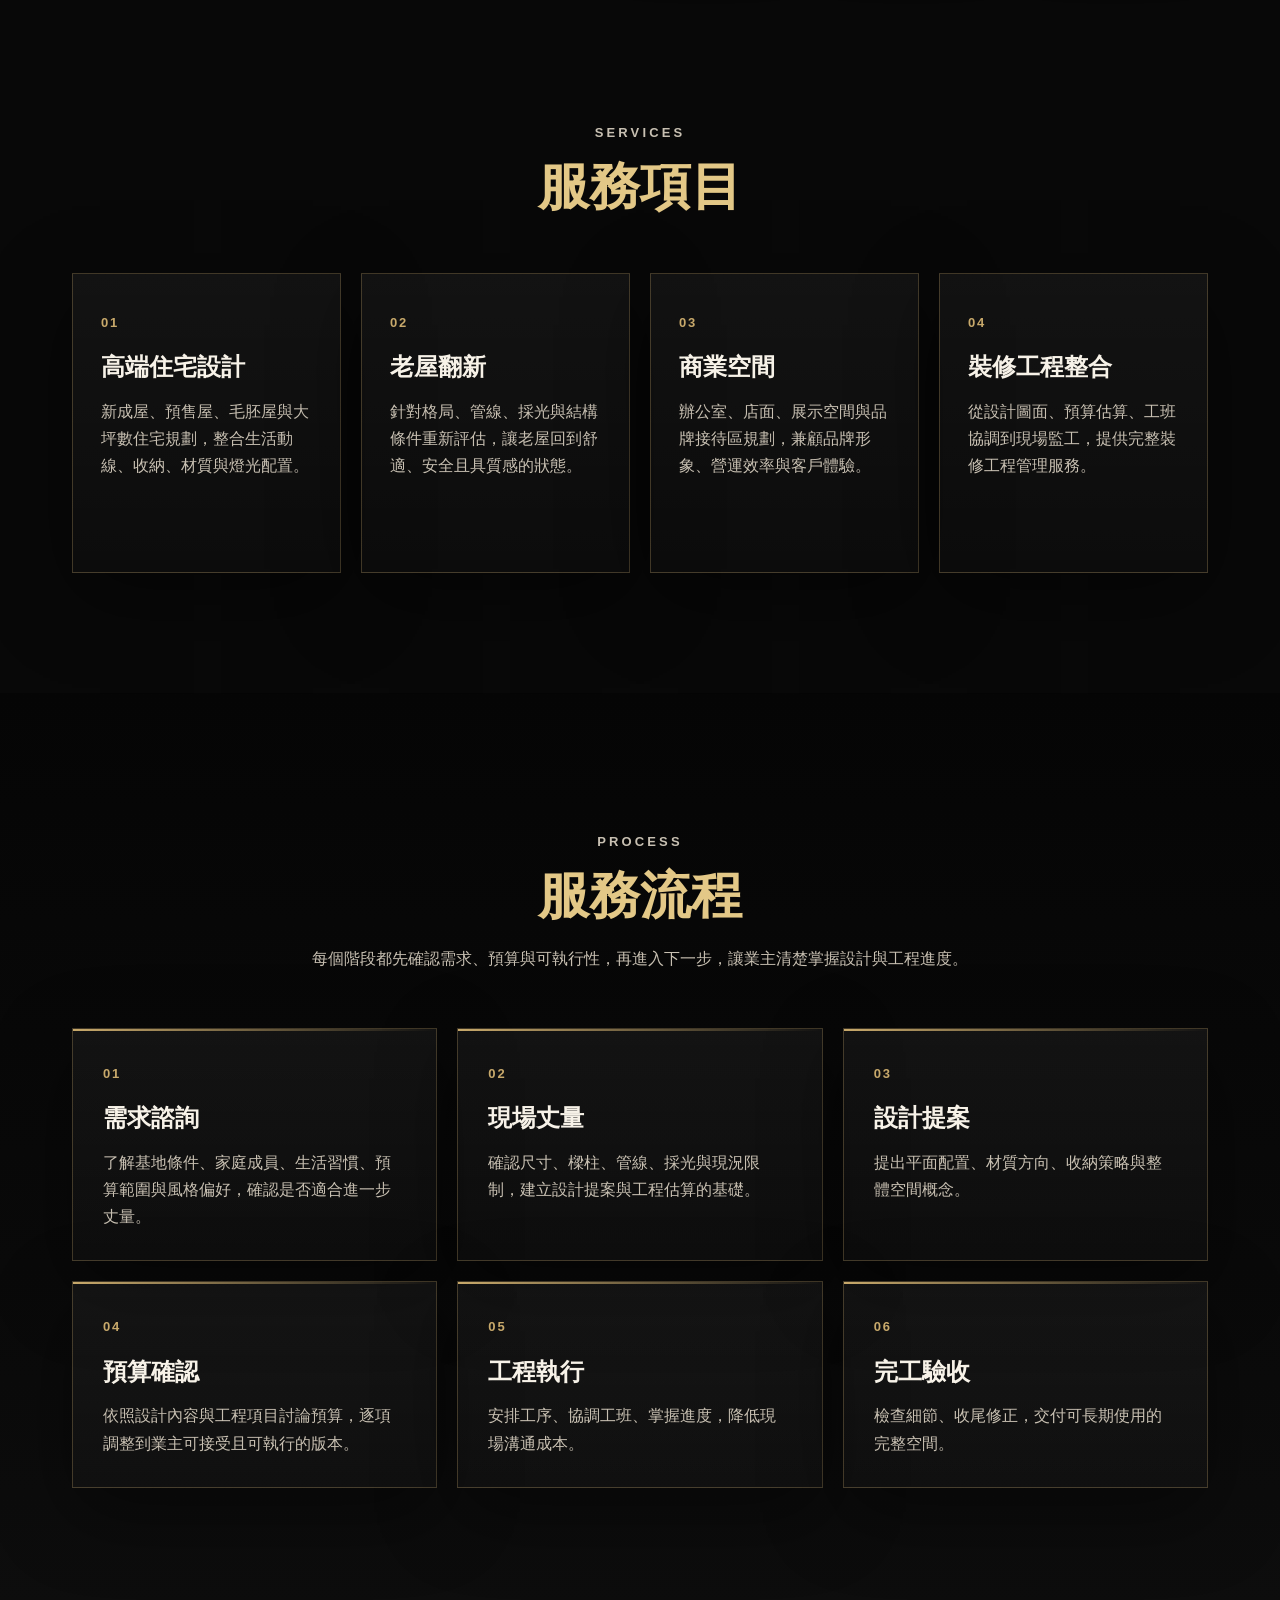
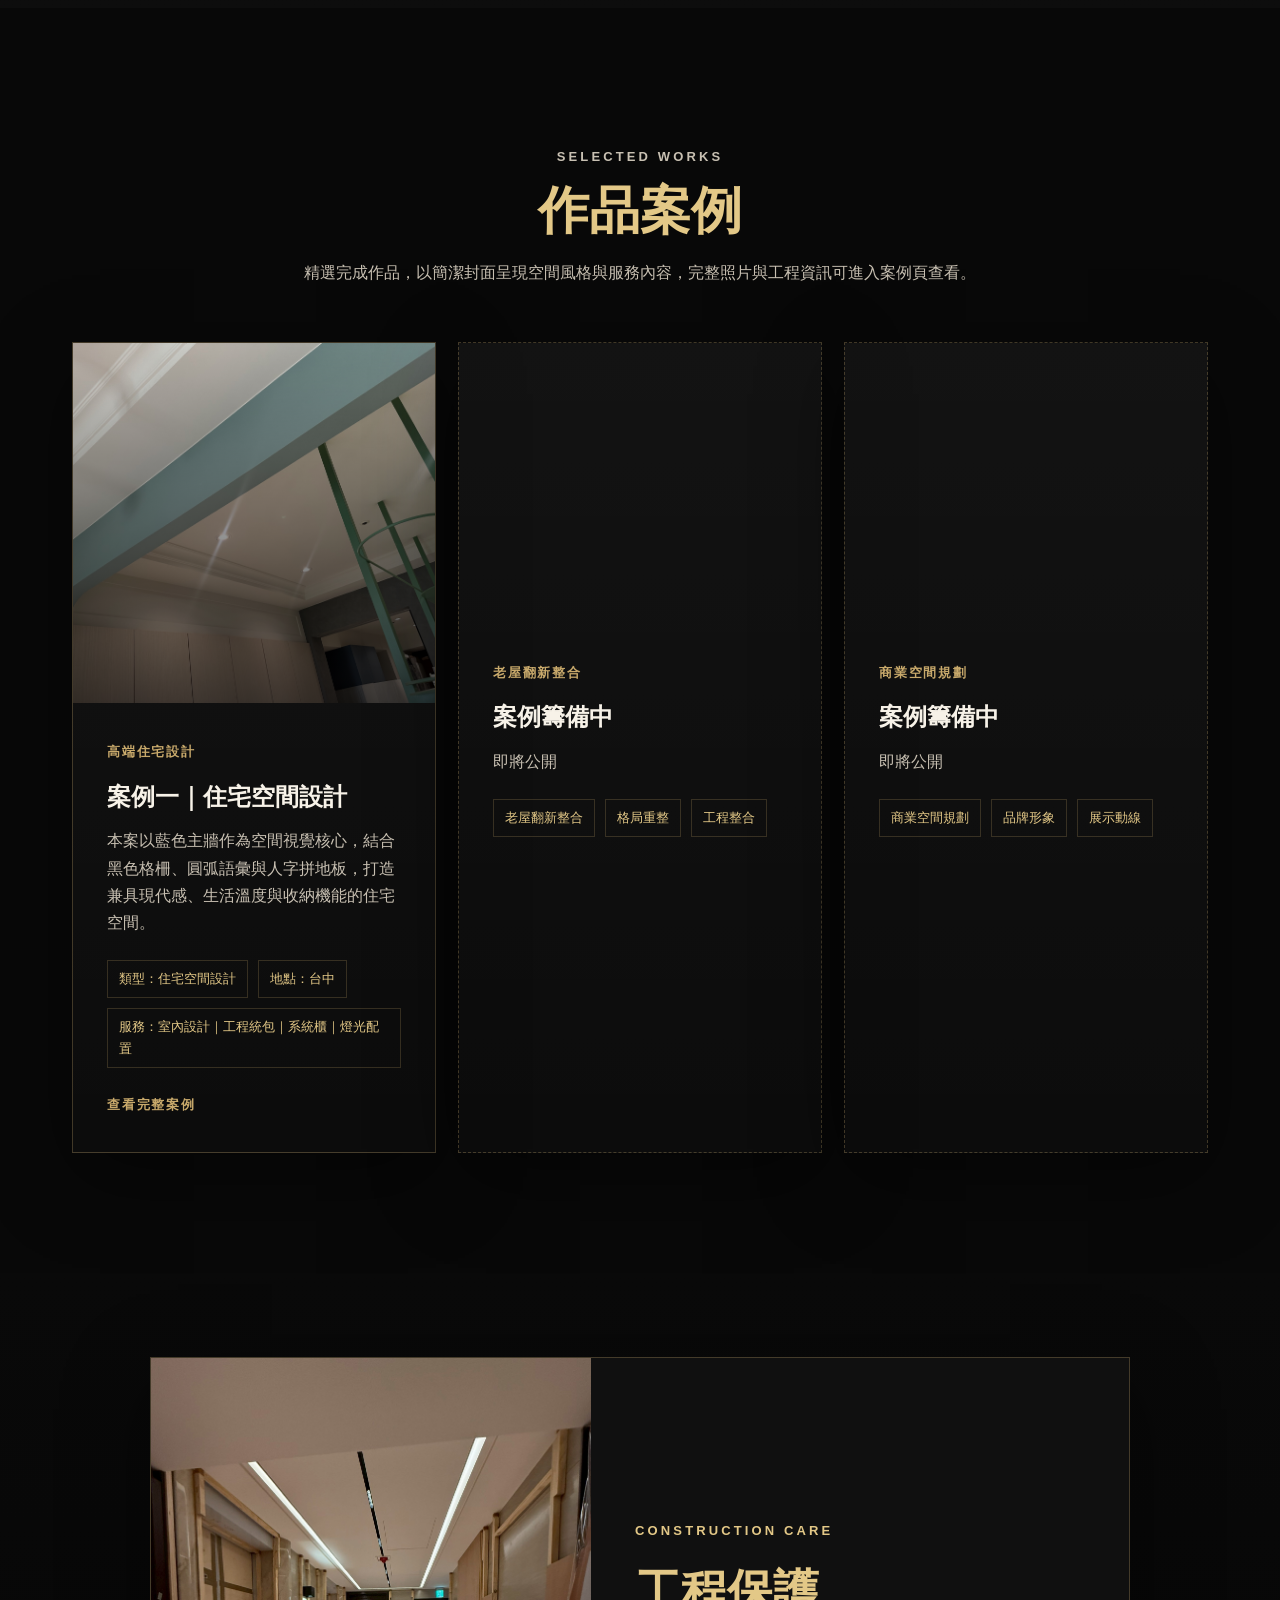
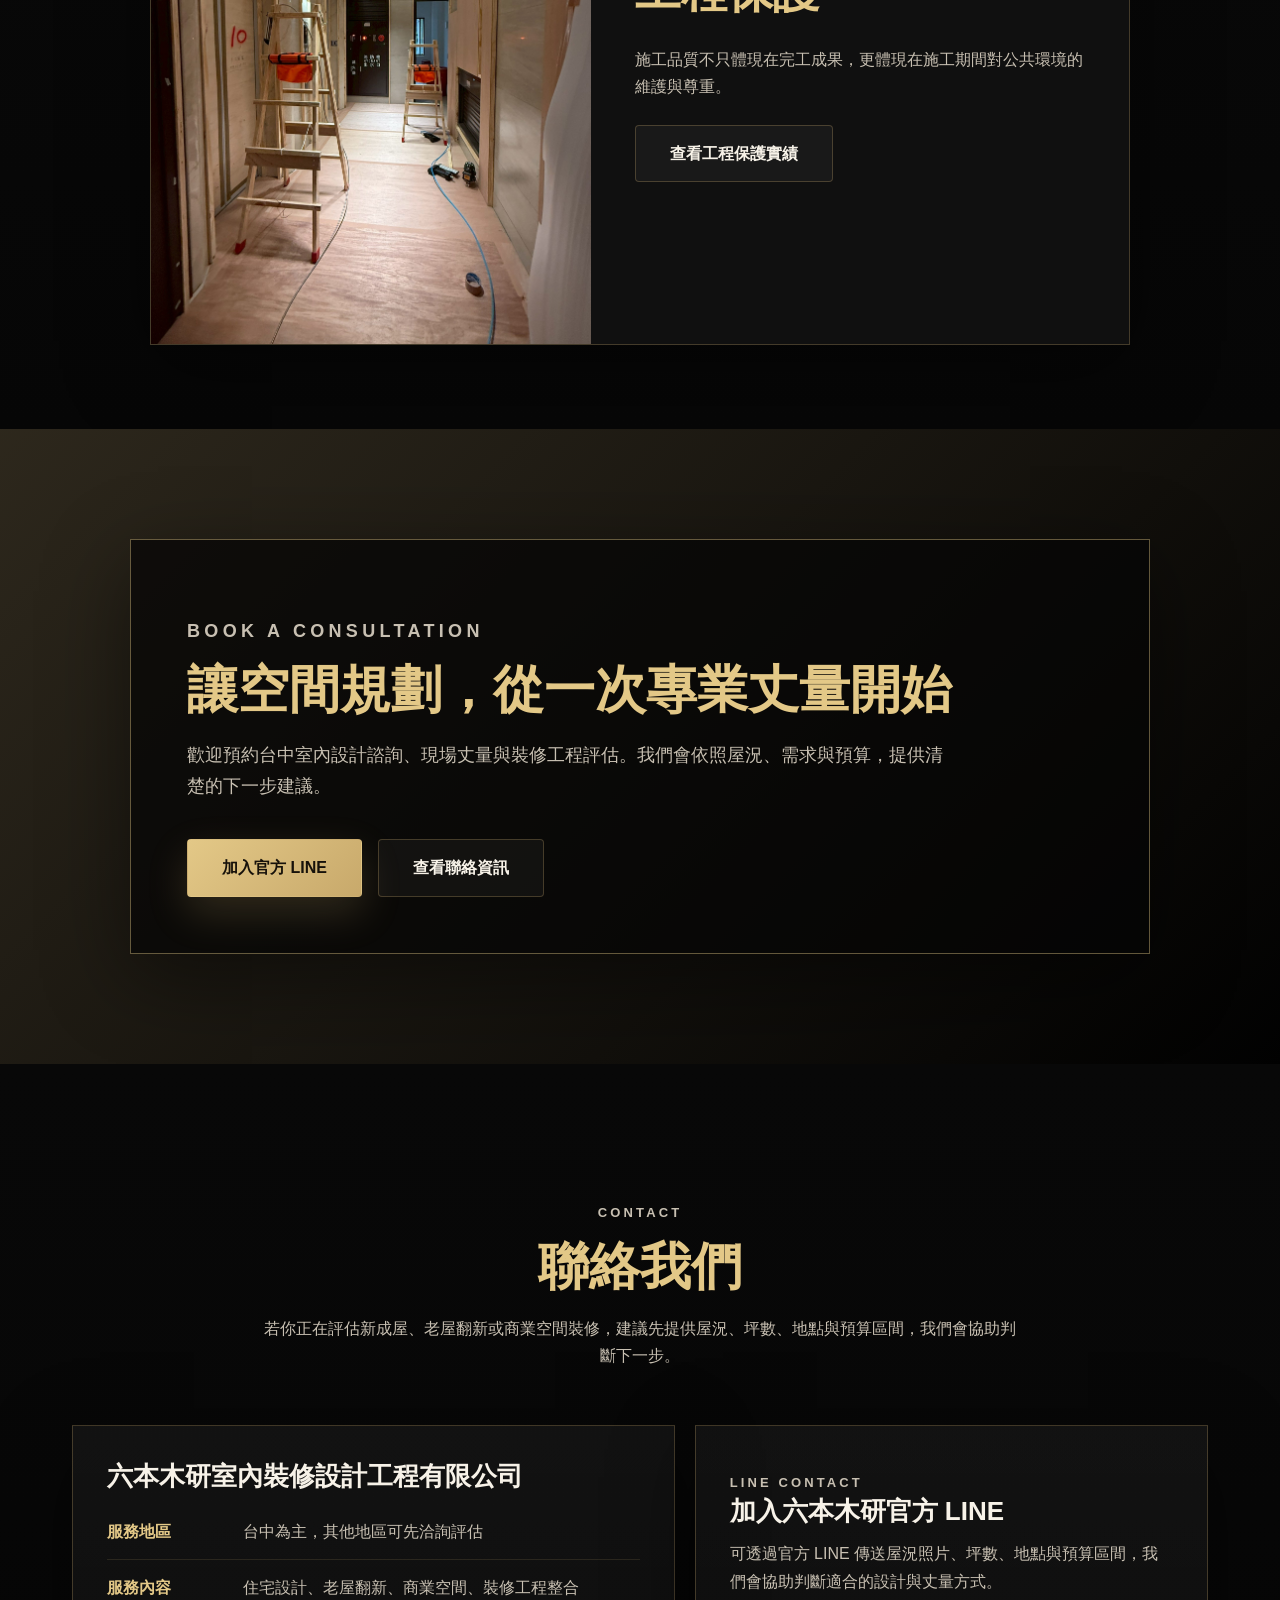
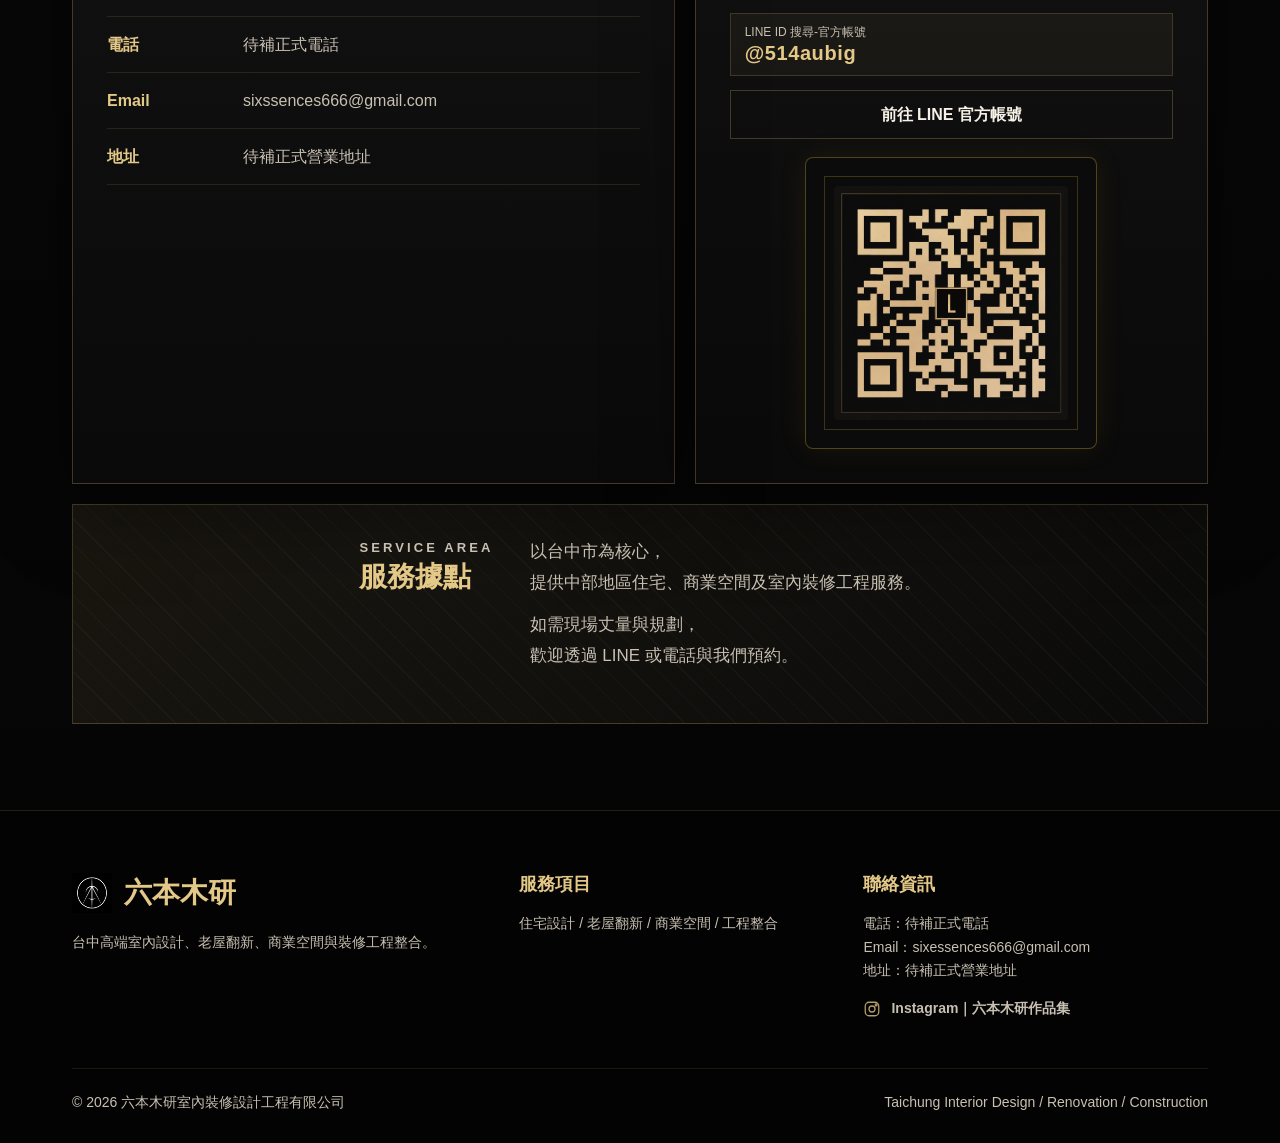
==== commit 764aa7c5: "V2.0 架構整理（第一階段）" ====
--- a/index.html
+++ b/index.html
@@ -35,7 +35,7 @@
         </button>
 
         <nav class="site-nav" aria-label="主選單">
-            <a href="#about">關於我們</a>
+            <a href="about.html">關於我們</a>
             <a href="#services">服務項目</a>
             <a href="#process">服務流程</a>
             <a href="#projects">作品案例</a>
@@ -87,17 +87,15 @@
         <section id="about" class="section about">
             <div class="section-heading">
                 <p class="eyebrow">ABOUT ROOPONG</p>
-                <h2>台中高端室內設計與裝修工程團隊</h2>
-            </div>
-
-            <div class="about-layout">
+                <h2>以設計質感與工程管理，落實理想空間</h2>
+            </div>
+
+            <div class="about-layout about-summary-layout">
                 <div class="about-copy">
                     <p>
-                        六本木研室內裝修設計工程有限公司，重視空間比例、生活動線、材質細節與工程品質。我們以設計為核心，整合預算、施工與現場溝通，讓每一次裝修都能被穩定執行。
+                        六本木研專注台中住宅、老屋翻新與商業空間裝修，從格局規劃、材質整合到現場執行，讓設計美感與工程品質維持同一條標準。
                     </p>
-                    <p>
-                        從新成屋客變、毛胚屋規劃、老屋翻新到商業空間，我們協助業主釐清需求，建立清楚的空間策略，讓設計不只好看，也真正符合長期使用。
-                    </p>
+                    <a href="about.html" class="about-link">深入了解六本木研</a>
                 </div>
 
                 <div class="about-points">
@@ -256,7 +254,9 @@
 
         <section id="protection" class="section protection-entry">
             <div class="protection-entry-inner">
-                <img src="assets/protection/elevator-lobby/01.jpg" alt="六本木研工程保護實績｜梯廳保護" class="protection-entry-image" loading="lazy">
+                <a href="protection.html" class="protection-entry-image-link" aria-label="查看工程保護實績">
+                    <img src="assets/protection/elevator-lobby/01.jpg" alt="六本木研工程保護實績｜梯廳保護" class="protection-entry-image" loading="lazy">
+                </a>
                 <div class="protection-entry-copy">
                     <p class="eyebrow">CONSTRUCTION CARE</p>
                     <h2>工程保護</h2>
--- a/css/style.css
+++ b/css/style.css
@@ -300,6 +300,11 @@
         linear-gradient(180deg, #050505 0%, #0d0d0d 100%);
 }
 
+#about.about {
+    padding-top: 92px;
+    padding-bottom: 92px;
+}
+
 .about-layout {
     display: grid;
     grid-template-columns: 0.9fr 1.1fr;
@@ -308,6 +313,14 @@
     margin: 0 auto;
 }
 
+.about-summary-layout {
+    align-items: center;
+}
+
+.about-summary-layout .about-points div {
+    padding: 24px;
+}
+
 .about-copy {
     padding: 36px;
     border-left: 1px solid var(--gold);
@@ -316,6 +329,18 @@
 
 .about-copy p + p {
     margin-top: 18px;
+}
+
+.about-link {
+    display: inline-flex;
+    margin-top: 24px;
+    color: var(--gold-light);
+    font-weight: 800;
+    text-decoration: none;
+}
+
+.about-link:hover {
+    color: var(--text);
 }
 
 .about-copy p,
@@ -370,6 +395,198 @@
     font-size: 24px;
 }
 
+/* ===== About Page ===== */
+
+.about-page {
+    background: #050505;
+}
+
+.about-hero {
+    position: relative;
+    display: flex;
+    align-items: flex-end;
+    min-height: 78vh;
+    padding: 168px 72px 86px;
+    overflow: hidden;
+    background:
+        linear-gradient(90deg, rgba(0, 0, 0, 0.94) 0%, rgba(0, 0, 0, 0.7) 48%, rgba(0, 0, 0, 0.42) 100%),
+        url("../images/hero-test.jpg");
+    background-position: center;
+    background-size: cover;
+}
+
+.about-hero::after {
+    position: absolute;
+    inset: 0;
+    background:
+        radial-gradient(circle at 22% 34%, rgba(200, 169, 107, 0.22), transparent 30%),
+        linear-gradient(180deg, rgba(5, 5, 5, 0), #050505 96%);
+    content: "";
+    pointer-events: none;
+}
+
+.about-hero-content {
+    position: relative;
+    z-index: 1;
+    max-width: 880px;
+}
+
+.about-hero h1 {
+    margin-top: 18px;
+    color: var(--gold-light);
+    font-size: clamp(44px, 6vw, 78px);
+    line-height: 1.12;
+}
+
+.about-hero p:not(.eyebrow) {
+    max-width: 760px;
+    margin-top: 28px;
+    color: var(--muted);
+    font-size: 20px;
+}
+
+.about-philosophy,
+.about-management {
+    background: linear-gradient(180deg, #050505 0%, #0d0d0d 100%);
+}
+
+.about-scope-section,
+.about-quality {
+    background: #080808;
+}
+
+.about-story,
+.about-quality-layout {
+    display: grid;
+    grid-template-columns: 0.85fr 1.15fr;
+    gap: 70px;
+    max-width: 1180px;
+    margin: 0 auto;
+}
+
+.about-story h2,
+.about-management-panel h2,
+.about-quality-layout h2 {
+    margin-top: 12px;
+    color: var(--gold-light);
+    font-size: clamp(32px, 4vw, 52px);
+    line-height: 1.2;
+}
+
+.about-story-copy,
+.about-quality-copy {
+    padding-left: 34px;
+    border-left: 1px solid var(--gold);
+}
+
+.about-story-copy p,
+.about-scope-grid p,
+.about-management-panel p,
+.about-process-list p,
+.about-quality-copy p {
+    color: var(--muted);
+}
+
+.about-story-copy p + p,
+.about-quality-copy p + p {
+    margin-top: 18px;
+}
+
+.about-scope-grid {
+    display: grid;
+    grid-template-columns: repeat(4, minmax(0, 1fr));
+    gap: 20px;
+    max-width: 1240px;
+    margin: 0 auto;
+}
+
+.about-scope-grid article,
+.about-management-panel {
+    border: 1px solid var(--line);
+    background: linear-gradient(180deg, rgba(255, 255, 255, 0.045), rgba(255, 255, 255, 0.015));
+    box-shadow: var(--shadow);
+}
+
+.about-scope-grid article {
+    min-height: 280px;
+    padding: 32px 28px;
+}
+
+.about-scope-grid span {
+    color: var(--gold);
+    font-size: 13px;
+    font-weight: 800;
+    letter-spacing: 0.14em;
+}
+
+.about-scope-grid h3 {
+    margin: 12px 0 10px;
+    color: var(--text);
+    font-size: 24px;
+}
+
+.about-management-panel {
+    display: grid;
+    grid-template-columns: 0.9fr 1.1fr;
+    gap: 52px;
+    max-width: 1180px;
+    margin: 0 auto;
+    padding: 54px;
+}
+
+.about-management-panel > div > p:not(.eyebrow) {
+    margin-top: 18px;
+}
+
+.about-process-list {
+    display: grid;
+    gap: 18px;
+    list-style: none;
+    counter-reset: about-process;
+}
+
+.about-process-list li {
+    position: relative;
+    padding: 0 0 18px 54px;
+    border-bottom: 1px solid rgba(200, 169, 107, 0.16);
+    counter-increment: about-process;
+}
+
+.about-process-list li:last-child {
+    padding-bottom: 0;
+    border-bottom: 0;
+}
+
+.about-process-list li::before {
+    position: absolute;
+    top: 0;
+    left: 0;
+    color: var(--gold);
+    font-size: 13px;
+    font-weight: 800;
+    letter-spacing: 0.14em;
+    content: counter(about-process, decimal-leading-zero);
+}
+
+.about-process-list span {
+    display: block;
+    color: var(--text);
+    font-size: 20px;
+    font-weight: 800;
+}
+
+.about-process-list p {
+    margin-top: 6px;
+}
+
+.about-cta {
+    background:
+        linear-gradient(180deg, rgba(5, 5, 5, 0.82), rgba(5, 5, 5, 0.95)),
+        url("../images/hero-test.jpg");
+    background-position: center;
+    background-size: cover;
+}
+
 /* ===== Services ===== */
 
 .services,
@@ -553,12 +770,35 @@
     box-shadow: var(--shadow);
 }
 
+.protection-entry-image-link {
+    display: block;
+    min-height: 250px;
+    height: 100%;
+    overflow: hidden;
+    background: #050505;
+}
+
+.protection-entry-image-link:focus-visible {
+    outline: 2px solid var(--gold-light);
+    outline-offset: -2px;
+}
+
 .protection-entry-image {
     display: block;
     width: 100%;
     min-height: 250px;
     height: 100%;
     object-fit: cover;
+}
+
+.protection-entry-image-link .protection-entry-image {
+    transition: transform 0.35s ease, filter 0.35s ease;
+}
+
+.protection-entry-image-link:hover .protection-entry-image,
+.protection-entry-image-link:focus-visible .protection-entry-image {
+    transform: scale(1.035);
+    filter: brightness(0.78);
 }
 
 .protection-entry-copy {
@@ -1187,47 +1427,54 @@
 /* ===== Contact ===== */
 
 .contact-section {
+    padding-bottom: 86px;
     background:
         linear-gradient(180deg, #080808 0%, #050505 100%);
 }
 
 .contact-layout {
     display: grid;
-    grid-template-columns: 1.2fr 0.8fr;
-    gap: 22px;
+    grid-template-columns: minmax(0, 1.08fr) minmax(340px, 0.92fr);
+    align-items: stretch;
+    gap: 20px;
     max-width: 1180px;
     margin: 0 auto;
 }
 
 .contact-card,
 .line-card {
-    padding: 38px;
+    padding: 34px;
 }
 
 .contact-card h3,
 .line-card h3 {
     color: var(--text);
-    font-size: 28px;
+    font-size: 26px;
     line-height: 1.3;
 }
 
 .contact-card dl {
     display: grid;
-    gap: 18px;
-    margin-top: 28px;
+    gap: 14px;
+    margin-top: 24px;
 }
 
 .contact-card dl div {
     display: grid;
-    grid-template-columns: 110px 1fr;
-    gap: 18px;
-    padding-bottom: 18px;
+    grid-template-columns: 120px minmax(0, 1fr);
+    gap: 16px;
+    padding-bottom: 14px;
     border-bottom: 1px solid rgba(200, 169, 107, 0.14);
 }
 
 .contact-card dt {
     color: var(--gold-light);
     font-weight: 700;
+    white-space: nowrap;
+}
+
+.contact-card dd {
+    min-width: 0;
 }
 
 .line-card {
@@ -1236,34 +1483,36 @@
 }
 
 .line-card p {
-    margin-top: 16px;
+    margin-top: 12px;
 }
 
 .line-info {
     display: grid;
-    gap: 4px;
-    margin-top: 24px;
-    padding: 16px 18px;
+    gap: 0;
+    margin-top: 18px;
+    padding: 10px 14px;
     border: 1px solid rgba(200, 169, 107, 0.22);
     background: rgba(200, 169, 107, 0.06);
 }
 
 .line-info span {
     color: var(--muted);
-    font-size: 14px;
+    font-size: 12px;
+    line-height: 1.45;
 }
 
 .line-info strong {
     color: var(--gold-light);
-    font-size: 24px;
-    letter-spacing: 0.04em;
+    font-size: 20px;
+    line-height: 1.2;
+    letter-spacing: 0.03em;
 }
 
 .line-link {
     display: inline-flex;
     justify-content: center;
-    margin-top: 18px;
-    padding: 12px 18px;
+    margin-top: 14px;
+    padding: 10px 18px;
     border: 1px solid var(--line);
     color: var(--text);
     font-weight: 700;
@@ -1275,17 +1524,17 @@
 }
 
 .line-qr-wrap {
-    margin-top: 28px;
+    margin-top: 18px;
 }
 
 .card-qr {
     background: #0b0b0b;
     border: 1px solid rgba(212, 175, 55, 0.35);
-    border-radius: 10px;
-    padding: 28px;
+    border-radius: 8px;
+    padding: 18px;
     box-shadow: 0 0 30px rgba(212, 175, 55, 0.08);
-    max-width: 420px;
-    margin: 28px auto 0;
+    max-width: 292px;
+    margin: 18px auto 0;
     transition: transform 0.3s ease, box-shadow 0.3s ease;
 }
 
@@ -1295,7 +1544,7 @@
 }
 
 .qr-inner {
-    padding: 12px;
+    padding: 9px;
     border: 1px solid rgba(212, 175, 55, 0.25);
 }
 
@@ -1312,11 +1561,11 @@
     display: flex;
     align-items: flex-start;
     justify-content: center;
-    gap: 42px;
-    min-height: 320px;
+    gap: 36px;
+    min-height: 220px;
     max-width: 1180px;
-    margin: 24px auto 0;
-    padding: 42px;
+    margin: 20px auto 0;
+    padding: 32px 36px;
     border: 1px solid var(--line);
     background:
         linear-gradient(135deg, rgba(200, 169, 107, 0.1), rgba(255, 255, 255, 0.02)),
@@ -1332,13 +1581,13 @@
 
 .service-location-copy {
     display: grid;
-    gap: 18px;
+    gap: 12px;
     max-width: 680px;
 }
 
 .service-location-copy p {
-    font-size: 18px;
-    line-height: 1.9;
+    font-size: 17px;
+    line-height: 1.8;
 }
 
 /* ===== Footer ===== */
@@ -1459,6 +1708,7 @@
 
     .hero,
     .section,
+    .about-hero,
     .cta-section {
         padding-right: 28px;
         padding-left: 28px;
@@ -1470,9 +1720,17 @@
     .project-grid,
     .protection-grid,
     .protection-gallery,
+    .about-scope-grid,
     .contact-layout,
     .footer-grid {
         grid-template-columns: 1fr 1fr;
+    }
+
+    .about-story,
+    .about-quality-layout,
+    .about-management-panel {
+        grid-template-columns: 1fr;
+        gap: 34px;
     }
 
     .about-points {
@@ -1528,6 +1786,12 @@
         background-position: center;
     }
 
+    .about-hero {
+        min-height: auto;
+        padding-top: 136px;
+        padding-bottom: 72px;
+    }
+
     .logo {
         gap: 10px;
         font-size: 21px;
@@ -1544,6 +1808,10 @@
     }
 
     .hero-text {
+        font-size: 17px;
+    }
+
+    .about-hero p:not(.eyebrow) {
         font-size: 17px;
     }
 
@@ -1560,6 +1828,10 @@
     .service-grid,
     .process-list,
     .about-layout,
+    .about-story,
+    .about-scope-grid,
+    .about-management-panel,
+    .about-quality-layout,
     .project-grid,
     .protection-preview-layout,
     .protection-intro-layout,
@@ -1601,14 +1873,24 @@
     .about-copy,
     .cta-inner,
     .project-content,
+    .about-management-panel,
     .contact-card,
     .line-card {
         padding: 28px;
     }
 
+    .about-story-copy,
+    .about-quality-copy {
+        padding-left: 24px;
+    }
+
+    .about-scope-grid article {
+        min-height: auto;
+    }
+
     .contact-card dl div {
-        grid-template-columns: 1fr;
-        gap: 4px;
+        grid-template-columns: 94px minmax(0, 1fr);
+        gap: 12px;
     }
 
     .line-link {
@@ -1616,8 +1898,8 @@
     }
 
     .card-qr {
-        padding: 20px;
-        max-width: 100%;
+        padding: 16px;
+        max-width: min(220px, 72vw);
     }
 
     .line-qr {
@@ -1626,9 +1908,9 @@
 
     .service-location {
         flex-direction: column;
-        gap: 20px;
-        min-height: 240px;
-        padding: 30px 24px;
+        gap: 16px;
+        min-height: 0;
+        padding: 26px 24px;
     }
 
     .service-location h3 {
